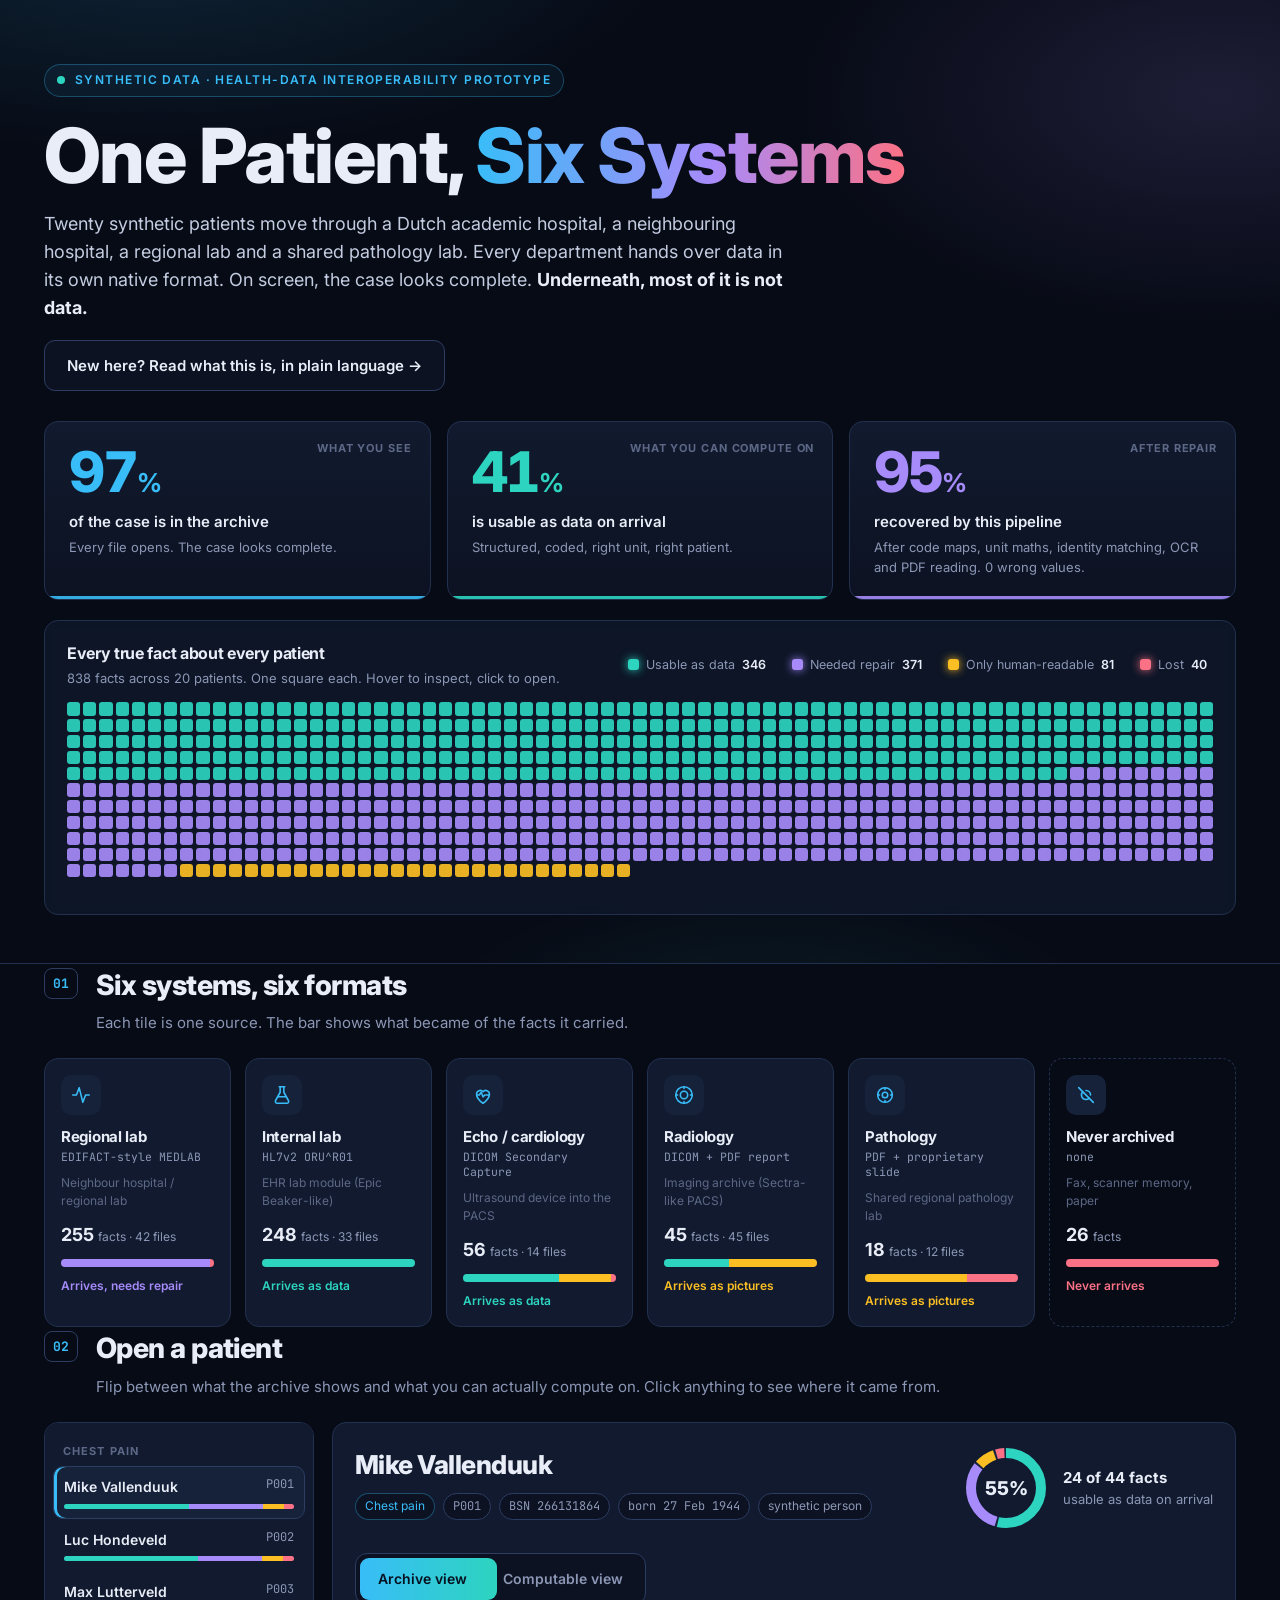
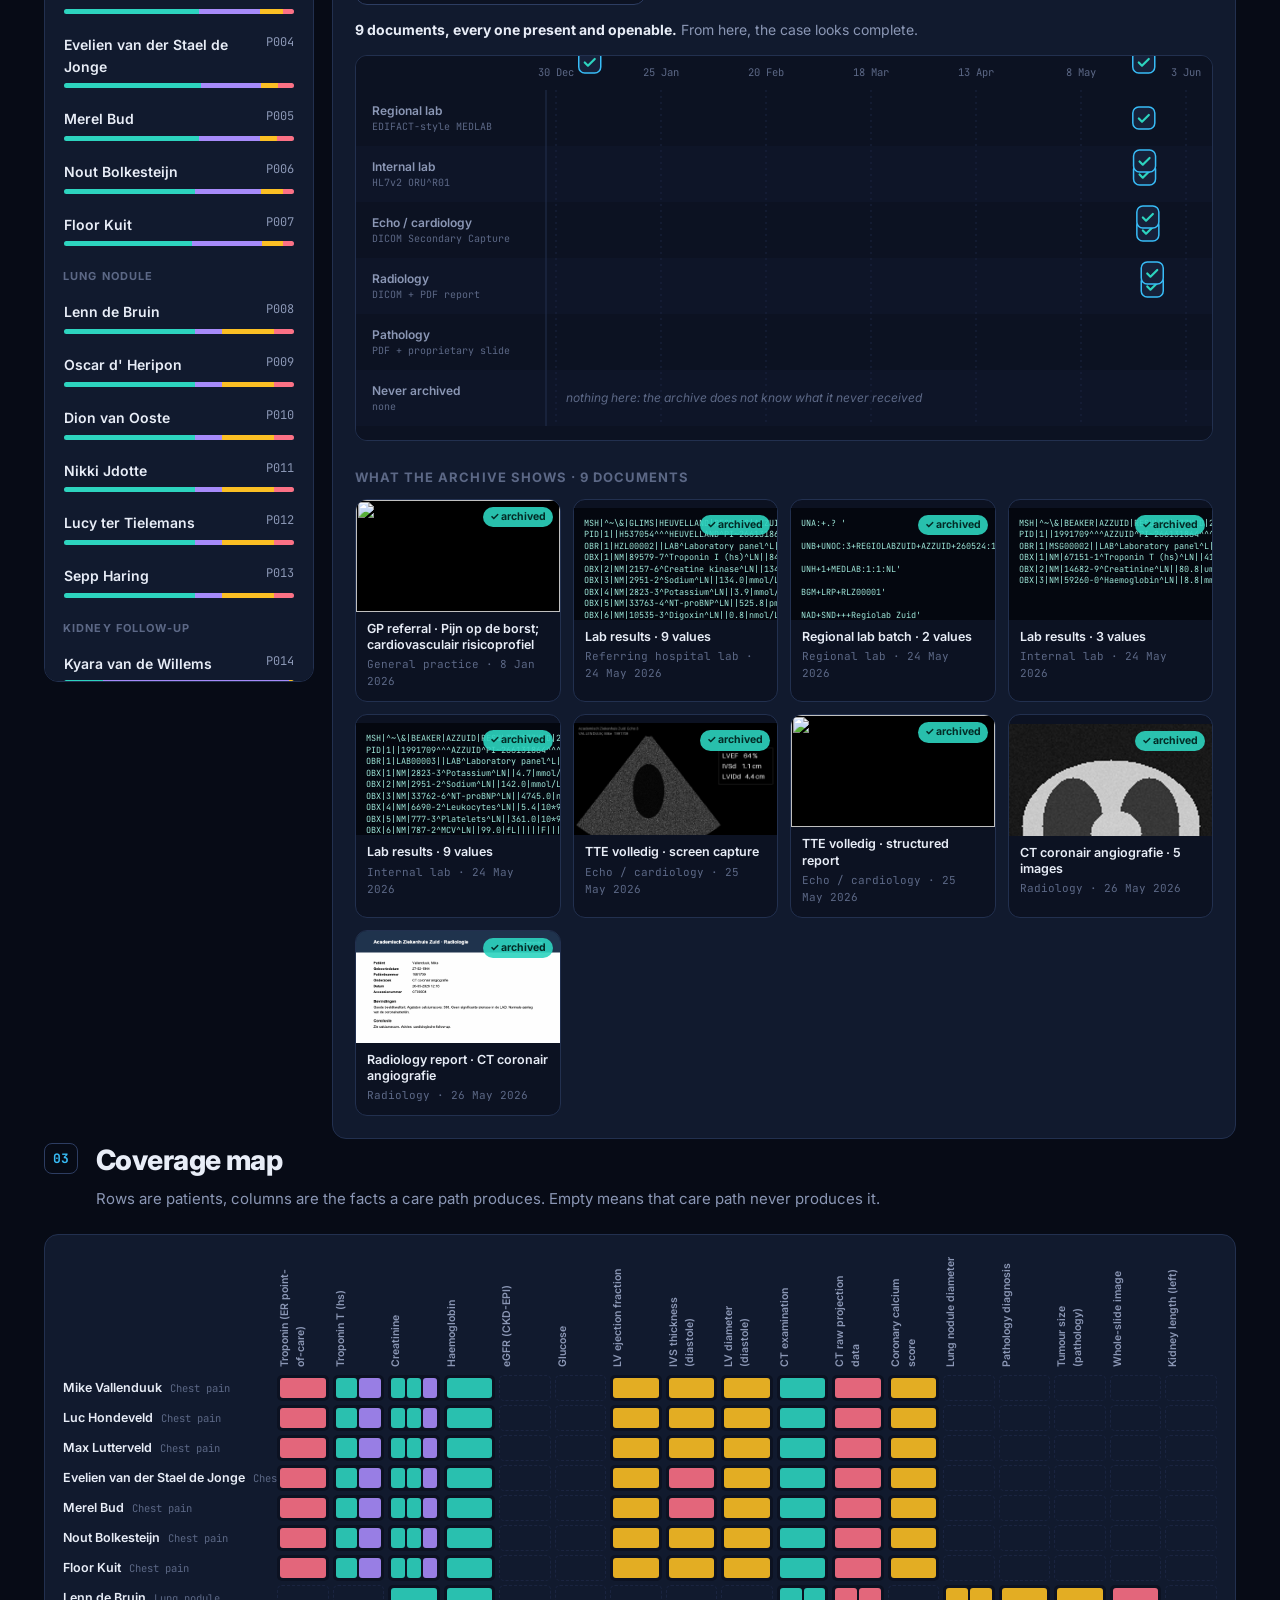
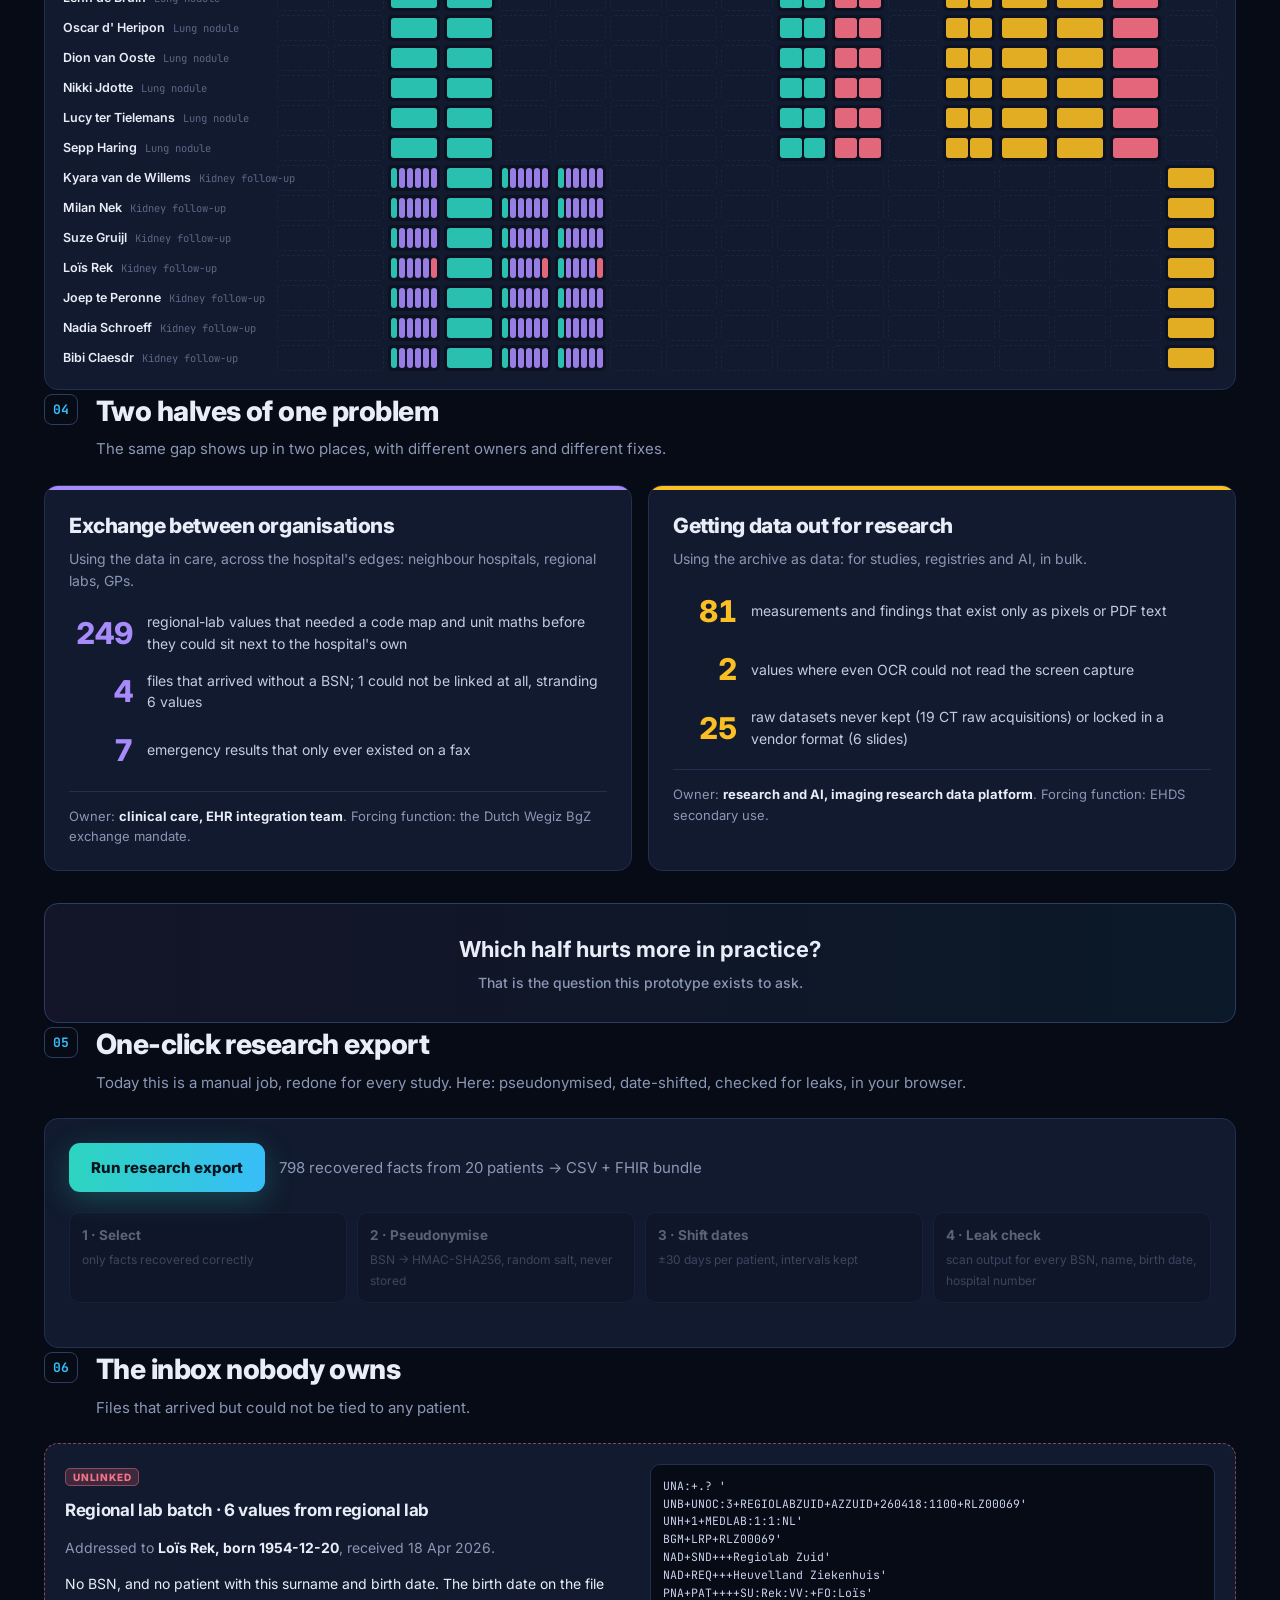
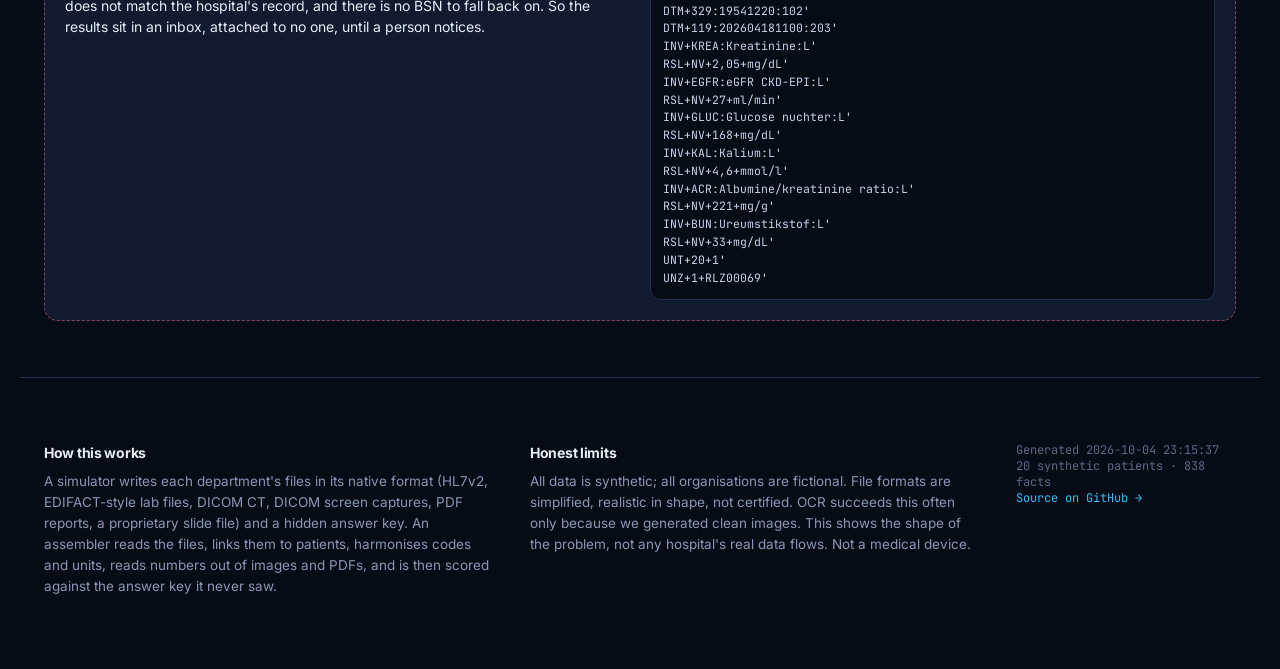
==== docs/index.html @ 22f23386 "catalogue: second batch (eGFR 2021 and D-dimer from Heuvelland, FBC and thyroid, liver panel and CEA" ====
<!doctype html>
<html lang="en">
<head>
<meta charset="utf-8">
<meta name="viewport" content="width=device-width, initial-scale=1">
<title>One Patient, Six Systems</title>
<meta name="description" content="Simulated hospital departments hand over data in their native formats. The archive shows 97% of the case; less than half of it is usable as data.">
<link rel="preconnect" href="https://fonts.googleapis.com">
<link rel="preconnect" href="https://fonts.gstatic.com" crossorigin>
<link href="https://fonts.googleapis.com/css2?family=Inter:wght@400;500;600;700;800&family=JetBrains+Mono:wght@400;600&display=swap" rel="stylesheet">
<link rel="stylesheet" href="style.css">
</head>
<body>

<header class="hero">
  <div class="wrap">
    <div class="eyebrow"><span class="pulse"></span>Synthetic data · health-data interoperability prototype</div>
    <h1>One Patient, <span class="grad">Six Systems</span></h1>
    <p class="lede">Twenty synthetic patients move through a Dutch academic hospital, a neighbouring hospital, a regional lab and a shared pathology lab. Every department hands over data in its own native format. On screen, the case looks complete. <strong>Underneath, most of it is not data.</strong></p>

    <p style="margin:-18px 0 30px"><a class="btn ghost" href="explained.html">New here? Read what this is, in plain language →</a></p>

    <div class="stats" id="stats"></div>

    <div class="waffle-card">
      <div class="waffle-head">
        <div>
          <h3>Every true fact about every patient</h3>
          <p class="muted" id="waffle-sub"></p>
        </div>
        <div class="legend" id="legend"></div>
      </div>
      <div class="waffle" id="waffle"></div>
    </div>
  </div>
</header>

<main>
  <section class="wrap" id="systems-section">
    <div class="section-head">
      <span class="num">01</span>
      <div>
        <h2>Six systems, six formats</h2>
        <p class="muted">Each tile is one source. The bar shows what became of the facts it carried.</p>
      </div>
    </div>
    <div class="systems" id="systems"></div>
  </section>

  <section class="wrap" id="explorer-section">
    <div class="section-head">
      <span class="num">02</span>
      <div>
        <h2>Open a patient</h2>
        <p class="muted">Flip between what the archive shows and what you can actually compute on. Click anything to see where it came from.</p>
      </div>
    </div>
    <div class="explorer">
      <aside class="plist" id="plist"></aside>
      <div class="pmain" id="pmain"></div>
    </div>
  </section>

  <section class="wrap" id="map-section">
    <div class="section-head">
      <span class="num">03</span>
      <div>
        <h2>Coverage map</h2>
        <p class="muted">Rows are patients, columns are the facts a care path produces. Empty means that care path never produces it.</p>
      </div>
    </div>
    <div class="heat-wrap"><div class="heat" id="heat"></div></div>
  </section>

  <section class="wrap" id="halves-section">
    <div class="section-head">
      <span class="num">04</span>
      <div>
        <h2>Two halves of one problem</h2>
        <p class="muted">The same gap shows up in two places, with different owners and different fixes.</p>
      </div>
    </div>
    <div class="halves" id="halves"></div>
  </section>

  <section class="wrap" id="export-section">
    <div class="section-head">
      <span class="num">05</span>
      <div>
        <h2>One-click research export</h2>
        <p class="muted">Today this is a manual job, redone for every study. Here: pseudonymised, date-shifted, checked for leaks, in your browser.</p>
      </div>
    </div>
    <div class="export" id="export"></div>
  </section>

  <section class="wrap" id="unlinked-section">
    <div class="section-head">
      <span class="num">06</span>
      <div>
        <h2>The inbox nobody owns</h2>
        <p class="muted">Files that arrived but could not be tied to any patient.</p>
      </div>
    </div>
    <div id="unlinked"></div>
  </section>
</main>

<footer class="wrap foot">
  <div>
    <h4>How this works</h4>
    <p>A simulator writes each department's files in its native format (HL7v2, EDIFACT-style lab files, DICOM CT, DICOM screen captures, PDF reports, a proprietary slide file) and a hidden answer key. An assembler reads the files, links them to patients, harmonises codes and units, reads numbers out of images and PDFs, and is then scored against the answer key it never saw.</p>
  </div>
  <div>
    <h4>Honest limits</h4>
    <p>All data is synthetic; all organisations are fictional. File formats are simplified, realistic in shape, not certified. OCR succeeds this often only because we generated clean images. This shows the shape of the problem, not any hospital's real data flows. Not a medical device.</p>
  </div>
  <div class="foot-meta" id="foot-meta"></div>
</footer>

<div class="scrim" id="scrim"></div>
<aside class="drawer" id="drawer" aria-hidden="true"></aside>
<div class="tip" id="tip"></div>

<script src="data/cases.js"></script>
<script src="app.js"></script>
</body>
</html>
---- docs/style.css ----
:root {
  --bg: #070b16;
  --bg2: #0c1222;
  --surface: #111a2e;
  --surface2: #16213a;
  --line: #22304f;
  --line2: #2d3d62;
  --text: #e8edf7;
  --muted: #8b97b5;
  --dim: #5c6886;
  --DATA: #2dd4bf;
  --CONFLICT: #a78bfa;
  --PICTURE: #fbbf24;
  --LOST: #fb7185;
  --accent: #38bdf8;
  --radius: 14px;
  --mono: "JetBrains Mono", ui-monospace, Menlo, monospace;
}
* { box-sizing: border-box; }
html { scroll-behavior: smooth; }
body {
  margin: 0; background: var(--bg); color: var(--text);
  font: 15px/1.55 Inter, system-ui, -apple-system, sans-serif;
  -webkit-font-smoothing: antialiased;
}
.wrap { max-width: 1240px; margin: 0 auto; padding: 0 24px; }
.muted { color: var(--muted); }
h1, h2, h3, h4 { margin: 0; letter-spacing: -0.02em; }
button { font: inherit; color: inherit; }
code, pre, .mono { font-family: var(--mono); }

/* ------------------------------------------------ hero */
.hero {
  position: relative; overflow: hidden; padding: 64px 0 48px;
  background:
    radial-gradient(900px 420px at 12% -10%, rgba(56, 189, 248, .16), transparent 60%),
    radial-gradient(700px 380px at 95% 10%, rgba(167, 139, 250, .14), transparent 60%),
    radial-gradient(600px 300px at 60% 110%, rgba(45, 212, 191, .10), transparent 60%);
  border-bottom: 1px solid var(--line);
}
.eyebrow {
  display: inline-flex; align-items: center; gap: 10px; font-size: 12px; font-weight: 600;
  letter-spacing: .12em; text-transform: uppercase; color: var(--accent);
  padding: 6px 12px; border: 1px solid rgba(56, 189, 248, .3); border-radius: 99px; background: rgba(56, 189, 248, .06);
}
.pulse { width: 8px; height: 8px; border-radius: 50%; background: var(--DATA); box-shadow: 0 0 0 0 rgba(45, 212, 191, .7); animation: pulse 2s infinite; }
@keyframes pulse { 70% { box-shadow: 0 0 0 10px rgba(45, 212, 191, 0); } 100% { box-shadow: 0 0 0 0 rgba(45, 212, 191, 0); } }
h1 { font-size: clamp(40px, 6.4vw, 76px); line-height: 1.02; font-weight: 800; margin: 20px 0 16px; }
.grad { background: linear-gradient(90deg, var(--accent), var(--CONFLICT) 55%, var(--LOST)); -webkit-background-clip: text; background-clip: text; color: transparent; }
.lede { max-width: 760px; font-size: 18px; color: #c3cce0; margin: 0 0 36px; }
.lede strong { color: var(--text); }

.stats { display: grid; grid-template-columns: repeat(3, 1fr); gap: 16px; margin-bottom: 20px; }
.stat {
  background: linear-gradient(180deg, var(--surface), var(--bg2)); border: 1px solid var(--line);
  border-radius: var(--radius); padding: 22px 24px; position: relative; overflow: hidden;
}
.stat::after { content: ""; position: absolute; inset: auto 0 0 0; height: 3px; background: var(--c, var(--accent)); opacity: .9; }
.stat .big { font-size: 56px; font-weight: 800; line-height: 1; letter-spacing: -0.04em; color: var(--c, var(--text)); font-variant-numeric: tabular-nums; }
.stat .big small { font-size: 26px; font-weight: 700; }
.stat .cap { font-size: 15px; font-weight: 600; margin-top: 10px; }
.stat .sub { font-size: 13px; color: var(--muted); margin-top: 4px; }
.stat .vs { position: absolute; top: 18px; right: 18px; font-size: 11px; font-weight: 700; letter-spacing: .08em; text-transform: uppercase; color: var(--dim); }

.waffle-card { background: rgba(17, 26, 46, .7); border: 1px solid var(--line); border-radius: var(--radius); padding: 20px 22px; backdrop-filter: blur(6px); }
.waffle-head { display: flex; justify-content: space-between; gap: 16px; flex-wrap: wrap; margin-bottom: 14px; }
.waffle-head h3 { font-size: 16px; }
.waffle-head p { margin: 2px 0 0; font-size: 13px; }
.legend { display: flex; gap: 14px; flex-wrap: wrap; align-items: center; }
.lg { display: inline-flex; align-items: center; gap: 7px; font-size: 12.5px; color: var(--muted); }
.lg b { color: var(--text); font-weight: 600; }
.sw { width: 11px; height: 11px; border-radius: 3px; background: var(--c); box-shadow: 0 0 10px var(--c); }
.waffle { display: grid; grid-template-columns: repeat(auto-fill, minmax(13px, 1fr)); gap: 3px; }
.cell {
  aspect-ratio: 1; border-radius: 3px; background: var(--c); cursor: pointer;
  opacity: 0; transform: scale(.3); transition: opacity .4s, transform .4s, box-shadow .15s;
}
.cell.in { opacity: .92; transform: scale(1); }
.cell:hover { opacity: 1; box-shadow: 0 0 0 2px var(--bg), 0 0 0 3px var(--c), 0 0 14px var(--c); transform: scale(1.25); z-index: 2; }
.cell.dim { opacity: .12 !important; }

/* ------------------------------------------------ sections */
main section { padding: 64px 24px 8px; }
.section-head { display: flex; gap: 18px; align-items: flex-start; margin-bottom: 24px; }
.section-head .num { font: 700 13px var(--mono); color: var(--accent); border: 1px solid var(--line2); border-radius: 8px; padding: 6px 8px; margin-top: 4px; }
.section-head h2 { font-size: 28px; font-weight: 800; }
.section-head p { margin: 4px 0 0; }

/* systems */
.systems { display: grid; grid-template-columns: repeat(6, 1fr); gap: 14px; }
.sys {
  background: var(--surface); border: 1px solid var(--line); border-radius: var(--radius); padding: 16px;
  display: flex; flex-direction: column; gap: 10px; transition: transform .2s, border-color .2s; cursor: default;
}
.sys:hover { transform: translateY(-3px); border-color: var(--line2); }
.sys.offline { border-style: dashed; background: transparent; }
.sys .ico { width: 40px; height: 40px; border-radius: 10px; display: grid; place-items: center; background: var(--surface2); color: var(--accent); }
.sys .ico svg { width: 22px; height: 22px; }
.sys h4 { font-size: 15px; }
.sys .fmt { font: 11.5px var(--mono); color: var(--muted); }
.sys .who { font-size: 12px; color: var(--dim); min-height: 34px; }
.sys .count { font-size: 12px; color: var(--muted); }
.sys .count b { color: var(--text); font-size: 18px; margin-right: 4px; }
.bar { display: flex; height: 8px; border-radius: 99px; overflow: hidden; background: var(--line); }
.bar span { background: var(--c); height: 100%; transition: width .8s cubic-bezier(.2, .8, .2, 1); }
.sys .verdict { font-size: 12px; font-weight: 600; color: var(--c); }

/* explorer */
.explorer { display: grid; grid-template-columns: 270px 1fr; gap: 18px; align-items: start; }
.plist { background: var(--surface); border: 1px solid var(--line); border-radius: var(--radius); padding: 8px; max-height: 860px; overflow: auto; position: sticky; top: 16px; }
.pgroup { font-size: 11px; font-weight: 700; letter-spacing: .1em; text-transform: uppercase; color: var(--dim); padding: 12px 10px 6px; }
.pitem { width: 100%; text-align: left; background: none; border: 1px solid transparent; border-radius: 10px; padding: 9px 10px; cursor: pointer; display: grid; gap: 6px; }
.pitem:hover { background: var(--surface2); }
.pitem.on { background: var(--surface2); border-color: var(--line2); box-shadow: inset 3px 0 0 var(--accent); }
.pitem .nm { font-size: 14px; font-weight: 600; display: flex; justify-content: space-between; gap: 8px; }
.pitem .nm span { font: 12px var(--mono); color: var(--muted); font-weight: 400; }
.pitem .bar { height: 5px; }

.pmain { background: var(--surface); border: 1px solid var(--line); border-radius: var(--radius); padding: 22px; min-width: 0; }
.phead { display: flex; justify-content: space-between; gap: 20px; flex-wrap: wrap; align-items: flex-start; }
.phead h3 { font-size: 26px; font-weight: 800; }
.chips { display: flex; gap: 8px; flex-wrap: wrap; margin-top: 8px; }
.chip { font-size: 12px; padding: 3px 9px; border-radius: 99px; border: 1px solid var(--line2); color: var(--muted); background: var(--bg2); }
.chip.mono { font-family: var(--mono); }
.chip.path { color: var(--accent); border-color: rgba(56, 189, 248, .35); }
.ring-box { display: flex; align-items: center; gap: 14px; }
.ring-box .lbl { font-size: 13px; color: var(--muted); max-width: 150px; }
.ring-box .lbl b { display: block; color: var(--text); font-size: 15px; }

.toggle { display: inline-flex; background: var(--bg2); border: 1px solid var(--line2); border-radius: 12px; padding: 4px; margin: 22px 0 6px; position: relative; }
.toggle button { position: relative; z-index: 1; background: none; border: 0; padding: 10px 18px; font-weight: 600; font-size: 14px; cursor: pointer; color: var(--muted); border-radius: 9px; transition: color .25s; display: inline-flex; align-items: center; gap: 8px; }
.toggle button.on { color: #06101f; }
.toggle .knob { position: absolute; top: 4px; bottom: 4px; left: 4px; border-radius: 9px; background: linear-gradient(90deg, var(--accent), var(--DATA)); transition: all .35s cubic-bezier(.2, .8, .2, 1); }
.toggle.comp .knob { background: linear-gradient(90deg, var(--CONFLICT), var(--LOST)); }
.view-note { font-size: 14px; color: var(--muted); margin: 8px 0 14px; min-height: 22px; }
.view-note b { color: var(--text); }

.timeline { width: 100%; overflow-x: auto; background: var(--bg2); border: 1px solid var(--line); border-radius: 12px; }
.timeline svg { display: block; }
.lane-label { font-size: 12px; fill: var(--muted); font-weight: 600; }
.lane-sub { font-size: 10px; fill: var(--dim); font-family: var(--mono); }
.axis-tick { font-size: 10.5px; fill: var(--dim); font-family: var(--mono); }
.layer { transition: opacity .45s ease; }
.layer.off { opacity: 0; pointer-events: none; }
.mk { cursor: pointer; transition: transform .15s; transform-box: fill-box; transform-origin: center; }
.mk:hover { transform: scale(1.35); }

.panel-title { font-size: 13px; font-weight: 700; letter-spacing: .08em; text-transform: uppercase; color: var(--dim); margin: 26px 0 12px; }
.docs { display: grid; grid-template-columns: repeat(auto-fill, minmax(170px, 1fr)); gap: 12px; }
.doc { background: var(--bg2); border: 1px solid var(--line); border-radius: 12px; overflow: hidden; cursor: pointer; transition: transform .2s, border-color .2s; text-align: left; padding: 0; }
.doc:hover { transform: translateY(-3px); border-color: var(--line2); }
.doc .thumb { height: 112px; background: #000; display: grid; place-items: center; overflow: hidden; position: relative; }
.doc .thumb img { width: 100%; height: 100%; object-fit: cover; }
.doc .thumb.pdf img { object-fit: cover; object-position: top; background: #fff; }
.doc .thumb pre { margin: 0; padding: 10px; font-size: 8.5px; line-height: 1.35; color: #9fe8da; white-space: pre; width: 100%; height: 100%; background: #04070f; overflow: hidden; }
.doc .thumb .wsi { font: 600 11px var(--mono); color: var(--dim); text-align: center; }
.doc .meta { padding: 9px 11px 11px; }
.doc .t { font-size: 12.5px; font-weight: 600; line-height: 1.3; }
.doc .d { font-size: 11px; color: var(--dim); font-family: var(--mono); margin-top: 3px; }
.ok { position: absolute; top: 7px; right: 7px; font-size: 10.5px; font-weight: 700; padding: 2px 7px; border-radius: 99px; background: rgba(45, 212, 191, .9); color: #032b26; }

.facts { display: grid; grid-template-columns: repeat(auto-fill, minmax(230px, 1fr)); gap: 10px; }
.fact { background: var(--bg2); border: 1px solid var(--line); border-left: 3px solid var(--c); border-radius: 10px; padding: 11px 13px; cursor: pointer; text-align: left; transition: background .15s, transform .15s; }
.fact:hover { background: var(--surface2); transform: translateY(-2px); }
.fact .top { display: flex; justify-content: space-between; gap: 8px; align-items: center; }
.fact .lab { font-size: 13px; font-weight: 600; }
.fact .val { font-size: 20px; font-weight: 800; margin: 6px 0 2px; font-variant-numeric: tabular-nums; }
.fact .val small { font-size: 12px; color: var(--muted); font-weight: 500; margin-left: 3px; }
.fact .val.none { color: var(--dim); }
.fact .why { font-size: 11.5px; color: var(--muted); line-height: 1.4; }
.st { font-size: 10px; font-weight: 800; letter-spacing: .08em; padding: 2px 7px; border-radius: 5px; background: color-mix(in srgb, var(--c) 18%, transparent); color: var(--c); border: 1px solid color-mix(in srgb, var(--c) 45%, transparent); white-space: nowrap; }

/* heatmap */
.heat-wrap { overflow-x: auto; background: var(--surface); border: 1px solid var(--line); border-radius: var(--radius); padding: 18px; }
.heat { display: grid; gap: 4px; min-width: 900px; }
.heat .hc { font-size: 10.5px; color: var(--muted); writing-mode: vertical-rl; transform: rotate(180deg); text-align: left; padding: 4px 0; height: 118px; font-weight: 600; }
.heat .hr { font-size: 12.5px; font-weight: 600; white-space: nowrap; padding-right: 10px; display: flex; align-items: center; gap: 8px; cursor: pointer; }
.heat .hr:hover { color: var(--accent); }
.heat .hr i { font-style: normal; font: 10.5px var(--mono); color: var(--dim); }
.hx { height: 26px; border-radius: 5px; background: var(--bg2); display: flex; gap: 2px; padding: 3px; cursor: pointer; }
.hx.empty { background: transparent; border: 1px dashed #1a2440; cursor: default; }
.hx span { flex: 1; border-radius: 3px; background: var(--c); opacity: .9; }
.hx:not(.empty):hover { outline: 2px solid var(--accent); }

/* halves */
.halves { display: grid; grid-template-columns: 1fr 1fr; gap: 16px; }
.half { background: var(--surface); border: 1px solid var(--line); border-radius: var(--radius); padding: 24px; position: relative; overflow: hidden; }
.half::before { content: ""; position: absolute; inset: 0 0 auto 0; height: 4px; background: var(--c); }
.half h3 { font-size: 21px; font-weight: 800; }
.half .q { color: var(--muted); margin: 6px 0 18px; font-size: 14px; }
.half .rows { display: grid; gap: 12px; }
.half .row { display: grid; grid-template-columns: 64px 1fr; gap: 14px; align-items: center; }
.half .row b { font-size: 30px; font-weight: 800; color: var(--c); text-align: right; font-variant-numeric: tabular-nums; }
.half .row span { font-size: 14px; color: #c3cce0; }
.half .owner { margin-top: 18px; padding-top: 14px; border-top: 1px solid var(--line); font-size: 13px; color: var(--muted); }
.half .owner b { color: var(--text); }
.ask { margin-top: 16px; text-align: center; font-size: 22px; font-weight: 700; padding: 28px; border-radius: var(--radius); border: 1px solid var(--line2); background: linear-gradient(90deg, rgba(167, 139, 250, .08), rgba(56, 189, 248, .08)); }
.ask span { color: var(--muted); display: block; font-size: 14px; font-weight: 500; margin-top: 6px; }

/* export */
.export { background: var(--surface); border: 1px solid var(--line); border-radius: var(--radius); padding: 24px; }
.xrow { display: flex; gap: 14px; align-items: center; flex-wrap: wrap; }
.btn { text-decoration: none; display: inline-block; background: linear-gradient(90deg, var(--DATA), var(--accent)); color: #03141d; border: 0; font-weight: 800; padding: 13px 22px; border-radius: 11px; cursor: pointer; font-size: 15px; box-shadow: 0 8px 30px rgba(45, 212, 191, .25); transition: transform .15s, box-shadow .15s; }
.btn:hover { transform: translateY(-2px); box-shadow: 0 12px 36px rgba(45, 212, 191, .35); }
.btn.ghost { background: var(--bg2); color: var(--text); border: 1px solid var(--line2); box-shadow: none; font-weight: 600; }
.pipeline { display: grid; grid-template-columns: repeat(4, 1fr); gap: 10px; margin: 20px 0; }
.pstep { background: var(--bg2); border: 1px solid var(--line); border-radius: 10px; padding: 12px; font-size: 13px; opacity: .35; transition: opacity .35s, border-color .35s; }
.pstep.done { opacity: 1; border-color: rgba(45, 212, 191, .5); }
.pstep b { display: block; font-size: 13.5px; margin-bottom: 3px; }
.pstep span { color: var(--muted); font-size: 12px; }
.xtable { width: 100%; border-collapse: collapse; font-size: 12.5px; margin-top: 8px; }
.xtable th { text-align: left; font-size: 10.5px; letter-spacing: .08em; text-transform: uppercase; color: var(--dim); border-bottom: 1px solid var(--line2); padding: 7px 8px; }
.xtable td { border-bottom: 1px solid var(--line); padding: 7px 8px; font-family: var(--mono); font-size: 12px; }
.leak { display: inline-flex; gap: 8px; align-items: center; font-weight: 700; color: var(--DATA); font-size: 14px; }

/* unlinked */
.unl { background: var(--surface); border: 1px dashed rgba(251, 113, 133, .5); border-radius: var(--radius); padding: 20px; display: grid; grid-template-columns: 1fr 1fr; gap: 20px; }
.unl h4 { font-size: 17px; }
.unl pre { margin: 0; background: var(--bg); border: 1px solid var(--line); border-radius: 10px; padding: 12px; font-size: 11.5px; color: #c8d3ea; overflow: auto; }

/* drawer */
.scrim { position: fixed; inset: 0; background: rgba(3, 6, 14, .6); backdrop-filter: blur(3px); opacity: 0; pointer-events: none; transition: opacity .3s; z-index: 40; }
.scrim.on { opacity: 1; pointer-events: auto; }
.drawer { position: fixed; top: 0; right: 0; bottom: 0; width: min(560px, 100vw); background: var(--bg2); border-left: 1px solid var(--line2); z-index: 50; transform: translateX(100%); transition: transform .35s cubic-bezier(.2, .8, .2, 1); overflow-y: auto; padding: 26px; }
.drawer.on { transform: none; box-shadow: -30px 0 80px rgba(0, 0, 0, .5); }
.drawer .x { position: absolute; top: 18px; right: 18px; background: var(--surface); border: 1px solid var(--line2); border-radius: 9px; width: 34px; height: 34px; cursor: pointer; font-size: 18px; }
.drawer h3 { font-size: 22px; font-weight: 800; margin: 10px 40px 4px 0; }
.drawer .sub { color: var(--muted); font-size: 13px; }
.cmp { display: grid; grid-template-columns: 1fr auto 1fr; gap: 10px; align-items: center; margin: 20px 0; }
.cmp > div { background: var(--surface); border: 1px solid var(--line); border-radius: 12px; padding: 14px; }
.cmp .k { font-size: 11px; letter-spacing: .08em; text-transform: uppercase; color: var(--dim); font-weight: 700; }
.cmp .v { font-size: 24px; font-weight: 800; margin-top: 4px; word-break: break-word; }
.cmp .v small { font-size: 13px; color: var(--muted); font-weight: 500; }
.cmp .arrow { color: var(--dim); font-size: 20px; }
.reason { background: color-mix(in srgb, var(--c) 10%, transparent); border: 1px solid color-mix(in srgb, var(--c) 40%, transparent); border-radius: 12px; padding: 12px 14px; font-size: 14px; }
.steps { list-style: none; padding: 0; margin: 18px 0; display: grid; gap: 0; }
.steps li { position: relative; padding: 0 0 14px 28px; font-size: 13.5px; }
.steps li::before { content: ""; position: absolute; left: 6px; top: 6px; width: 9px; height: 9px; border-radius: 50%; background: var(--c); box-shadow: 0 0 10px var(--c); }
.steps li::after { content: ""; position: absolute; left: 10px; top: 18px; bottom: 0; width: 1px; background: var(--line2); }
.steps li:last-child::after { display: none; }
.media { position: relative; border-radius: 12px; overflow: hidden; border: 1px solid var(--line2); background: #000; margin: 10px 0 16px; }
.media img { display: block; width: 100%; }
.media.pdf { background: #fff; }
.media .box { position: absolute; border: 2px solid var(--c); border-radius: 4px; box-shadow: 0 0 0 9999px rgba(0, 0, 0, .45), 0 0 18px var(--c); animation: boxin .6s ease; }
@keyframes boxin { from { transform: scale(1.4); opacity: 0; } }
.drawer pre.raw { background: #04070f; border: 1px solid var(--line); border-radius: 10px; padding: 12px; font-size: 11.5px; color: #c8d3ea; overflow: auto; white-space: pre; }
.drawer .file { font: 12px var(--mono); color: var(--dim); margin-top: 8px; word-break: break-all; }
.drawer .dt { font-size: 12px; font-weight: 700; letter-spacing: .08em; text-transform: uppercase; color: var(--dim); margin: 20px 0 8px; }

.tip { position: fixed; pointer-events: none; z-index: 60; background: #0a1020; border: 1px solid var(--line2); border-radius: 9px; padding: 8px 11px; font-size: 12.5px; box-shadow: 0 10px 30px rgba(0, 0, 0, .5); opacity: 0; transition: opacity .12s; max-width: 280px; }
.tip.on { opacity: 1; }
.tip b { display: block; }

.foot { display: grid; grid-template-columns: 1fr 1fr 220px; gap: 32px; padding: 64px 24px 72px; margin-top: 56px; border-top: 1px solid var(--line); color: var(--muted); font-size: 13.5px; }
.foot h4 { color: var(--text); font-size: 14px; margin-bottom: 8px; }
.foot p { margin: 0; }
.foot-meta { font: 12px var(--mono); color: var(--dim); }
.foot-meta a { color: var(--accent); text-decoration: none; }

@media (max-width: 1100px) {
  .systems { grid-template-columns: repeat(3, 1fr); }
}
@media (max-width: 860px) {
  .stats, .halves, .unl, .foot { grid-template-columns: 1fr; }
  .explorer { grid-template-columns: 1fr; }
  .plist { position: static; max-height: 260px; }
  .systems { grid-template-columns: repeat(2, 1fr); }
  .pipeline { grid-template-columns: 1fr 1fr; }
}
@media (max-width: 520px) {
  .wrap { padding: 0 16px; }
  main section { padding: 48px 16px 8px; }
  .stat .big { font-size: 44px; }
}
#export-out { overflow-x: auto; }
.unl pre { max-width: 100%; }
.unl > * { min-width: 0; }
code, pre, .mono { font-variant-ligatures: none; }
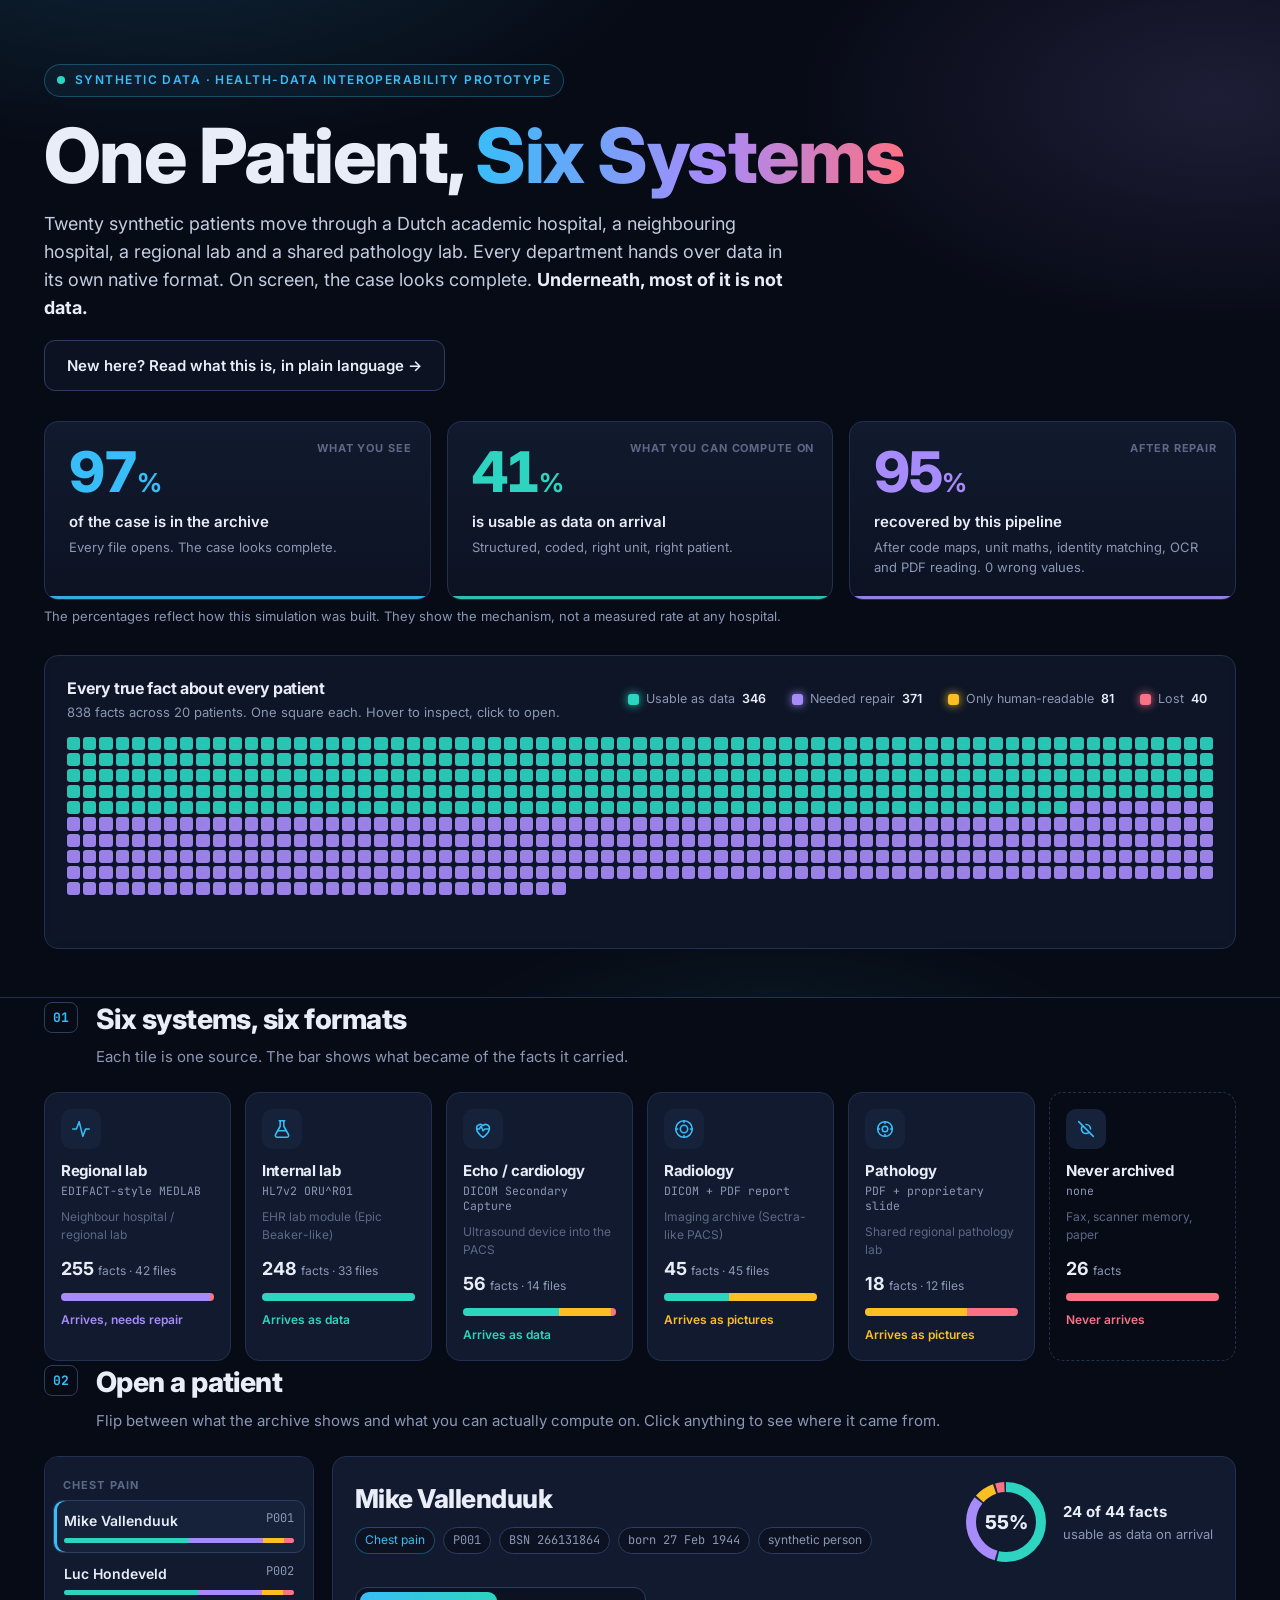
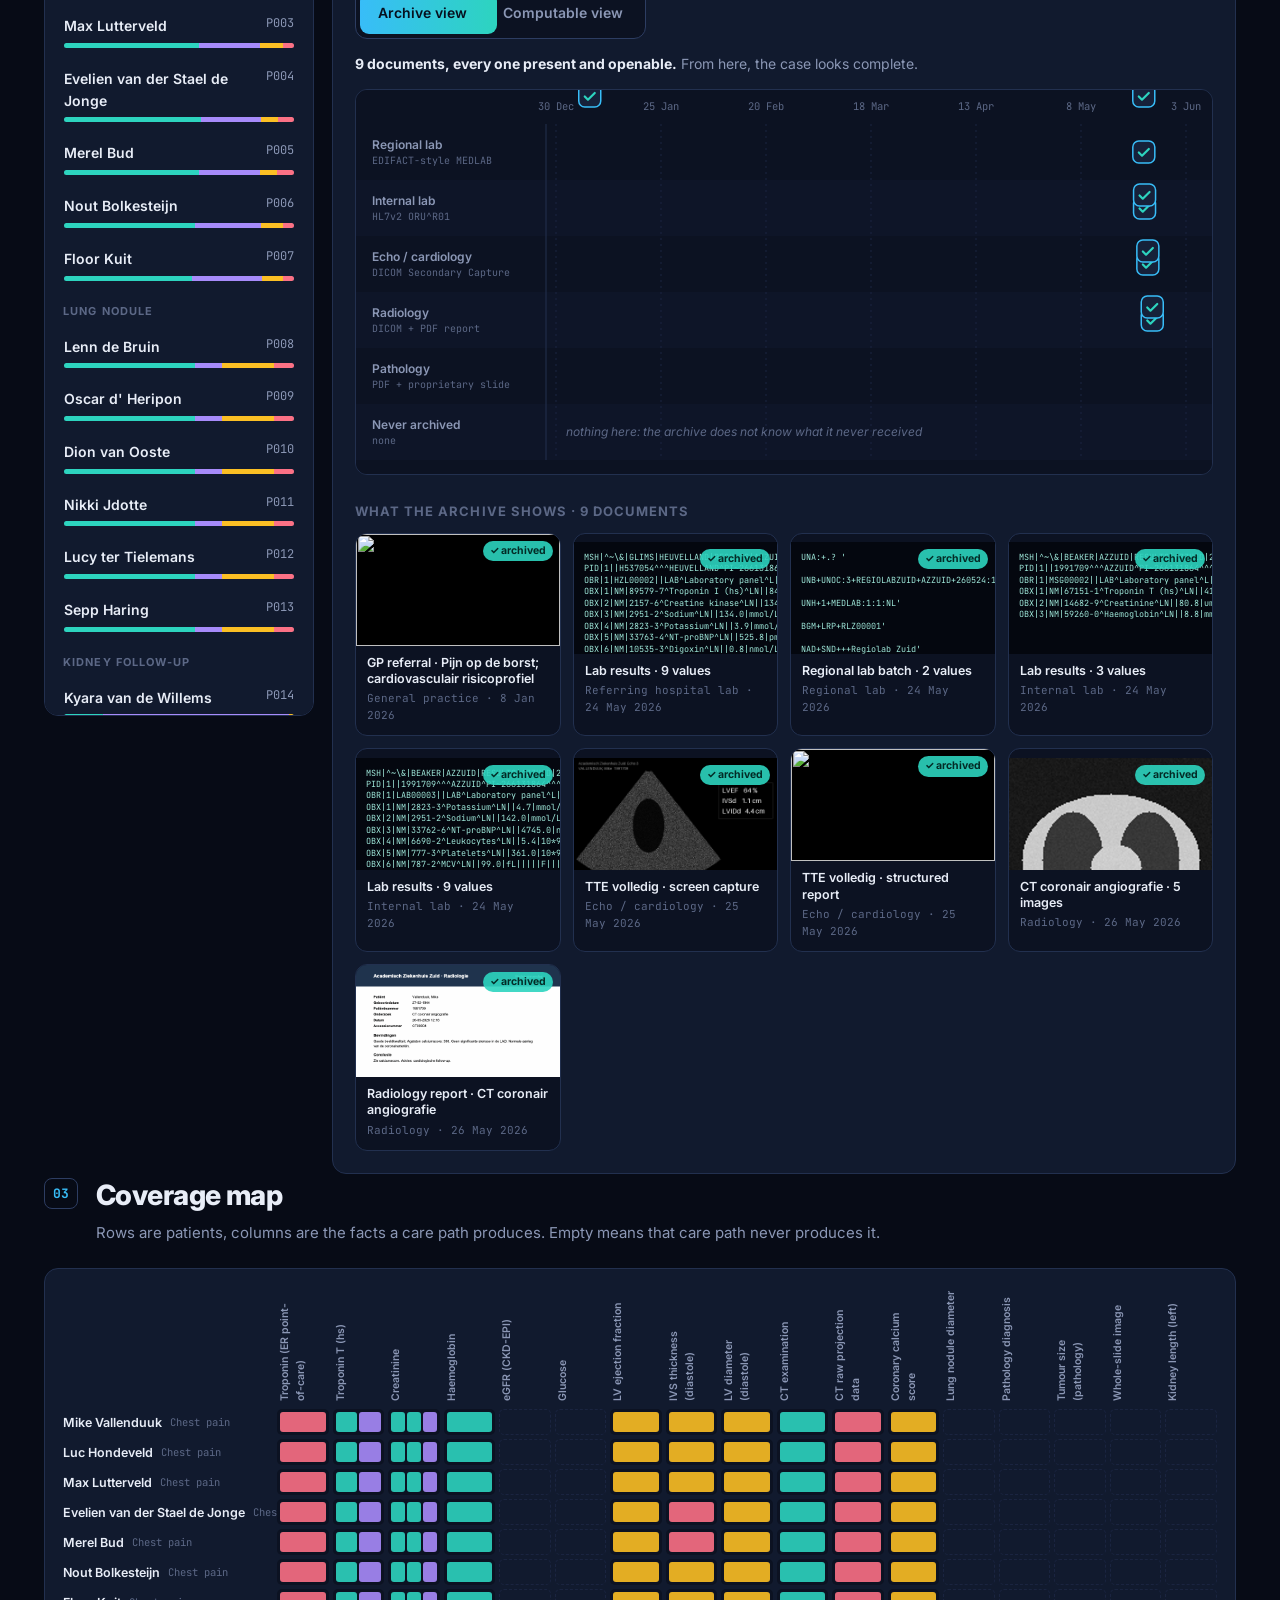
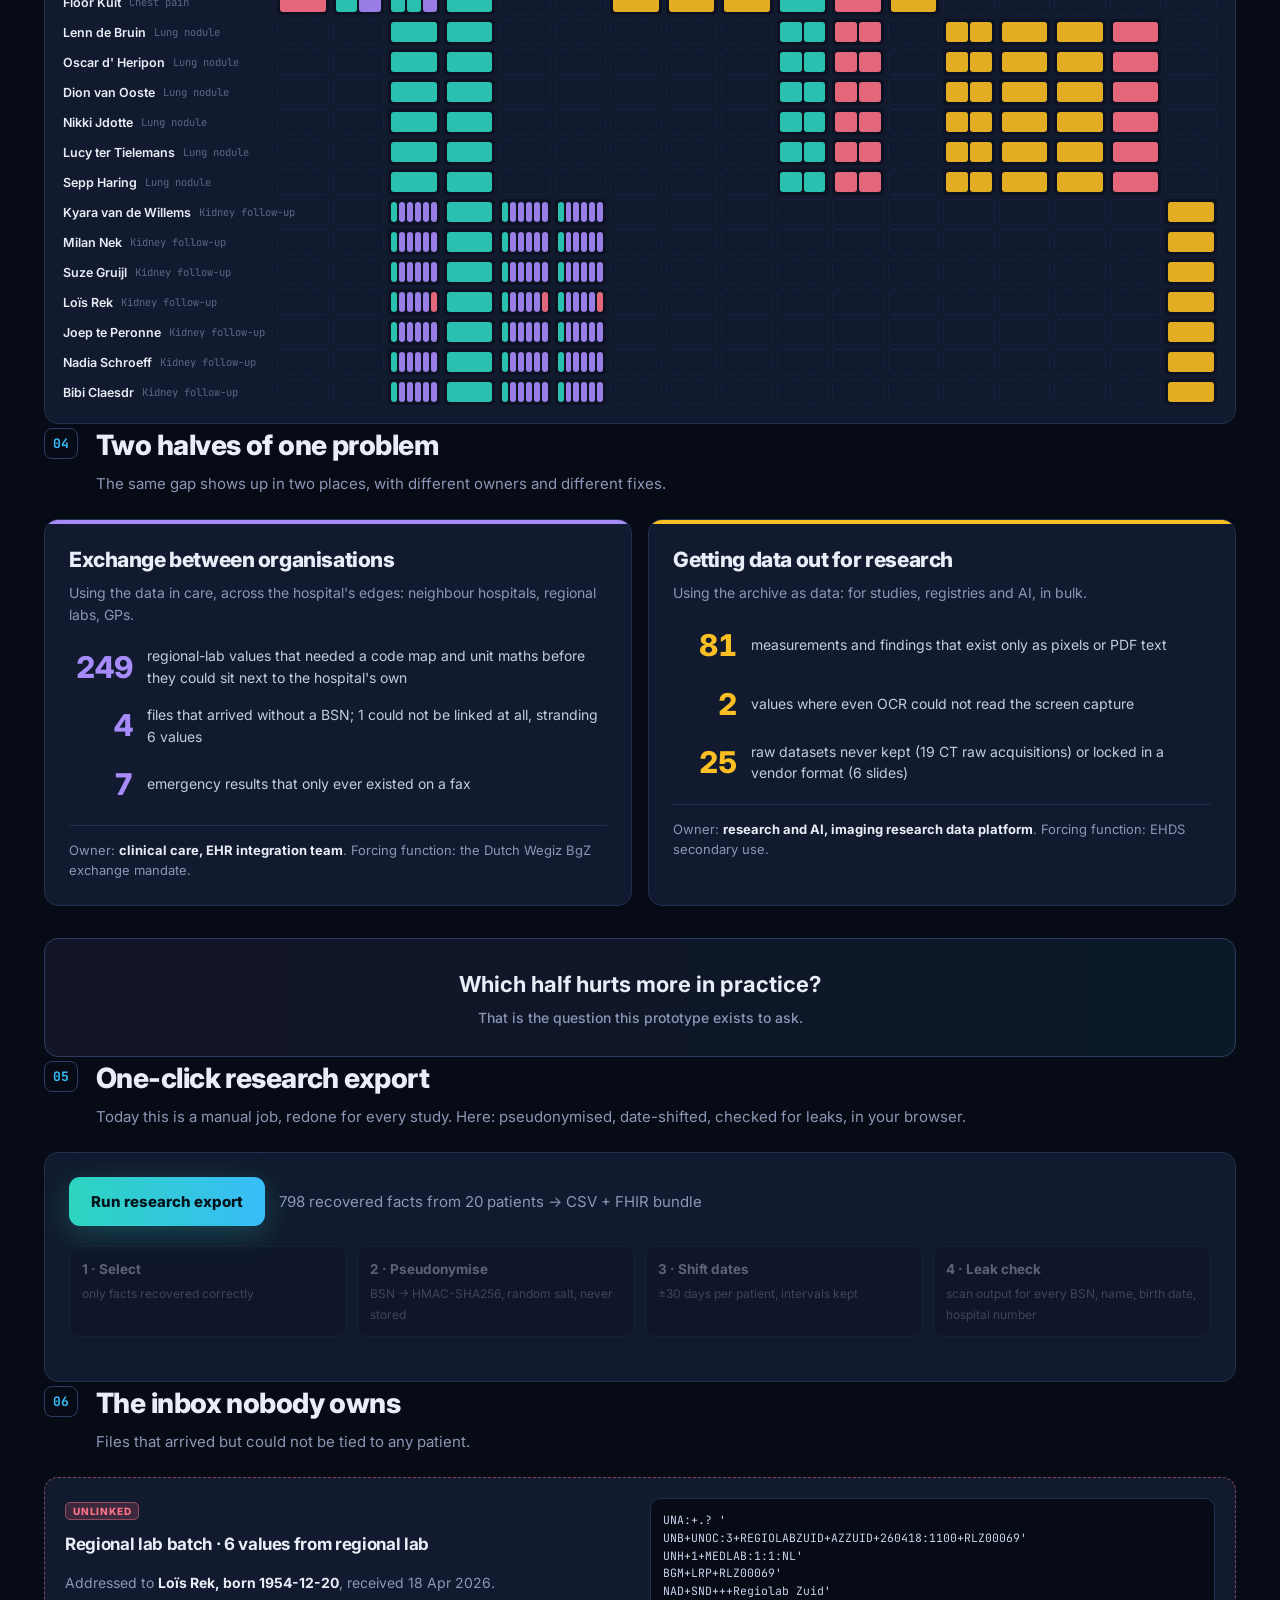
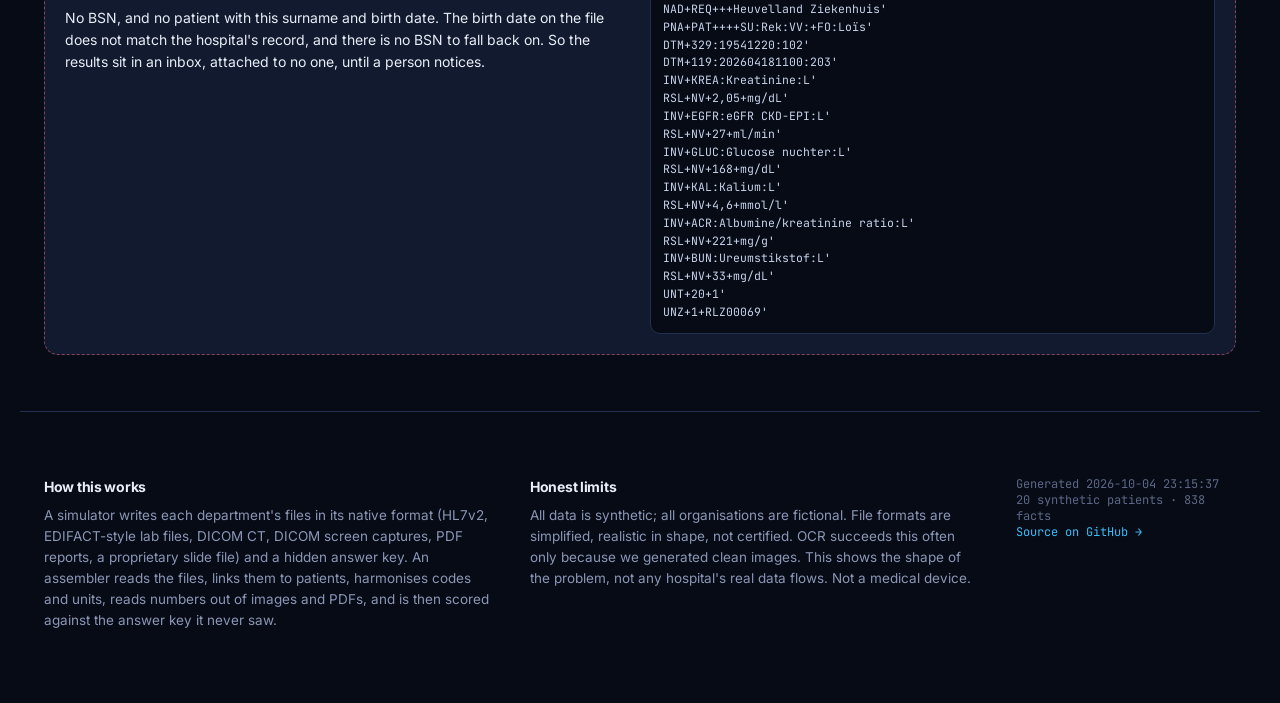
==== commit cbb4a6c0: "Add disclaimer: percentages show the mechanism, not a measured hospital rate" ====
--- a/docs/index.html
+++ b/docs/index.html
@@ -4,7 +4,7 @@
 <meta charset="utf-8">
 <meta name="viewport" content="width=device-width, initial-scale=1">
 <title>One Patient, Six Systems</title>
-<meta name="description" content="Simulated hospital departments hand over data in their native formats. The archive shows 97% of the case; less than half of it is usable as data.">
+<meta name="description" content="Simulated hospital departments hand over data in their native formats. The archive shows 91% of the case; only a quarter of it is usable as data.">
 <link rel="preconnect" href="https://fonts.googleapis.com">
 <link rel="preconnect" href="https://fonts.gstatic.com" crossorigin>
 <link href="https://fonts.googleapis.com/css2?family=Inter:wght@400;500;600;700;800&family=JetBrains+Mono:wght@400;600&display=swap" rel="stylesheet">
@@ -21,6 +21,7 @@
     <p style="margin:-18px 0 30px"><a class="btn ghost" href="explained.html">New here? Read what this is, in plain language →</a></p>
 
     <div class="stats" id="stats"></div>
+    <p class="muted" style="margin:-14px 0 28px;font-size:13px">The percentages reflect how this simulation was built. They show the mechanism, not a measured rate at any hospital.</p>
 
     <div class="waffle-card">
       <div class="waffle-head">
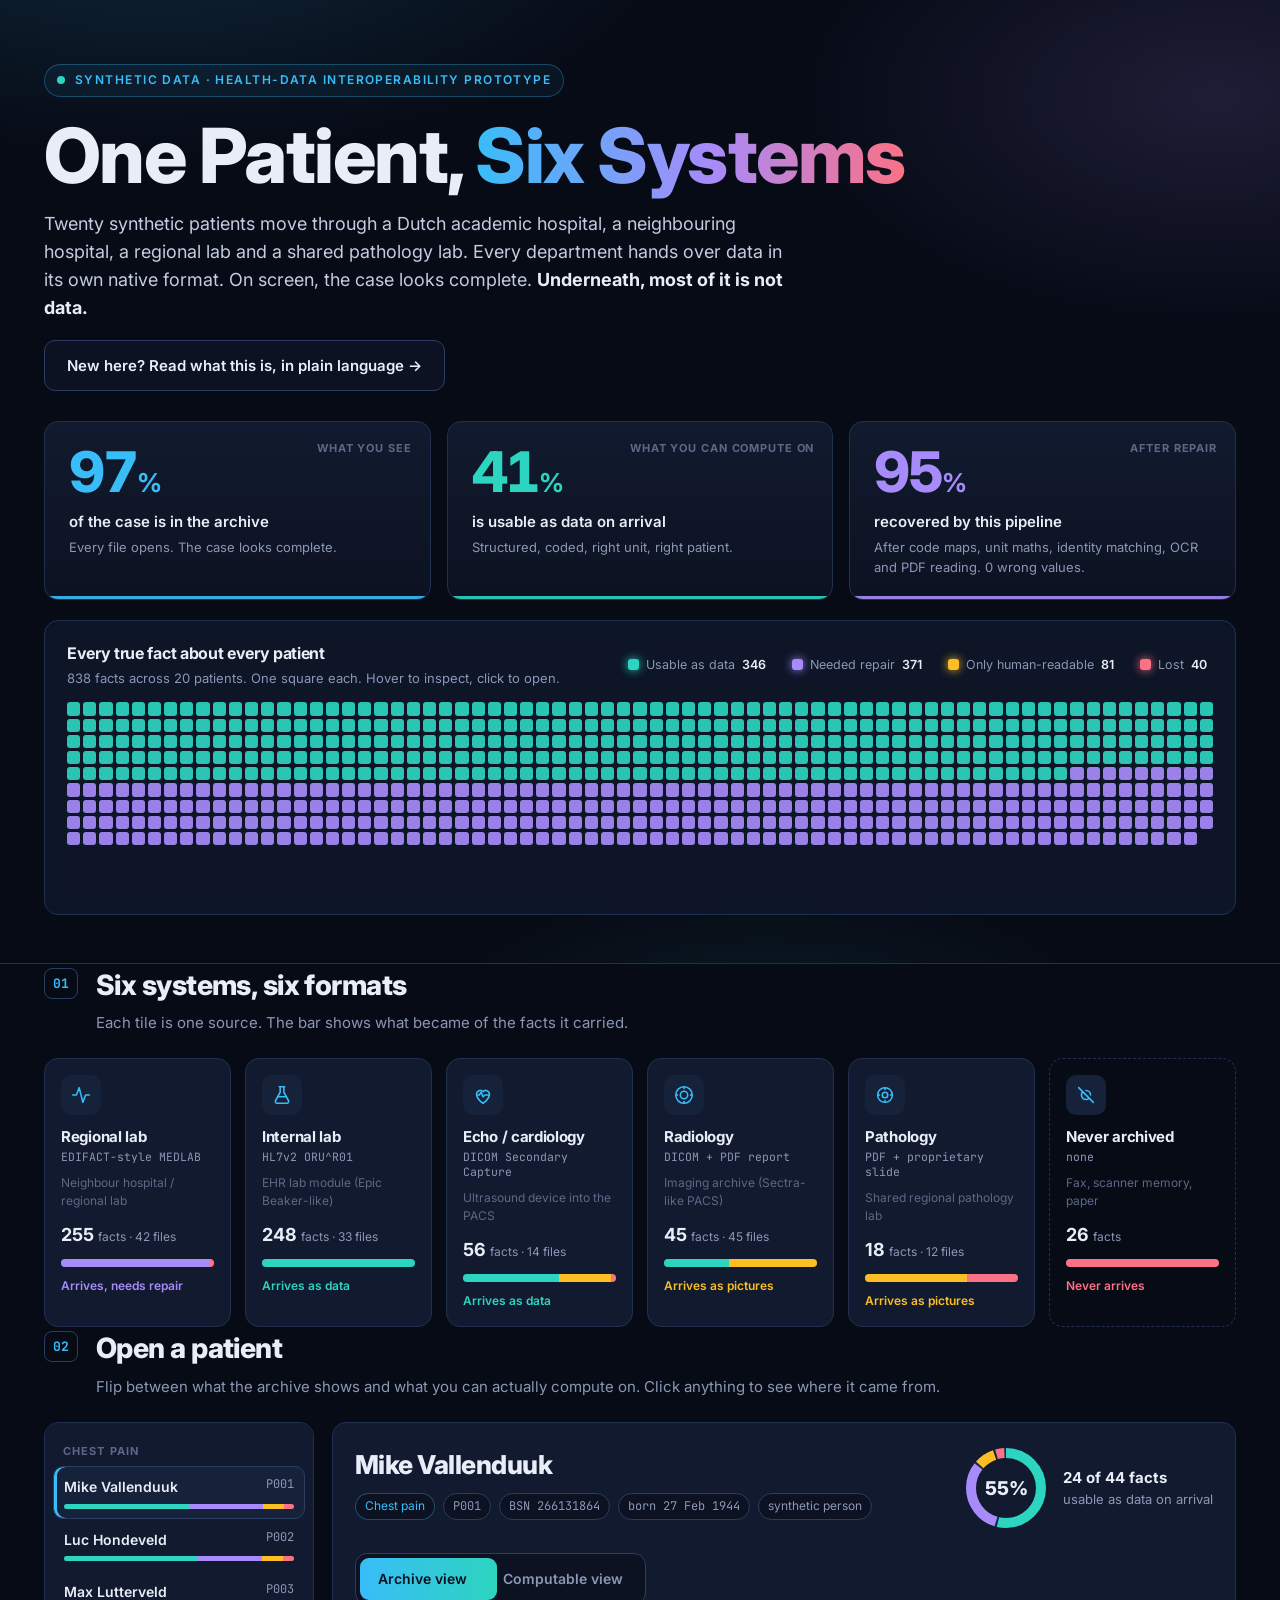
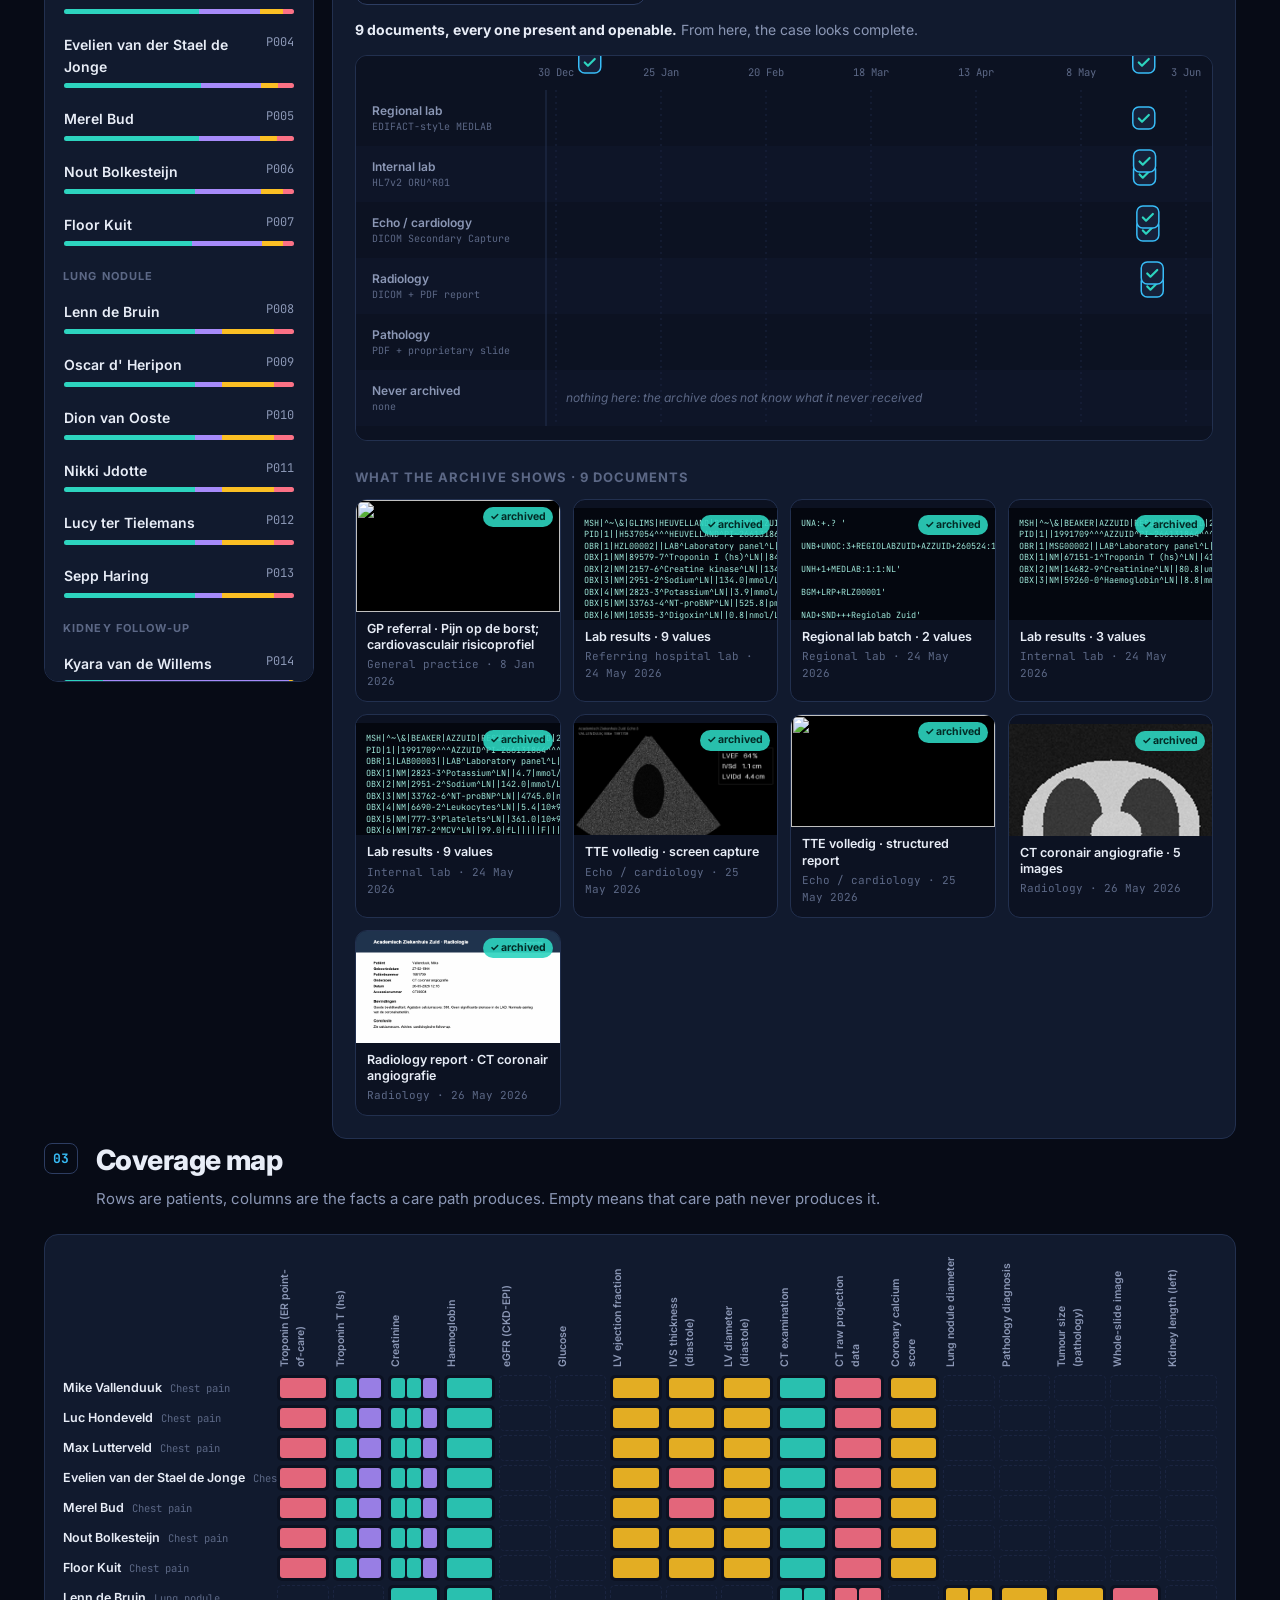
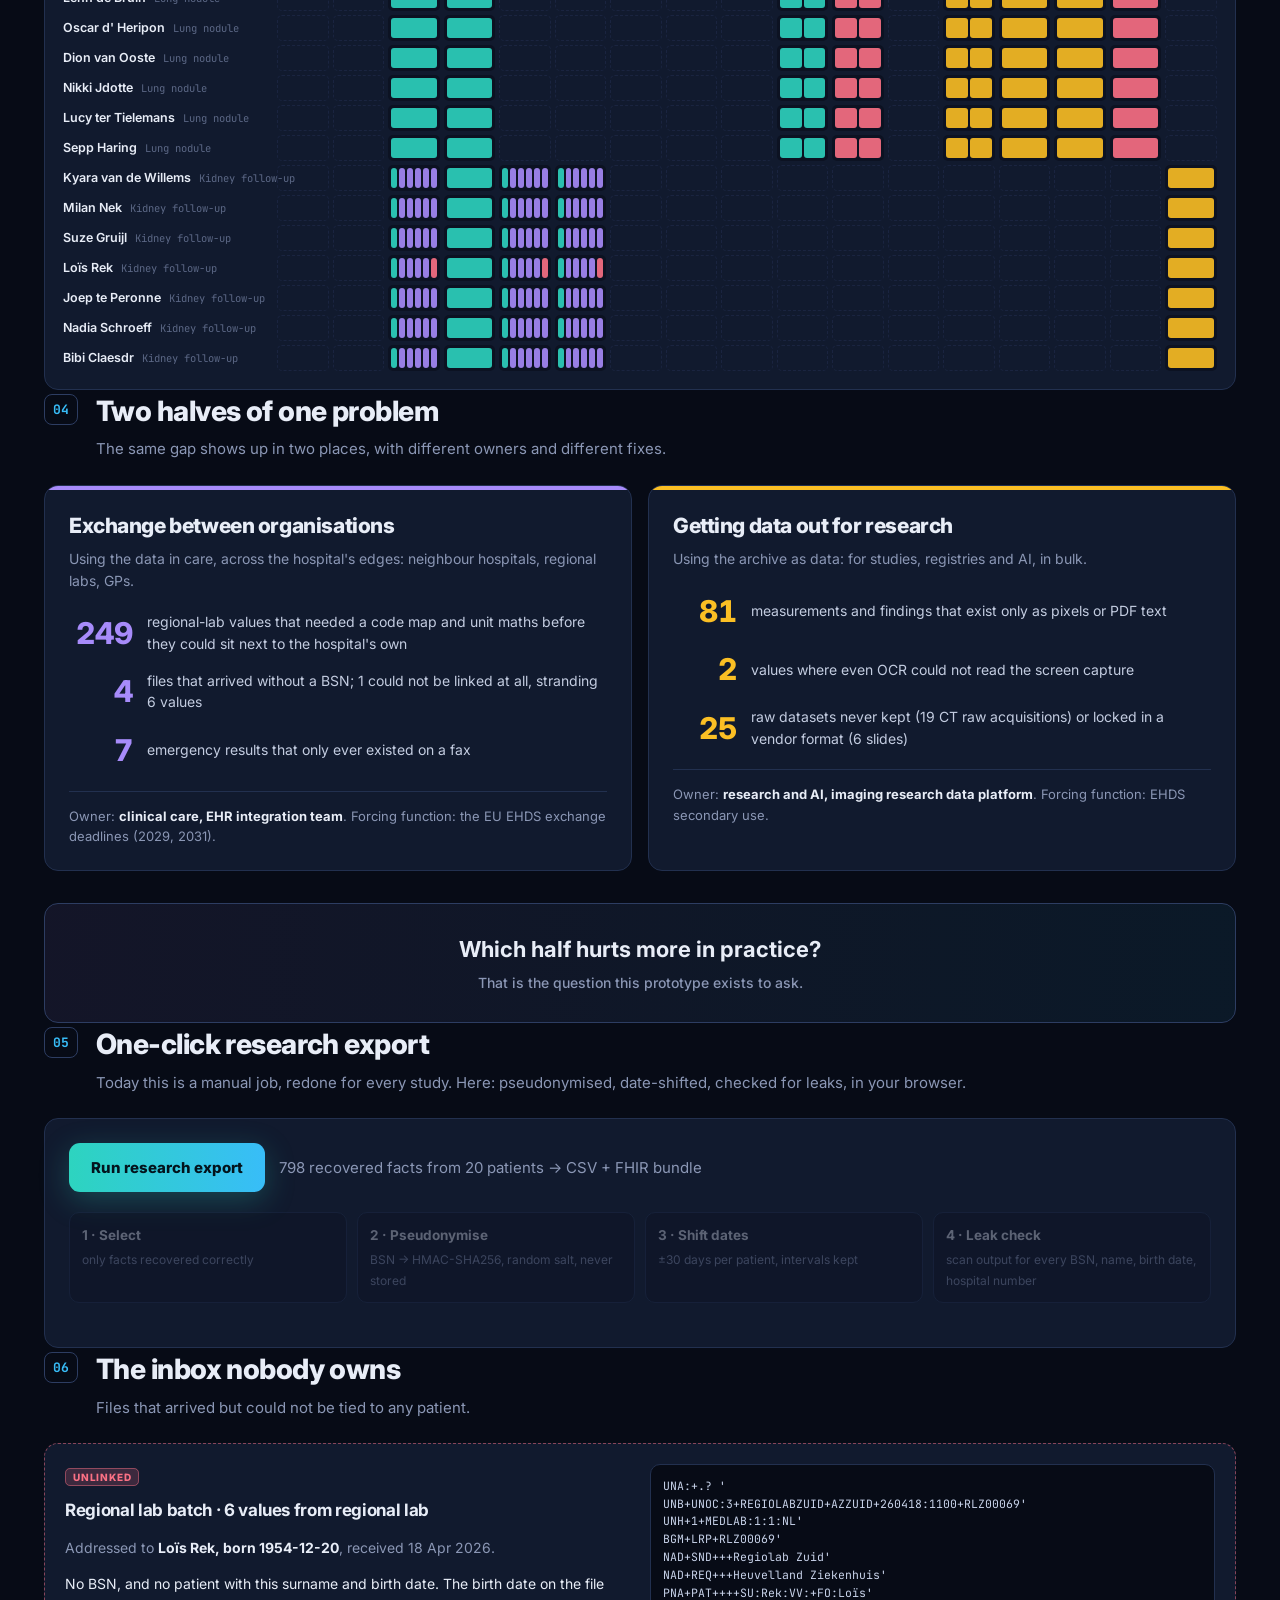
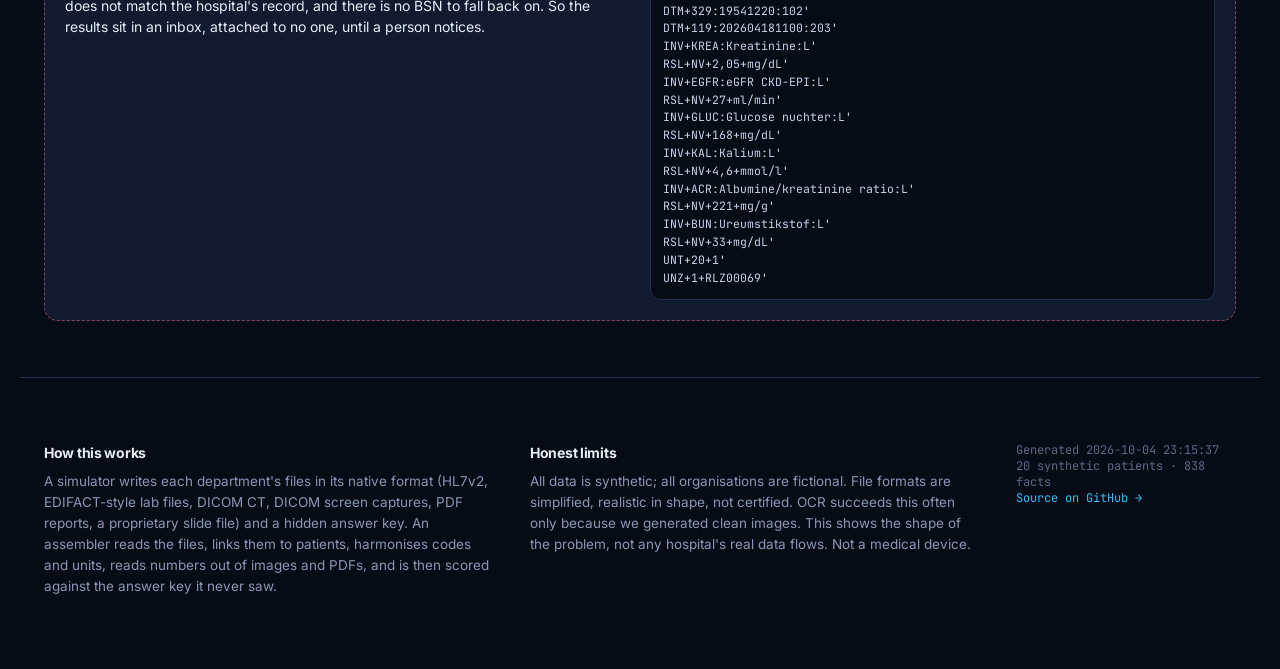
==== commit 2cee6578: "Merge handover-catalogue: ~45 more tests (labs, echo SR, lung function) through the pipeline" ====
--- a/docs/index.html
+++ b/docs/index.html
@@ -4,7 +4,7 @@
 <meta charset="utf-8">
 <meta name="viewport" content="width=device-width, initial-scale=1">
 <title>One Patient, Six Systems</title>
-<meta name="description" content="Simulated hospital departments hand over data in their native formats. The archive shows 91% of the case; only a quarter of it is usable as data.">
+<meta name="description" content="Simulated hospital departments hand over data in their native formats. The archive shows 97% of the case; less than half of it is usable as data.">
 <link rel="preconnect" href="https://fonts.googleapis.com">
 <link rel="preconnect" href="https://fonts.gstatic.com" crossorigin>
 <link href="https://fonts.googleapis.com/css2?family=Inter:wght@400;500;600;700;800&family=JetBrains+Mono:wght@400;600&display=swap" rel="stylesheet">
@@ -21,7 +21,6 @@
     <p style="margin:-18px 0 30px"><a class="btn ghost" href="explained.html">New here? Read what this is, in plain language →</a></p>
 
     <div class="stats" id="stats"></div>
-    <p class="muted" style="margin:-14px 0 28px;font-size:13px">The percentages reflect how this simulation was built. They show the mechanism, not a measured rate at any hospital.</p>
 
     <div class="waffle-card">
       <div class="waffle-head">
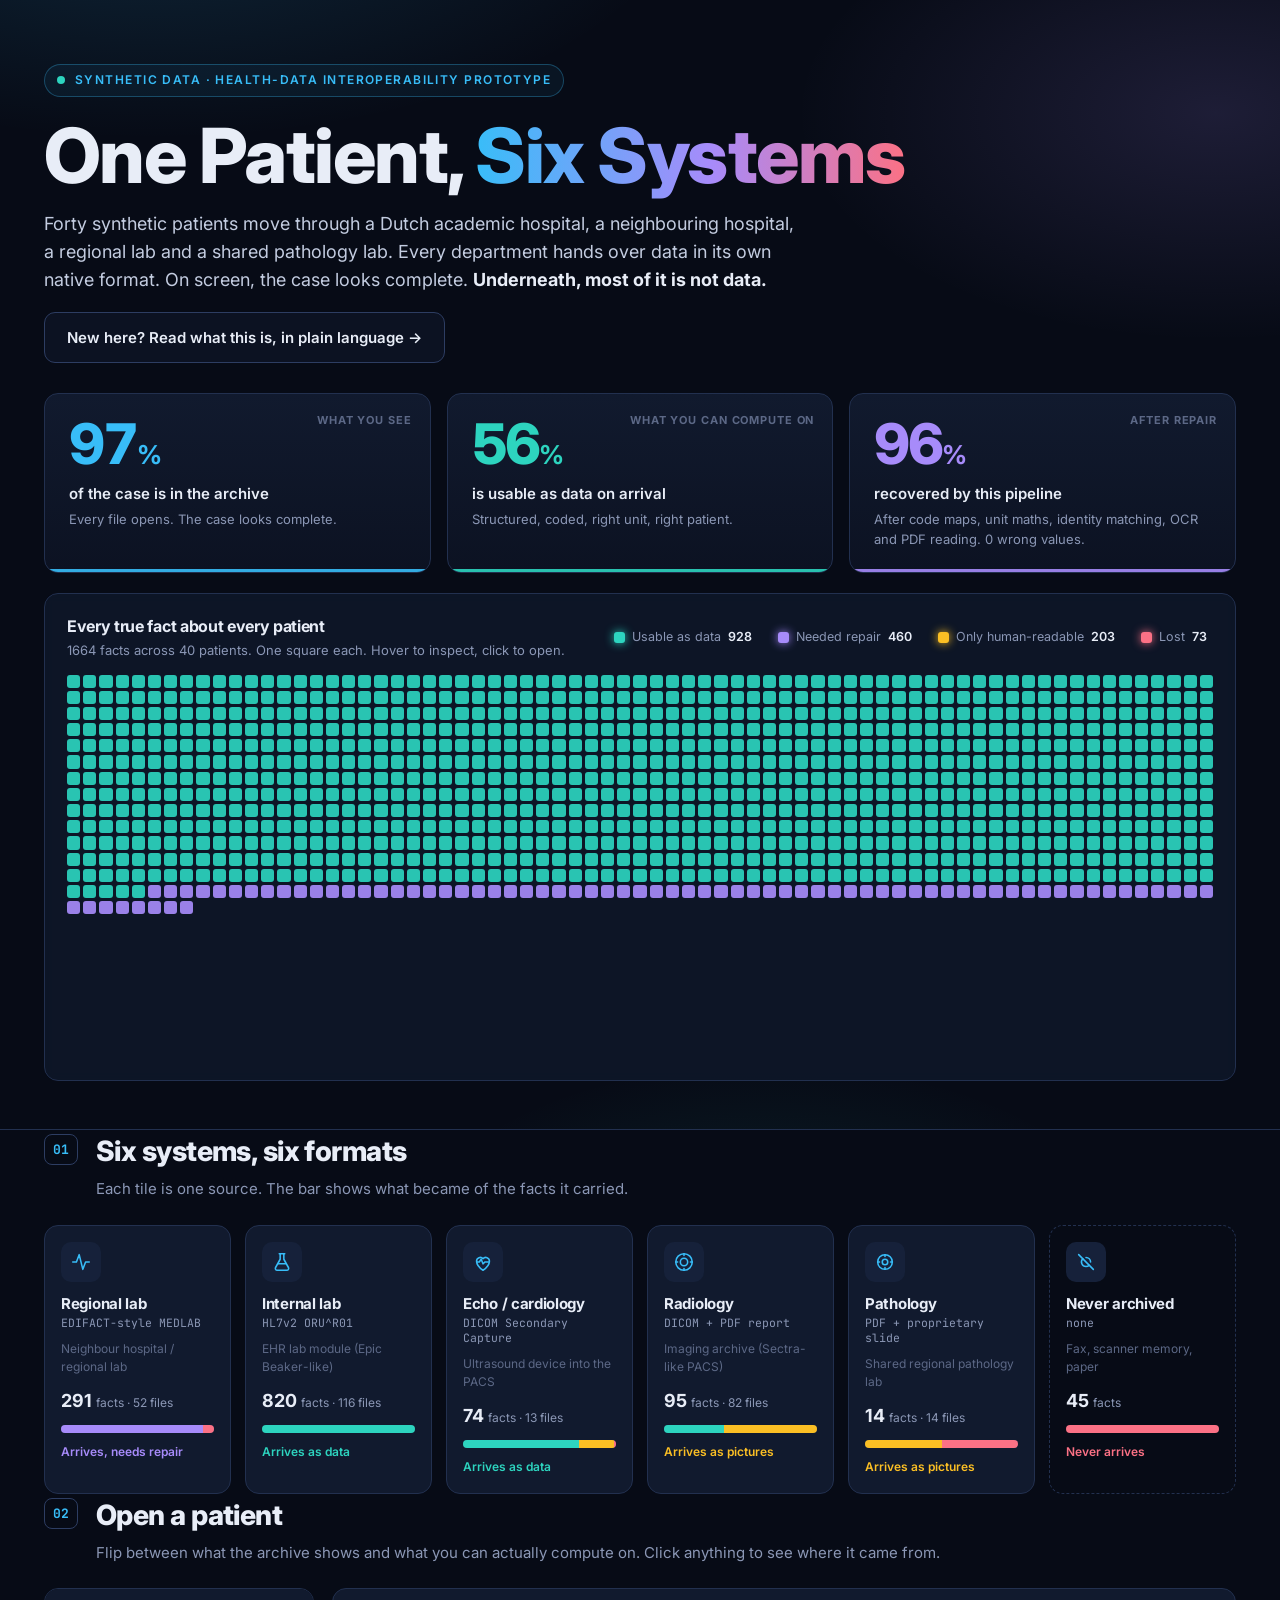
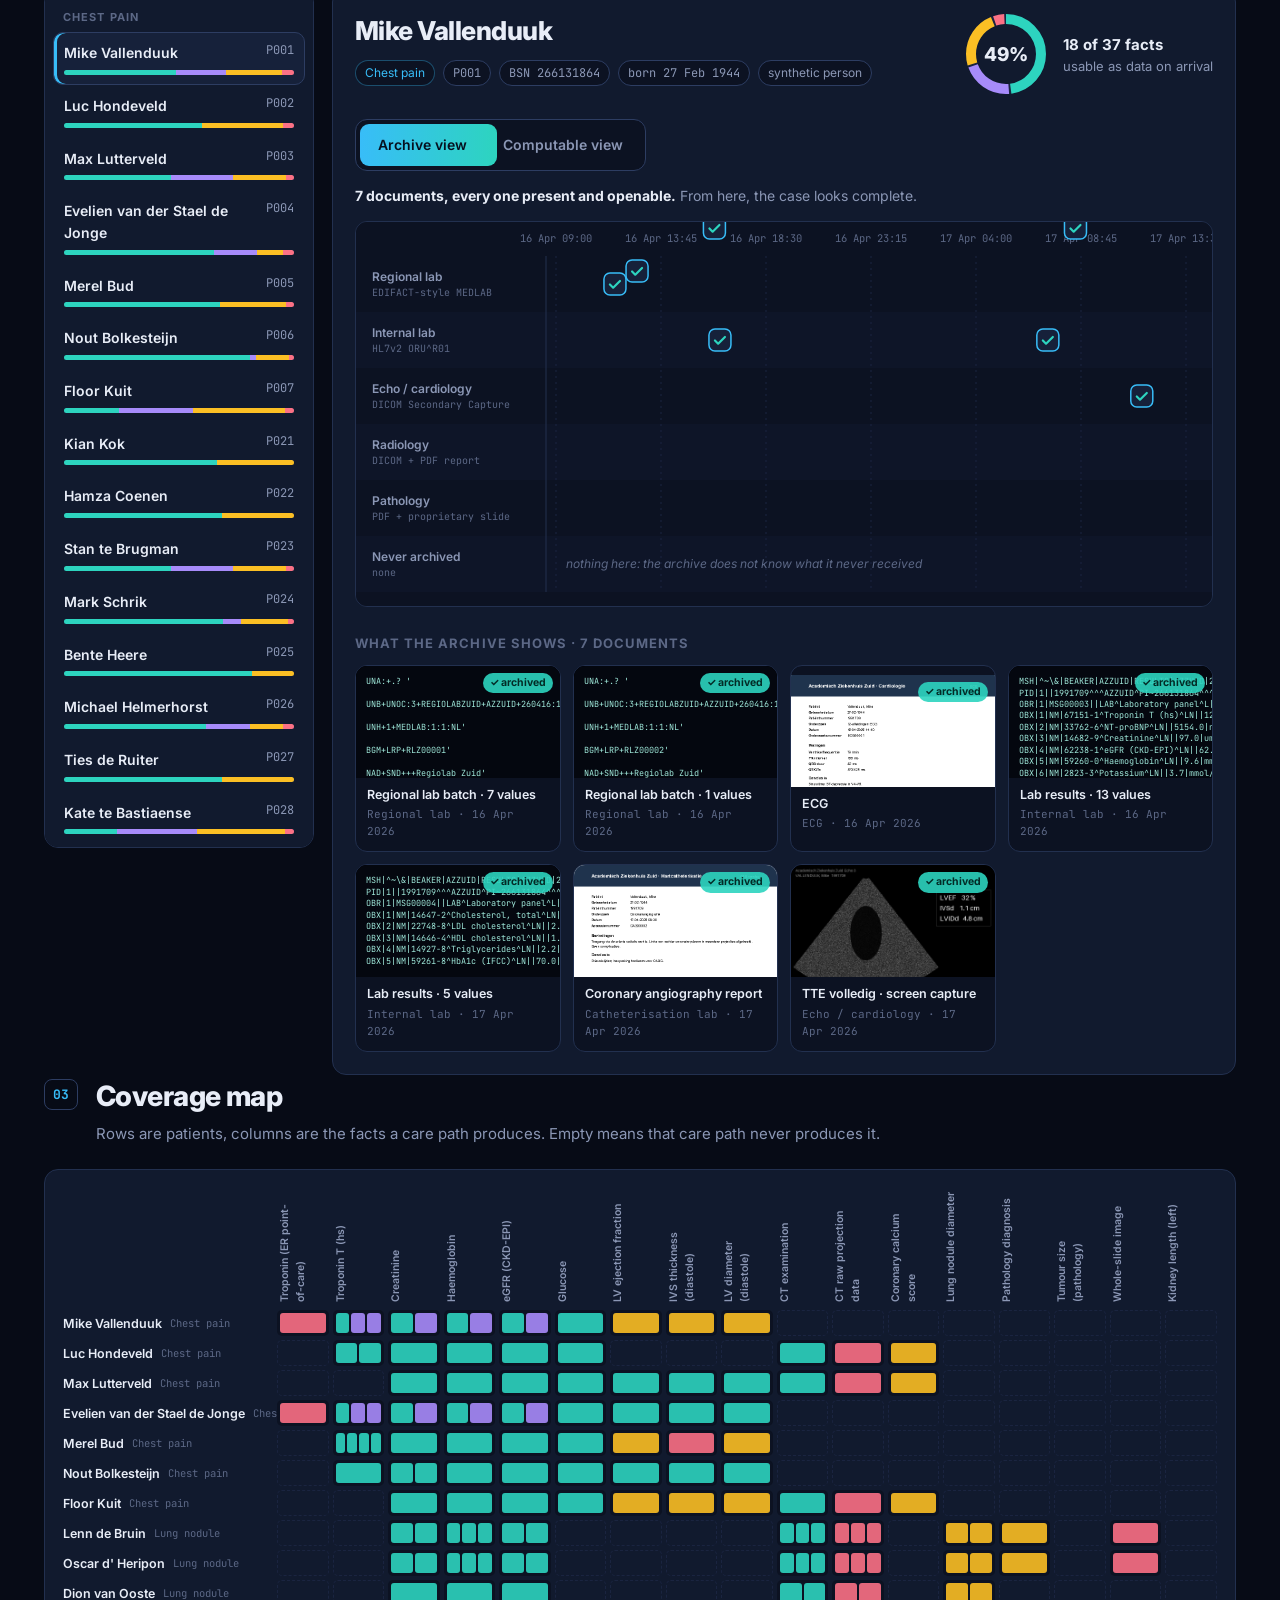
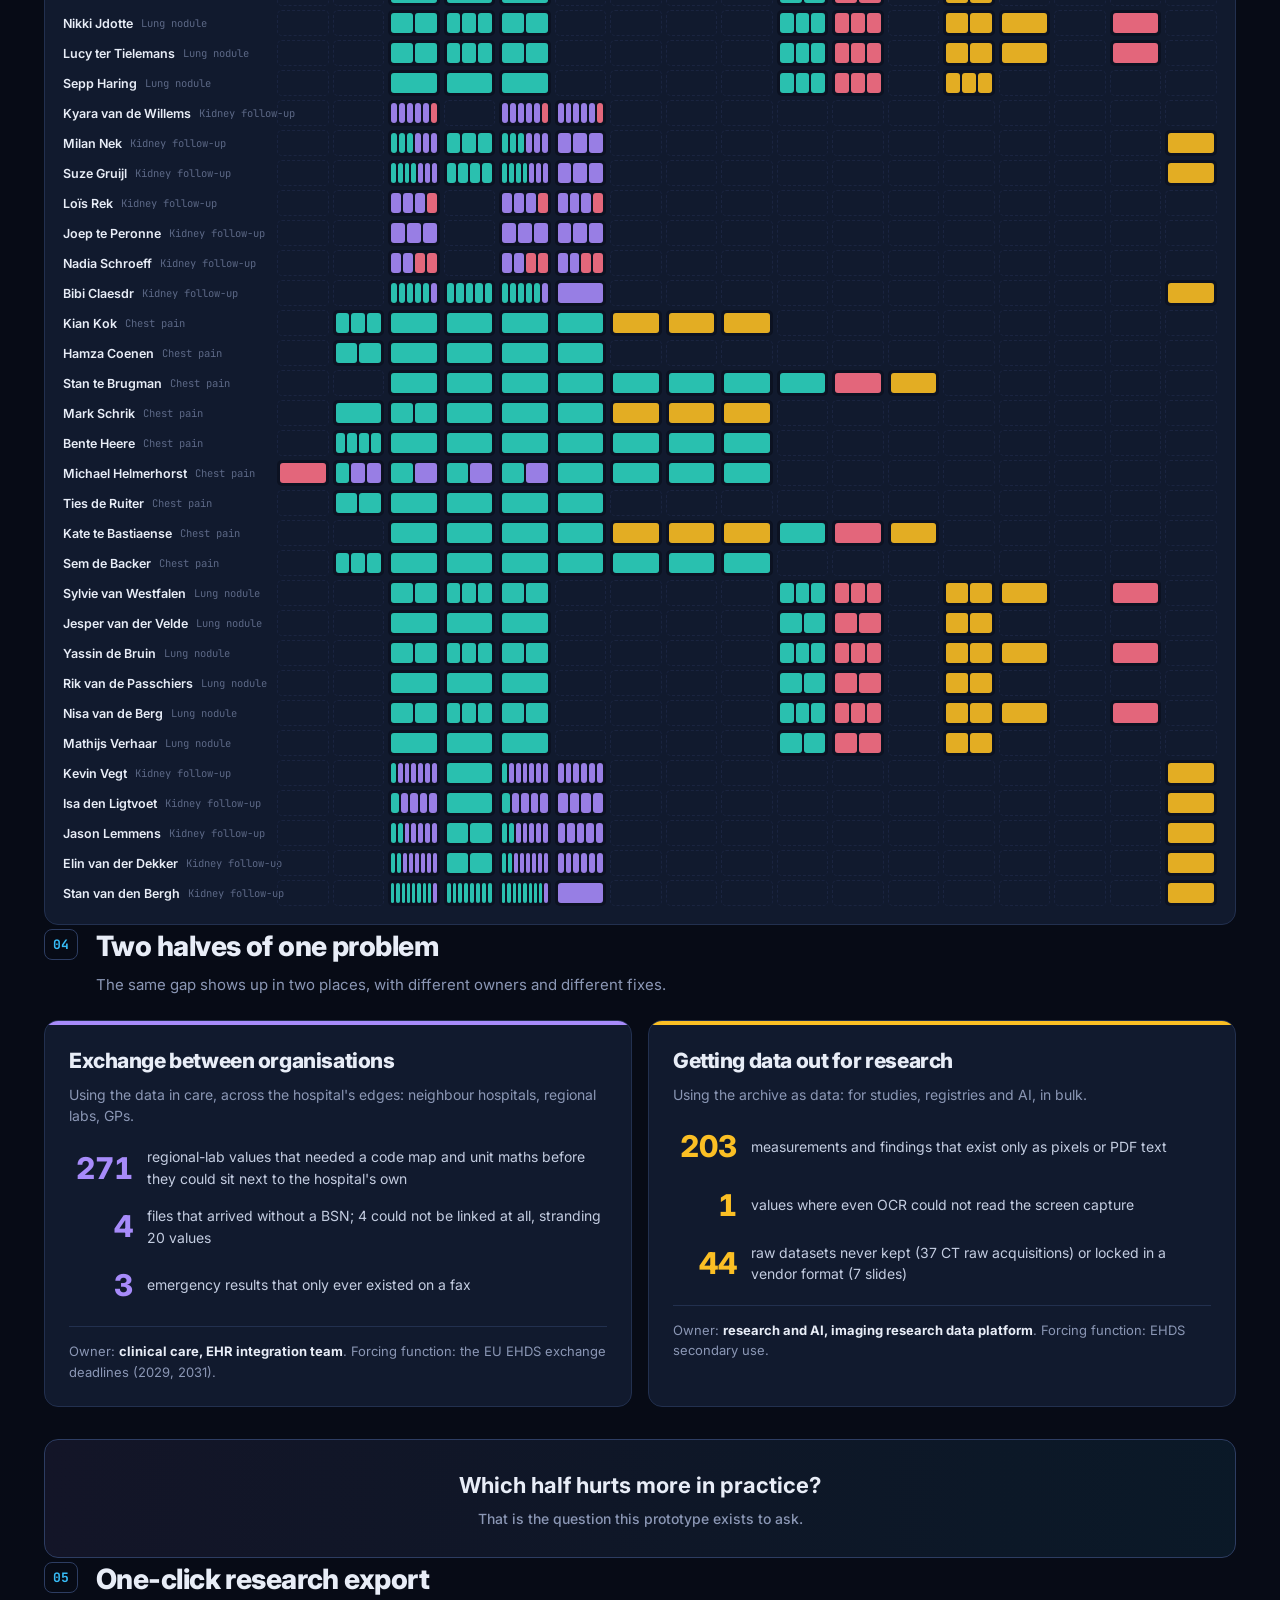
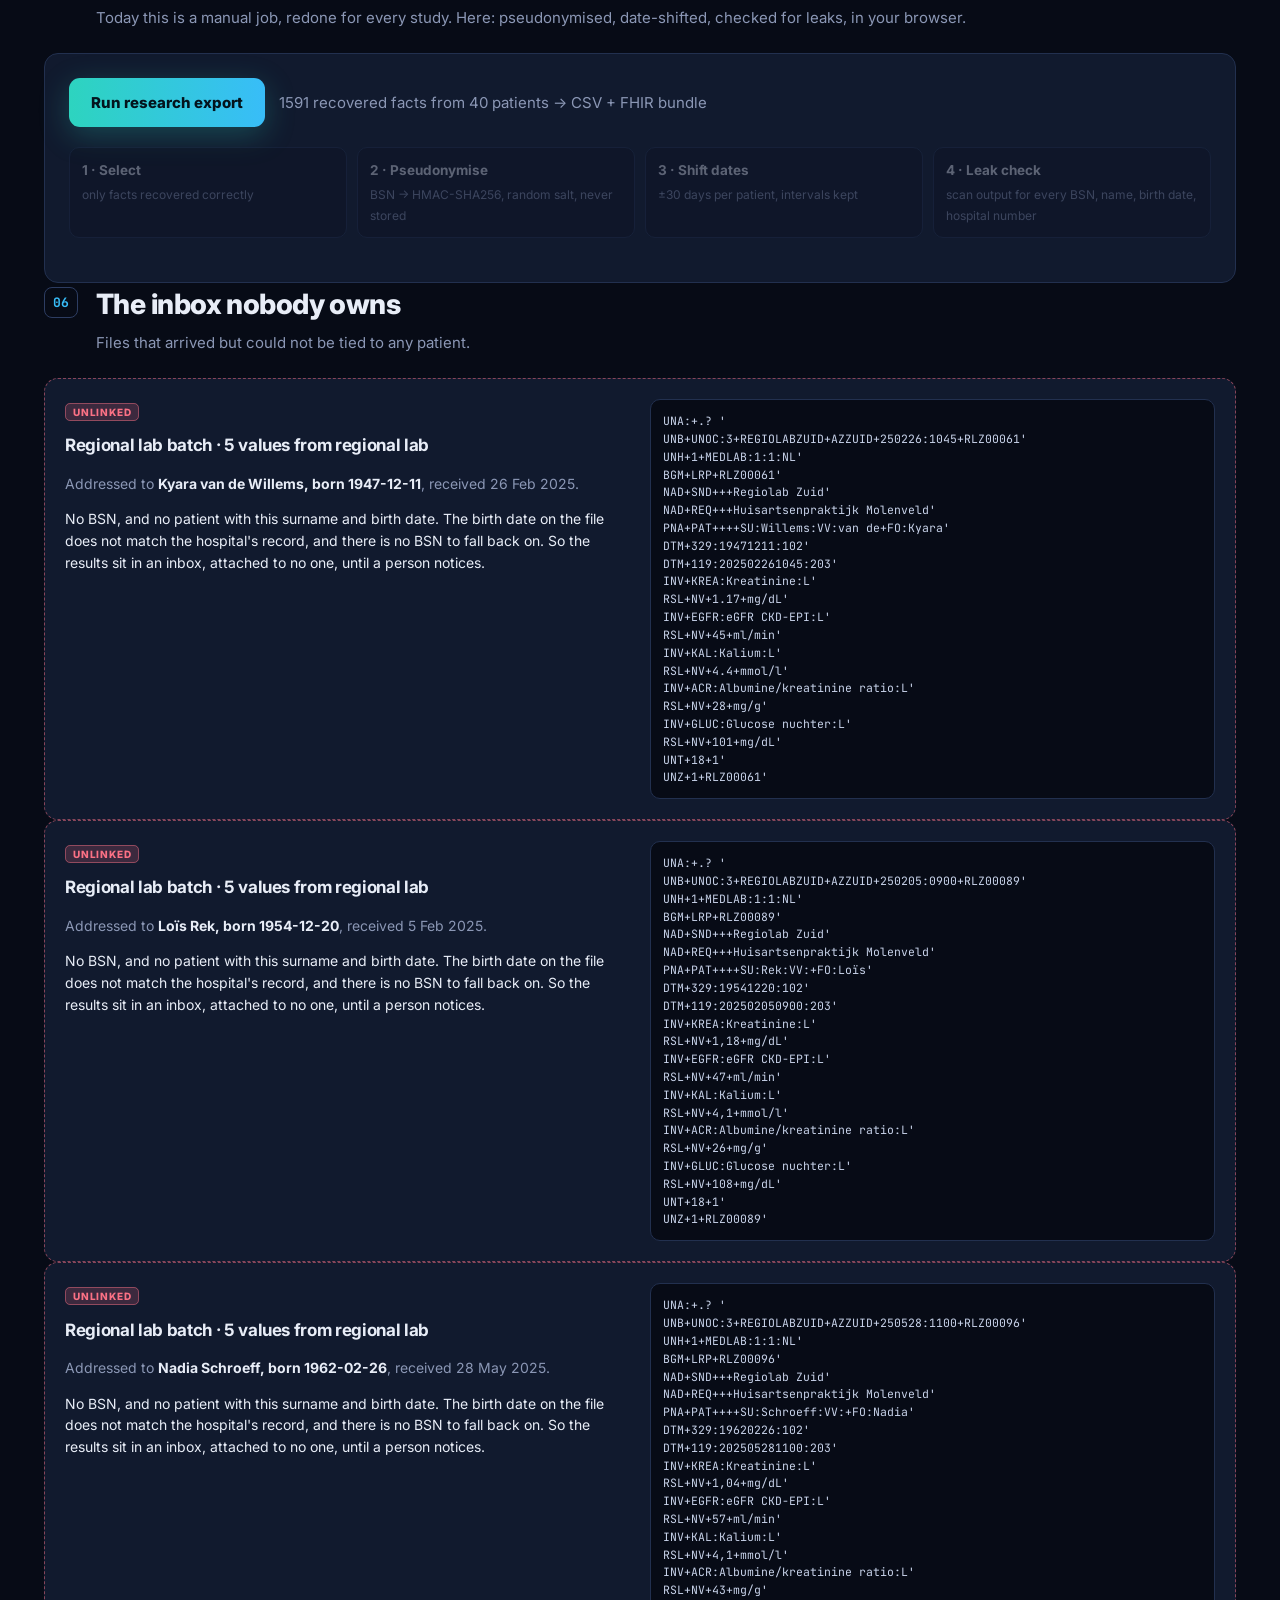
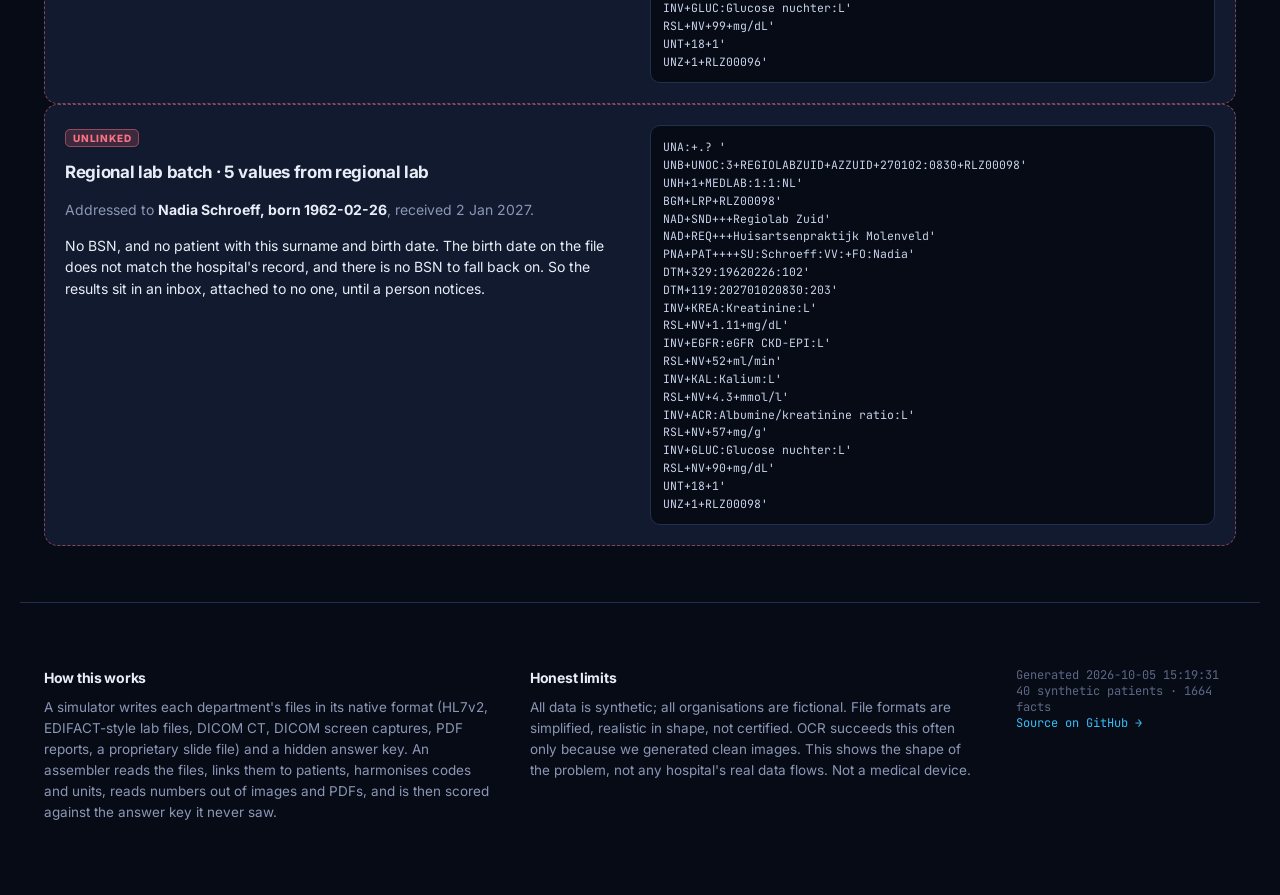
==== commit eb2c11a9: "catalogue: second clinical review round applied Cardiology: CCTA CAD-RADS 4A leads to angiography (n" ====
--- a/docs/index.html
+++ b/docs/index.html
@@ -4,7 +4,7 @@
 <meta charset="utf-8">
 <meta name="viewport" content="width=device-width, initial-scale=1">
 <title>One Patient, Six Systems</title>
-<meta name="description" content="Simulated hospital departments hand over data in their native formats. The archive shows 97% of the case; less than half of it is usable as data.">
+<meta name="description" content="Simulated hospital departments hand over data in their native formats. The archive shows 97% of the case; only about half of it is usable as data.">
 <link rel="preconnect" href="https://fonts.googleapis.com">
 <link rel="preconnect" href="https://fonts.gstatic.com" crossorigin>
 <link href="https://fonts.googleapis.com/css2?family=Inter:wght@400;500;600;700;800&family=JetBrains+Mono:wght@400;600&display=swap" rel="stylesheet">
@@ -16,7 +16,7 @@
   <div class="wrap">
     <div class="eyebrow"><span class="pulse"></span>Synthetic data · health-data interoperability prototype</div>
     <h1>One Patient, <span class="grad">Six Systems</span></h1>
-    <p class="lede">Twenty synthetic patients move through a Dutch academic hospital, a neighbouring hospital, a regional lab and a shared pathology lab. Every department hands over data in its own native format. On screen, the case looks complete. <strong>Underneath, most of it is not data.</strong></p>
+    <p class="lede">Forty synthetic patients move through a Dutch academic hospital, a neighbouring hospital, a regional lab and a shared pathology lab. Every department hands over data in its own native format. On screen, the case looks complete. <strong>Underneath, most of it is not data.</strong></p>
 
     <p style="margin:-18px 0 30px"><a class="btn ghost" href="explained.html">New here? Read what this is, in plain language →</a></p>
 
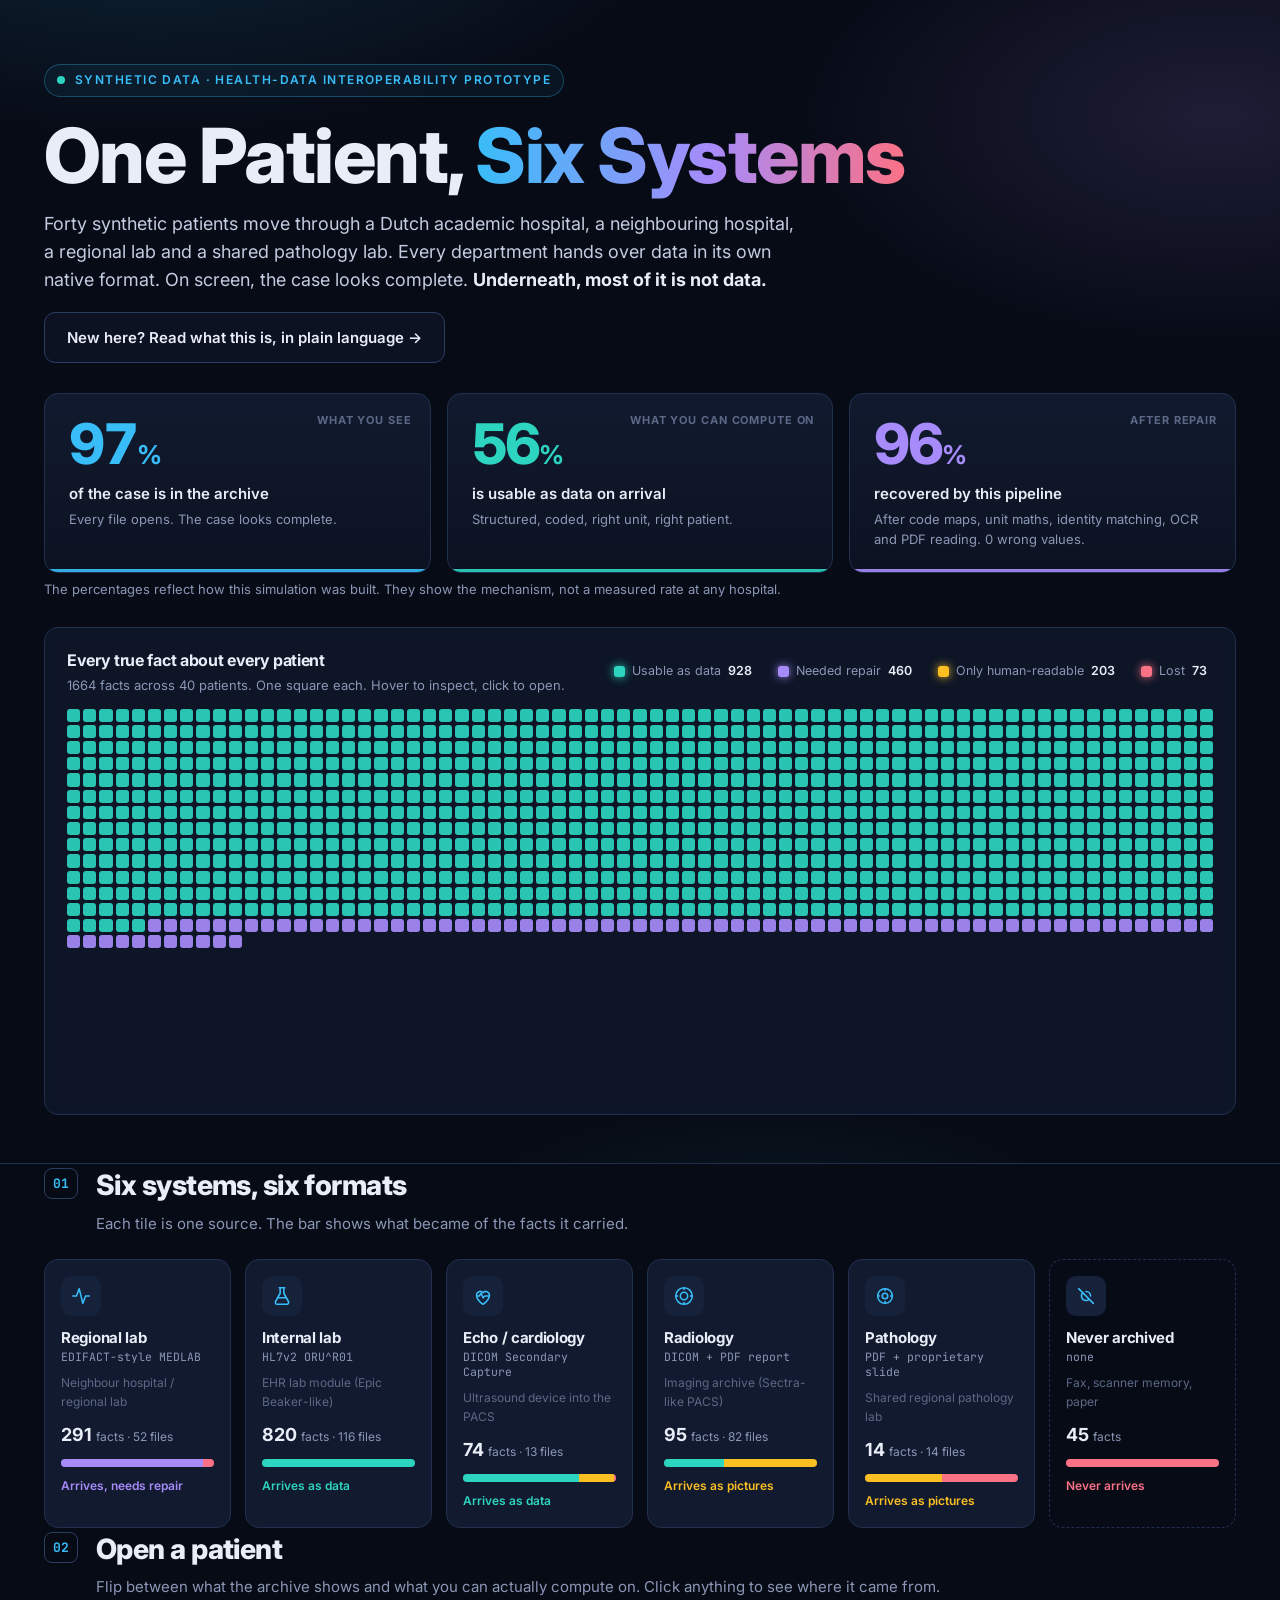
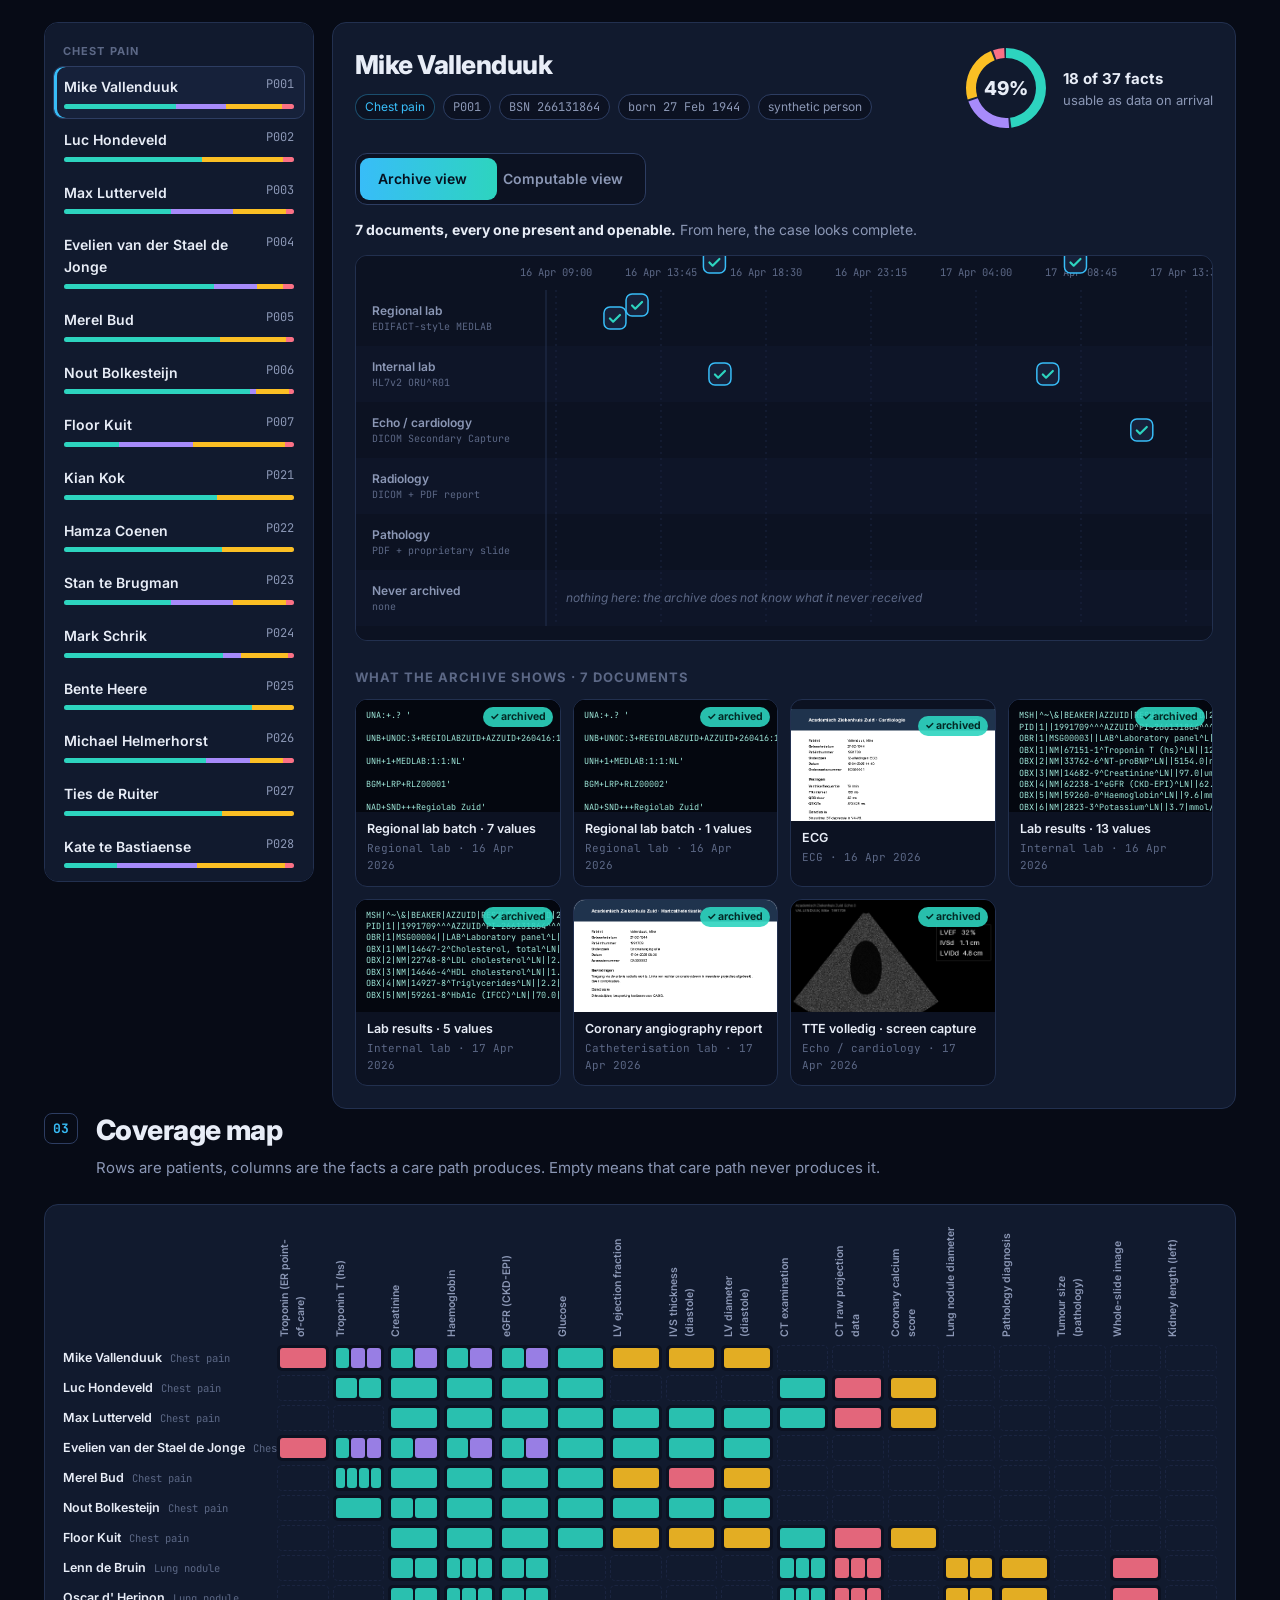
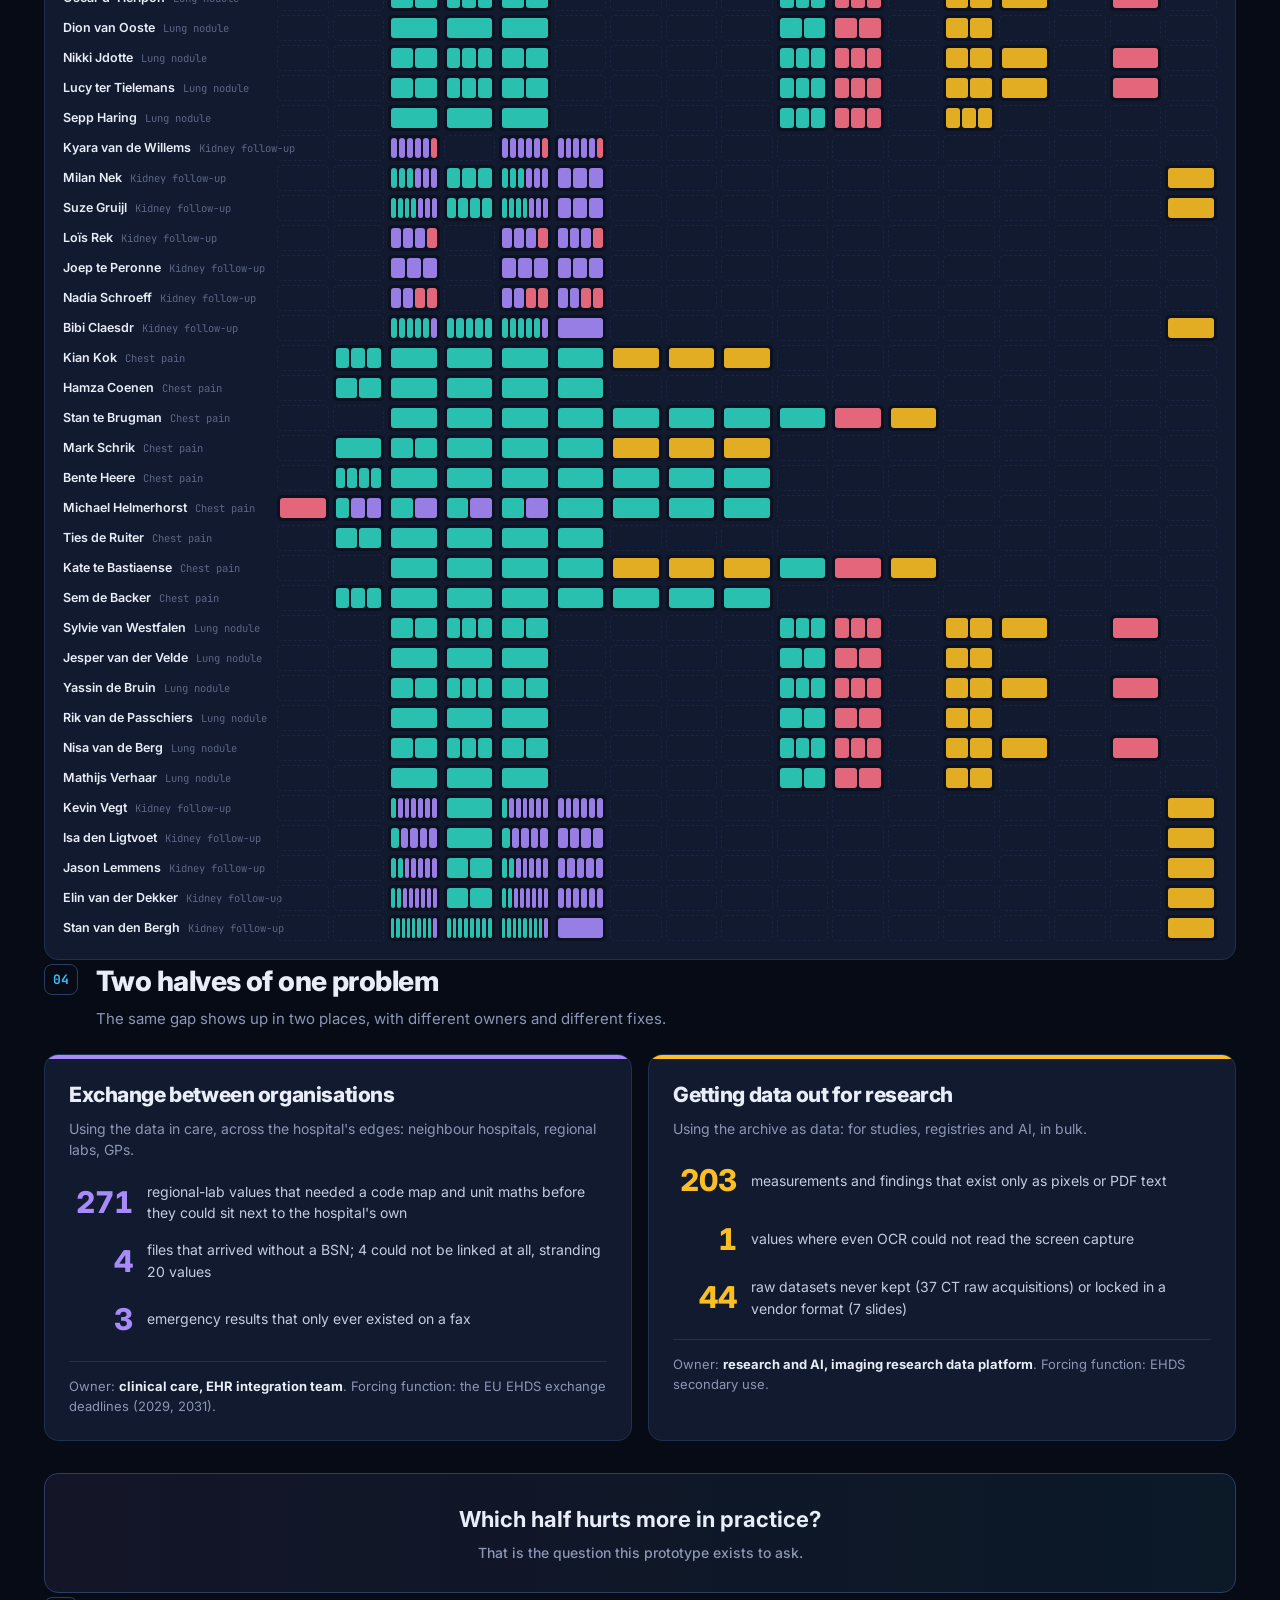
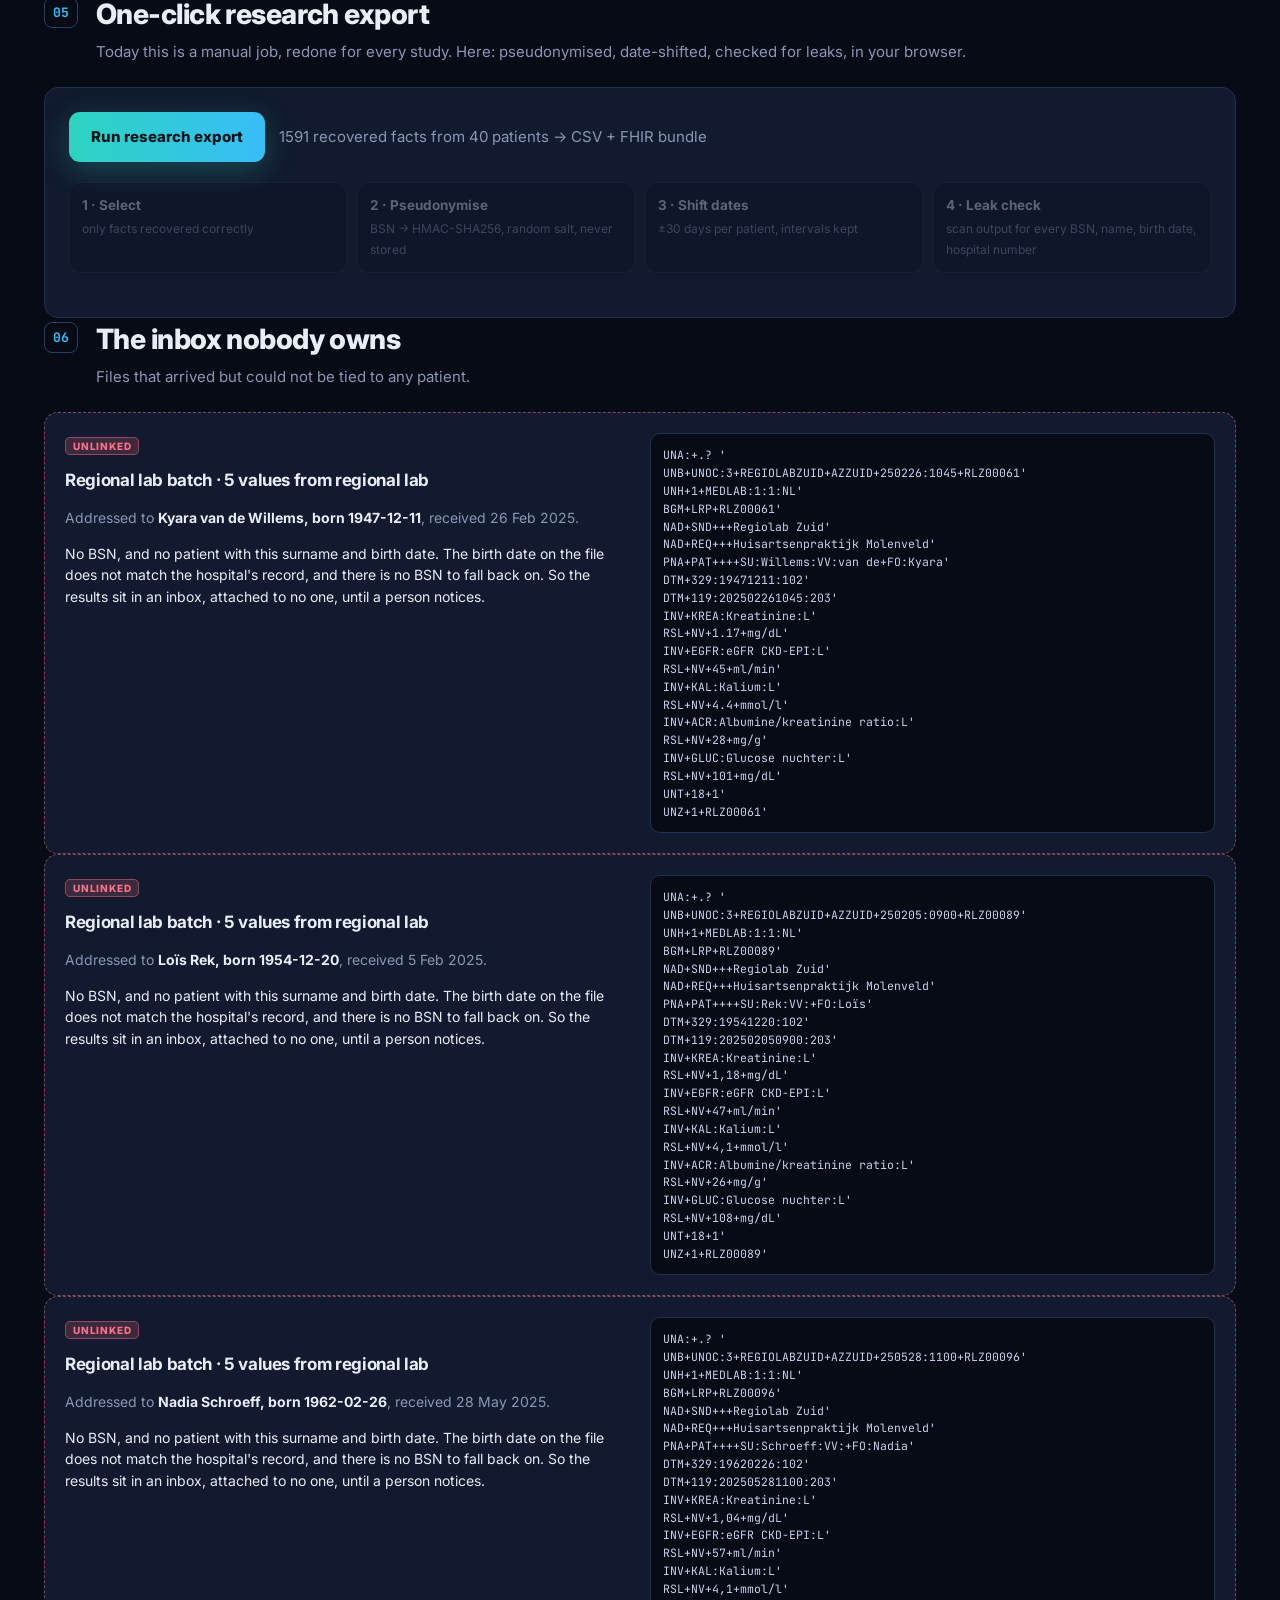
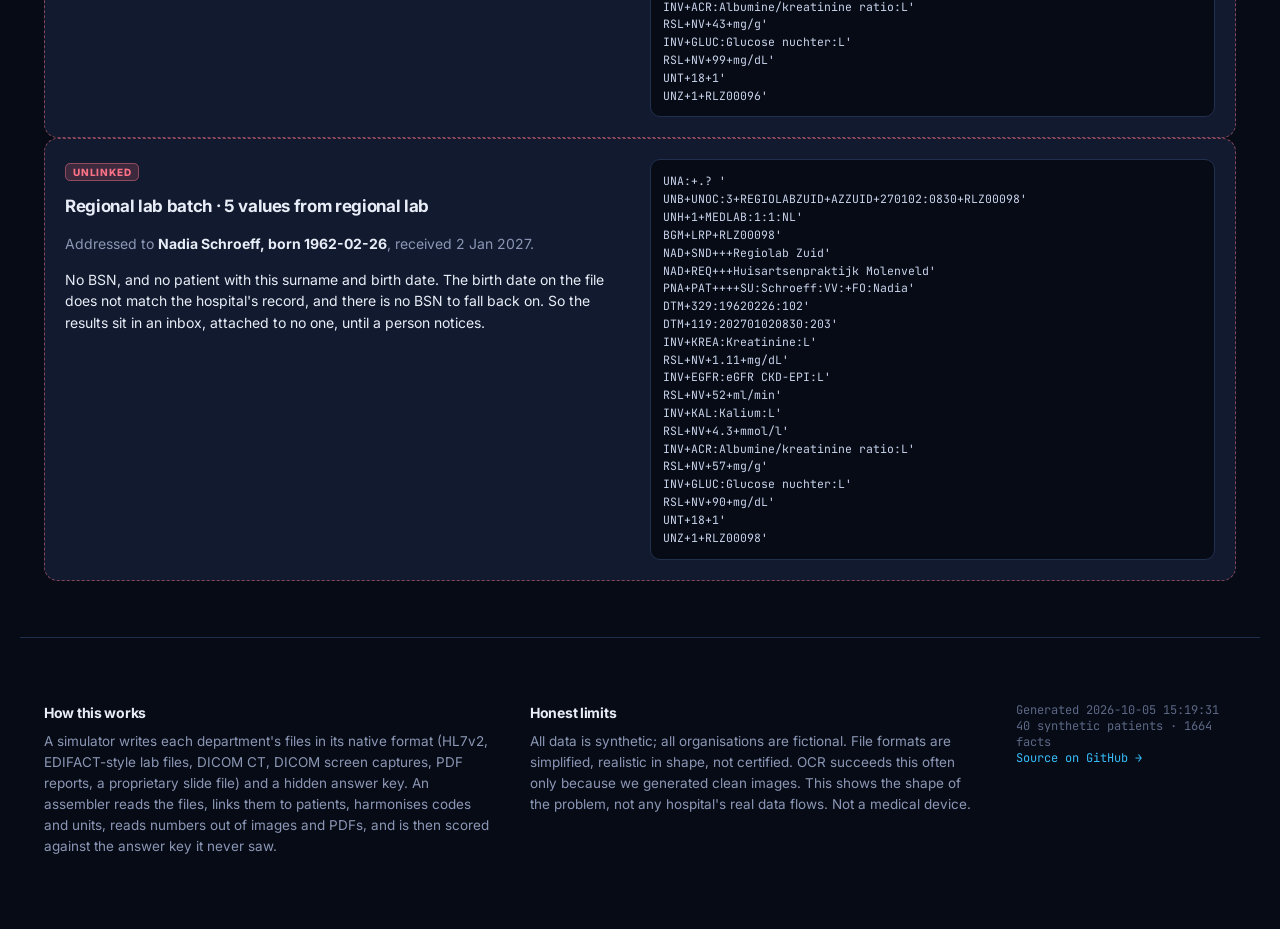
==== commit 14d2db71: "Merge IrdiZ/six-systems main (HANDOVER.md, disclaimer, Wegiz note) into handover-ui" ====
--- a/docs/index.html
+++ b/docs/index.html
@@ -21,6 +21,7 @@
     <p style="margin:-18px 0 30px"><a class="btn ghost" href="explained.html">New here? Read what this is, in plain language →</a></p>
 
     <div class="stats" id="stats"></div>
+    <p class="muted" style="margin:-14px 0 28px;font-size:13px">The percentages reflect how this simulation was built. They show the mechanism, not a measured rate at any hospital.</p>
 
     <div class="waffle-card">
       <div class="waffle-head">
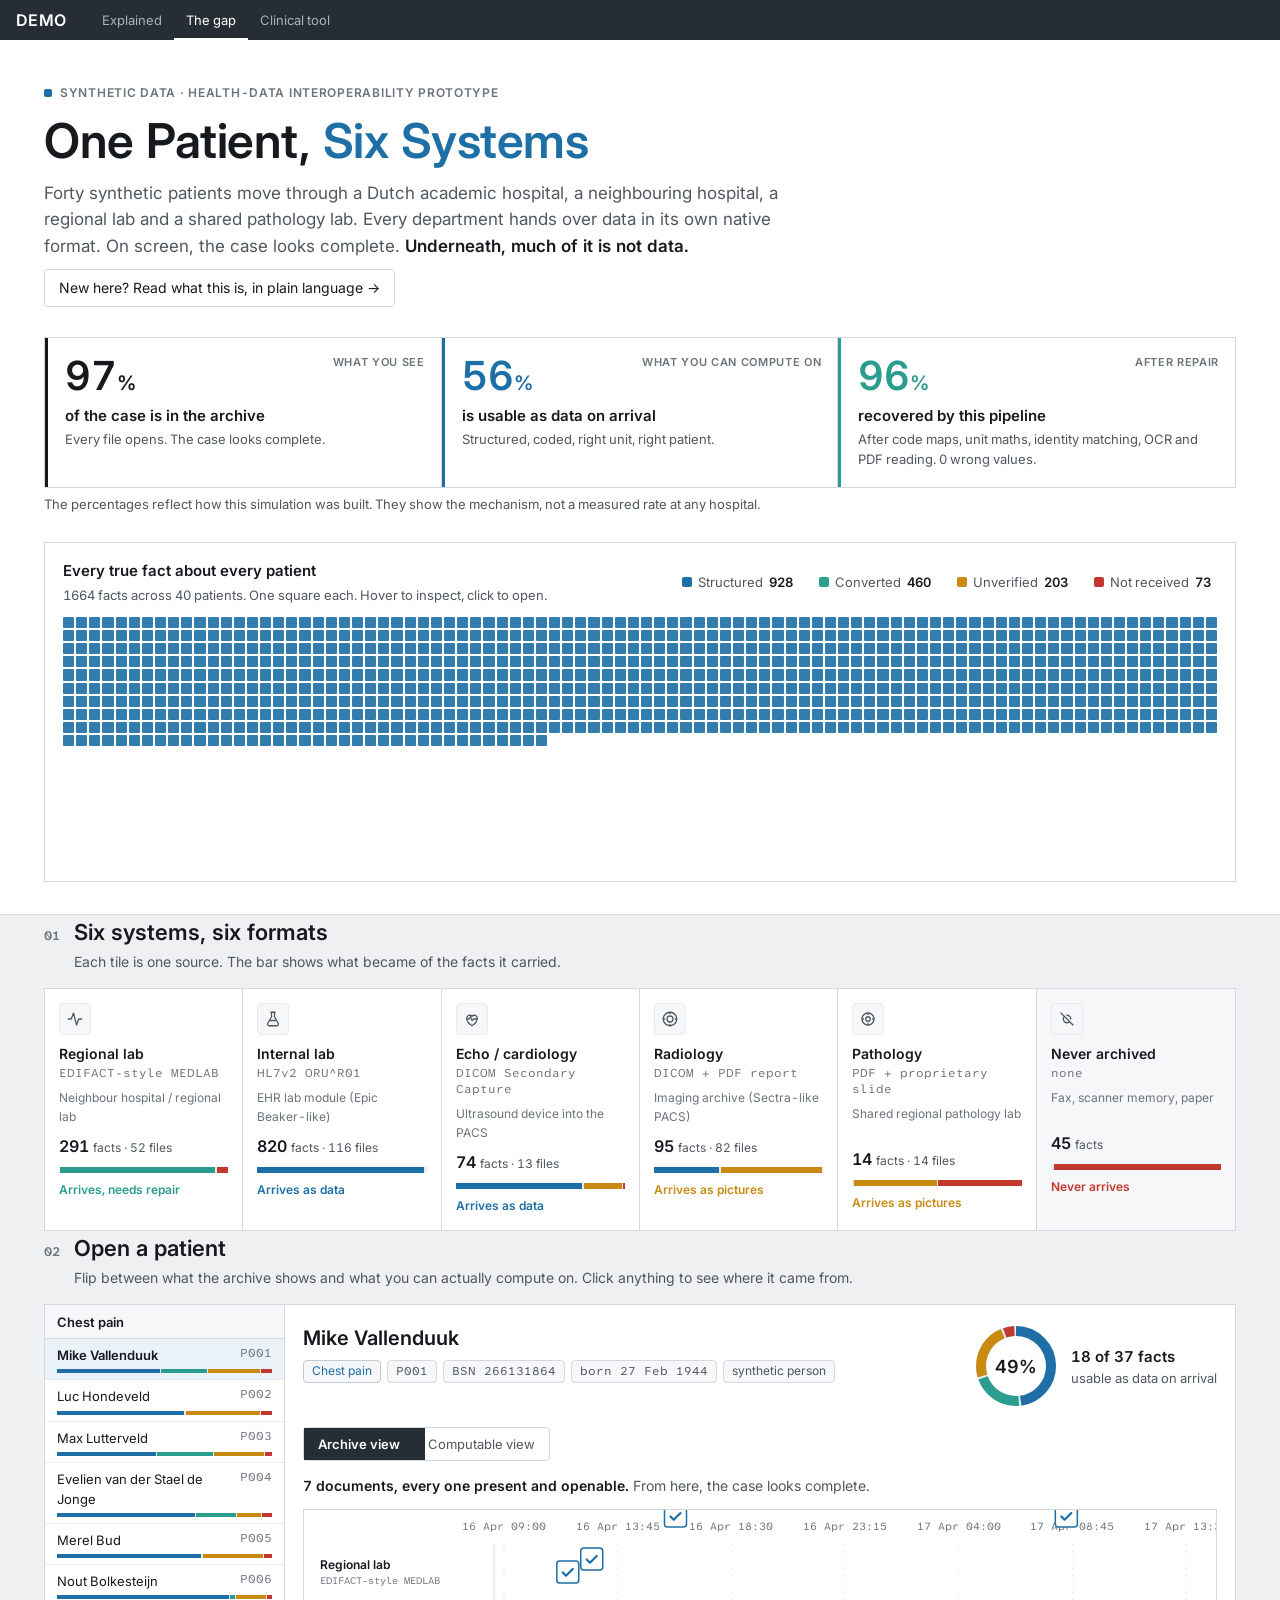
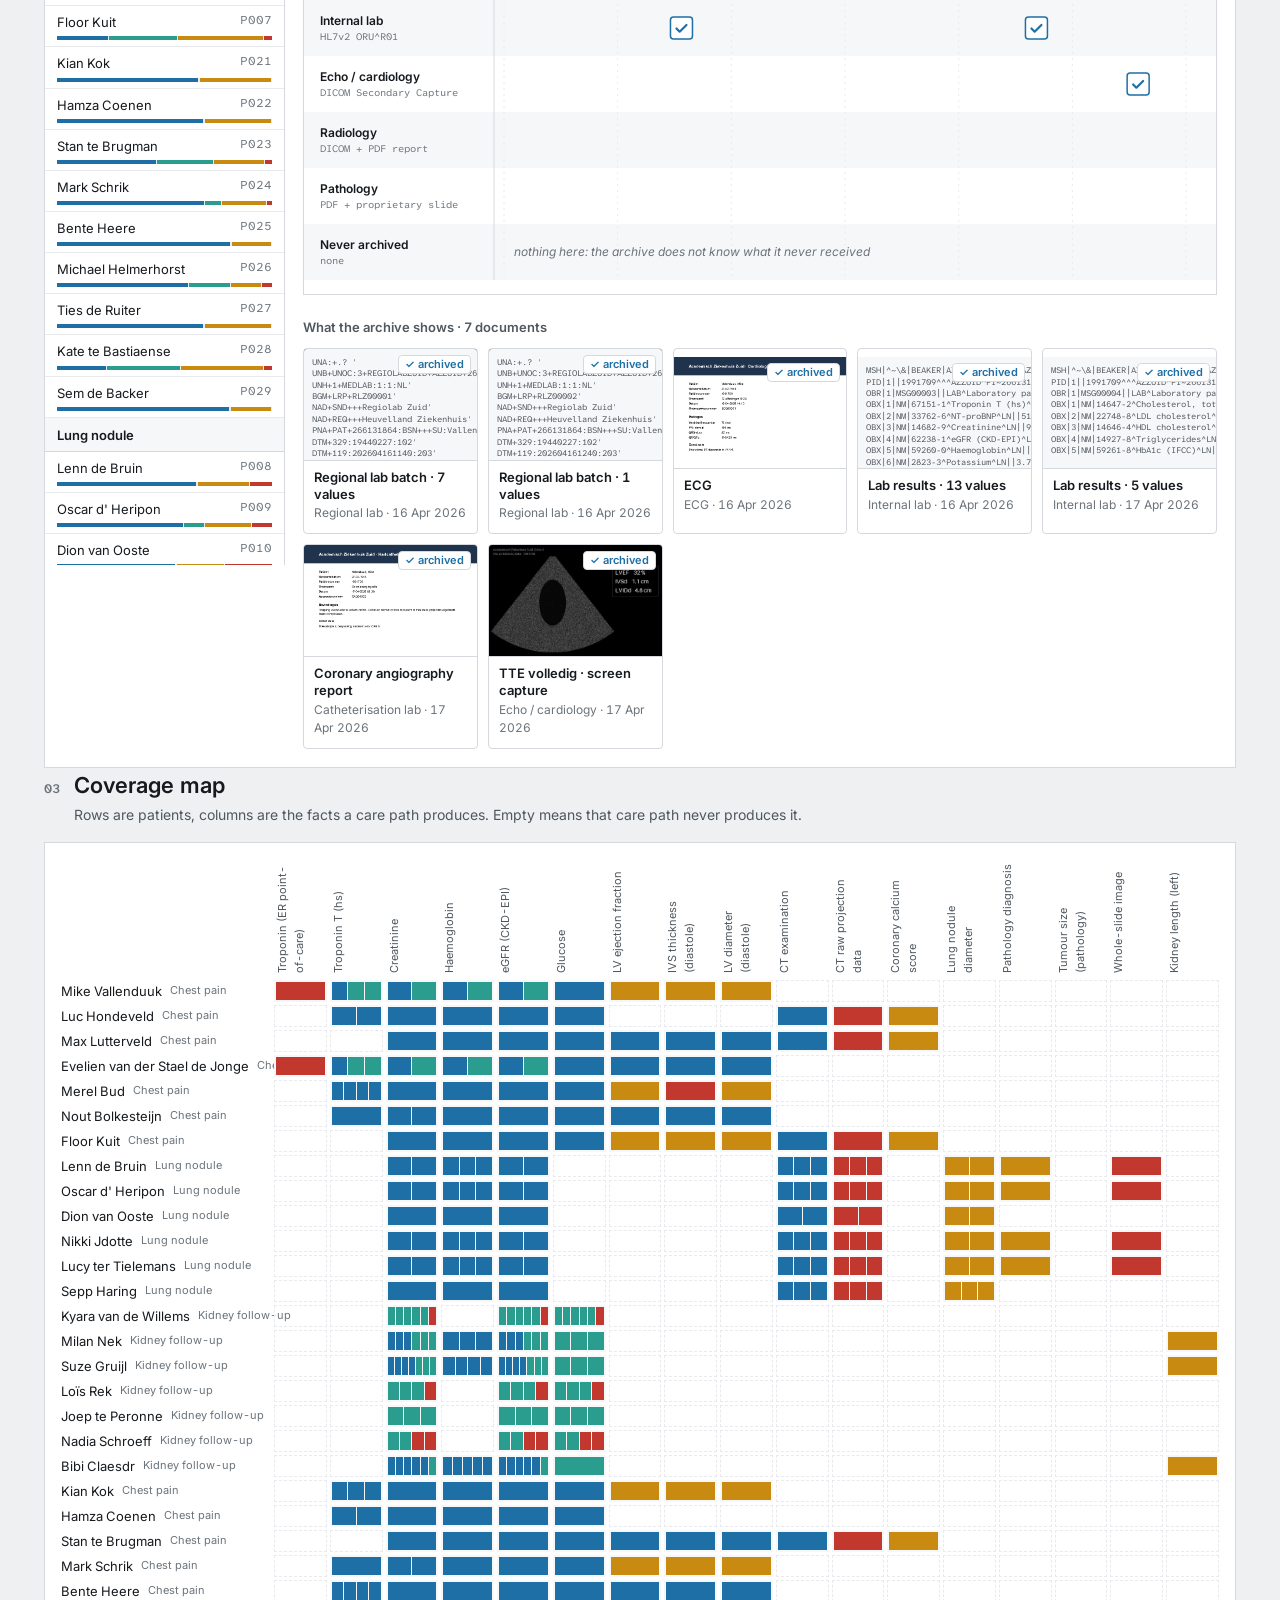
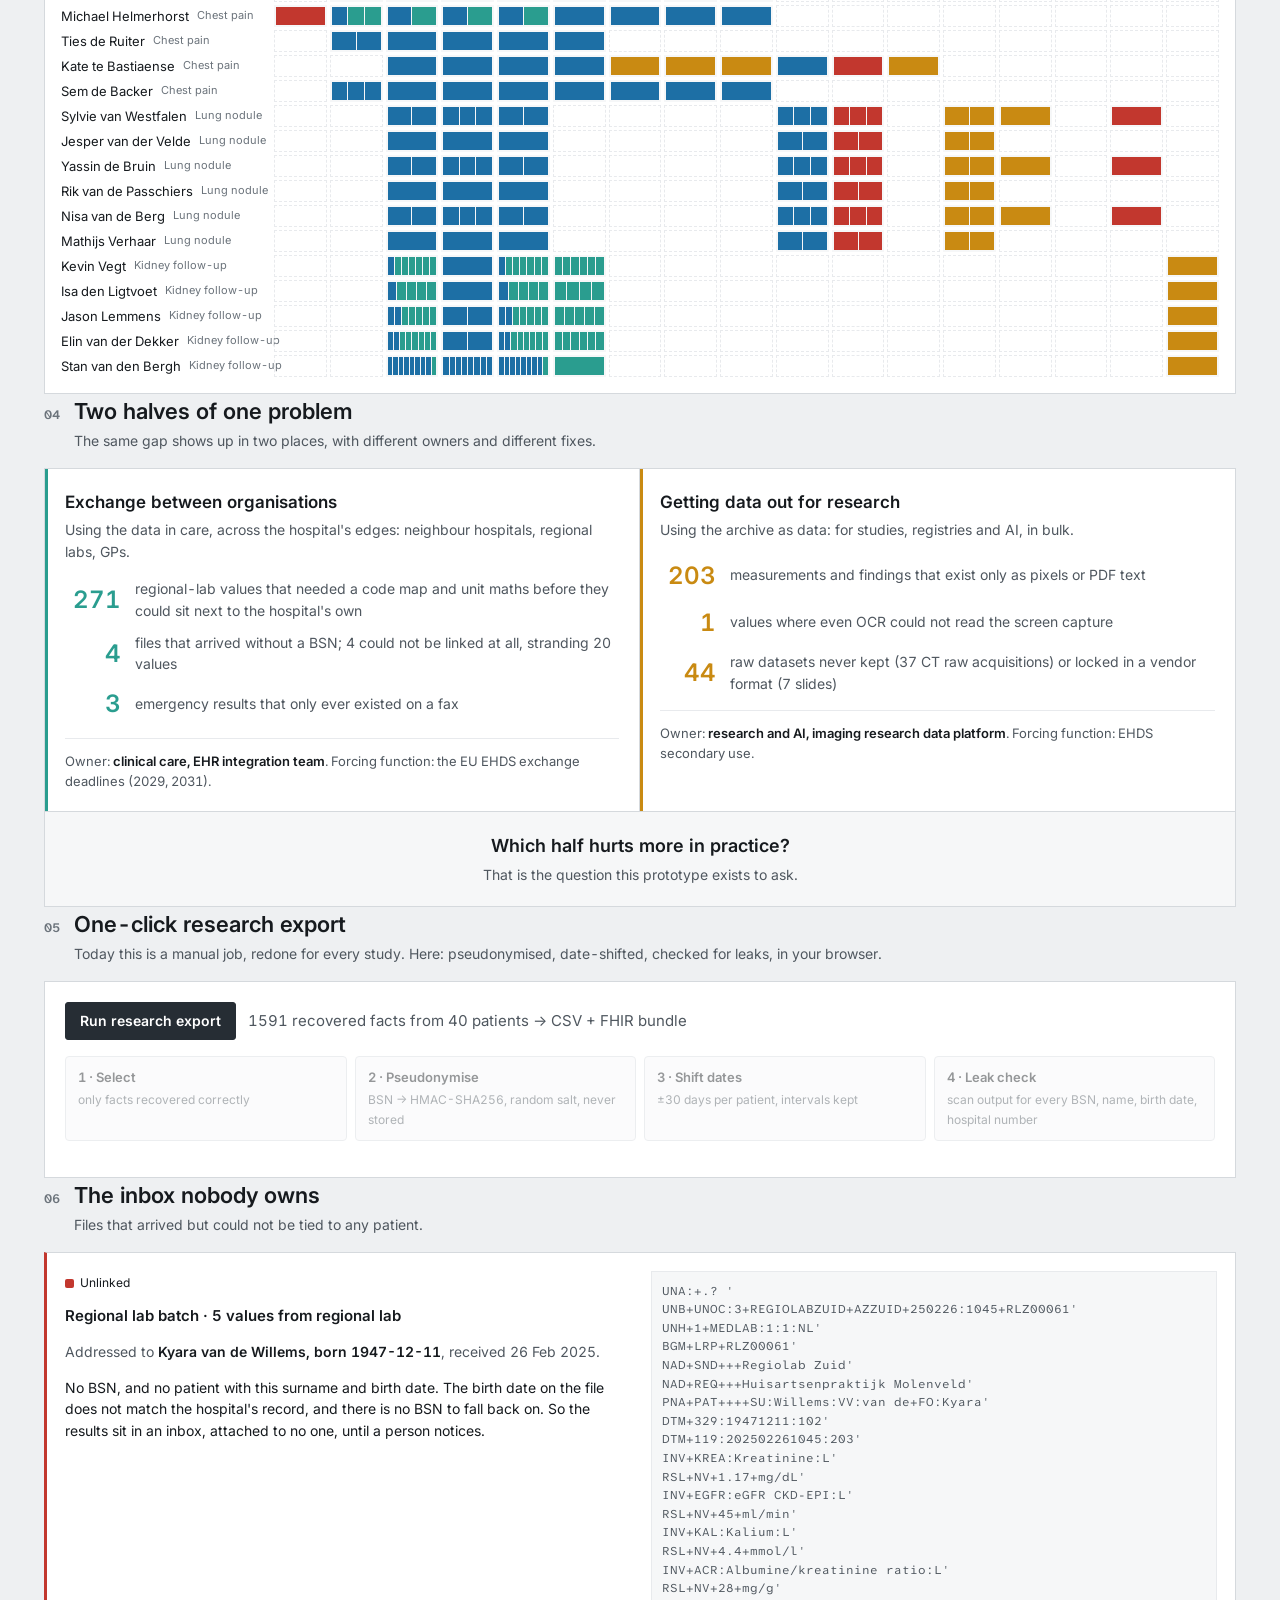
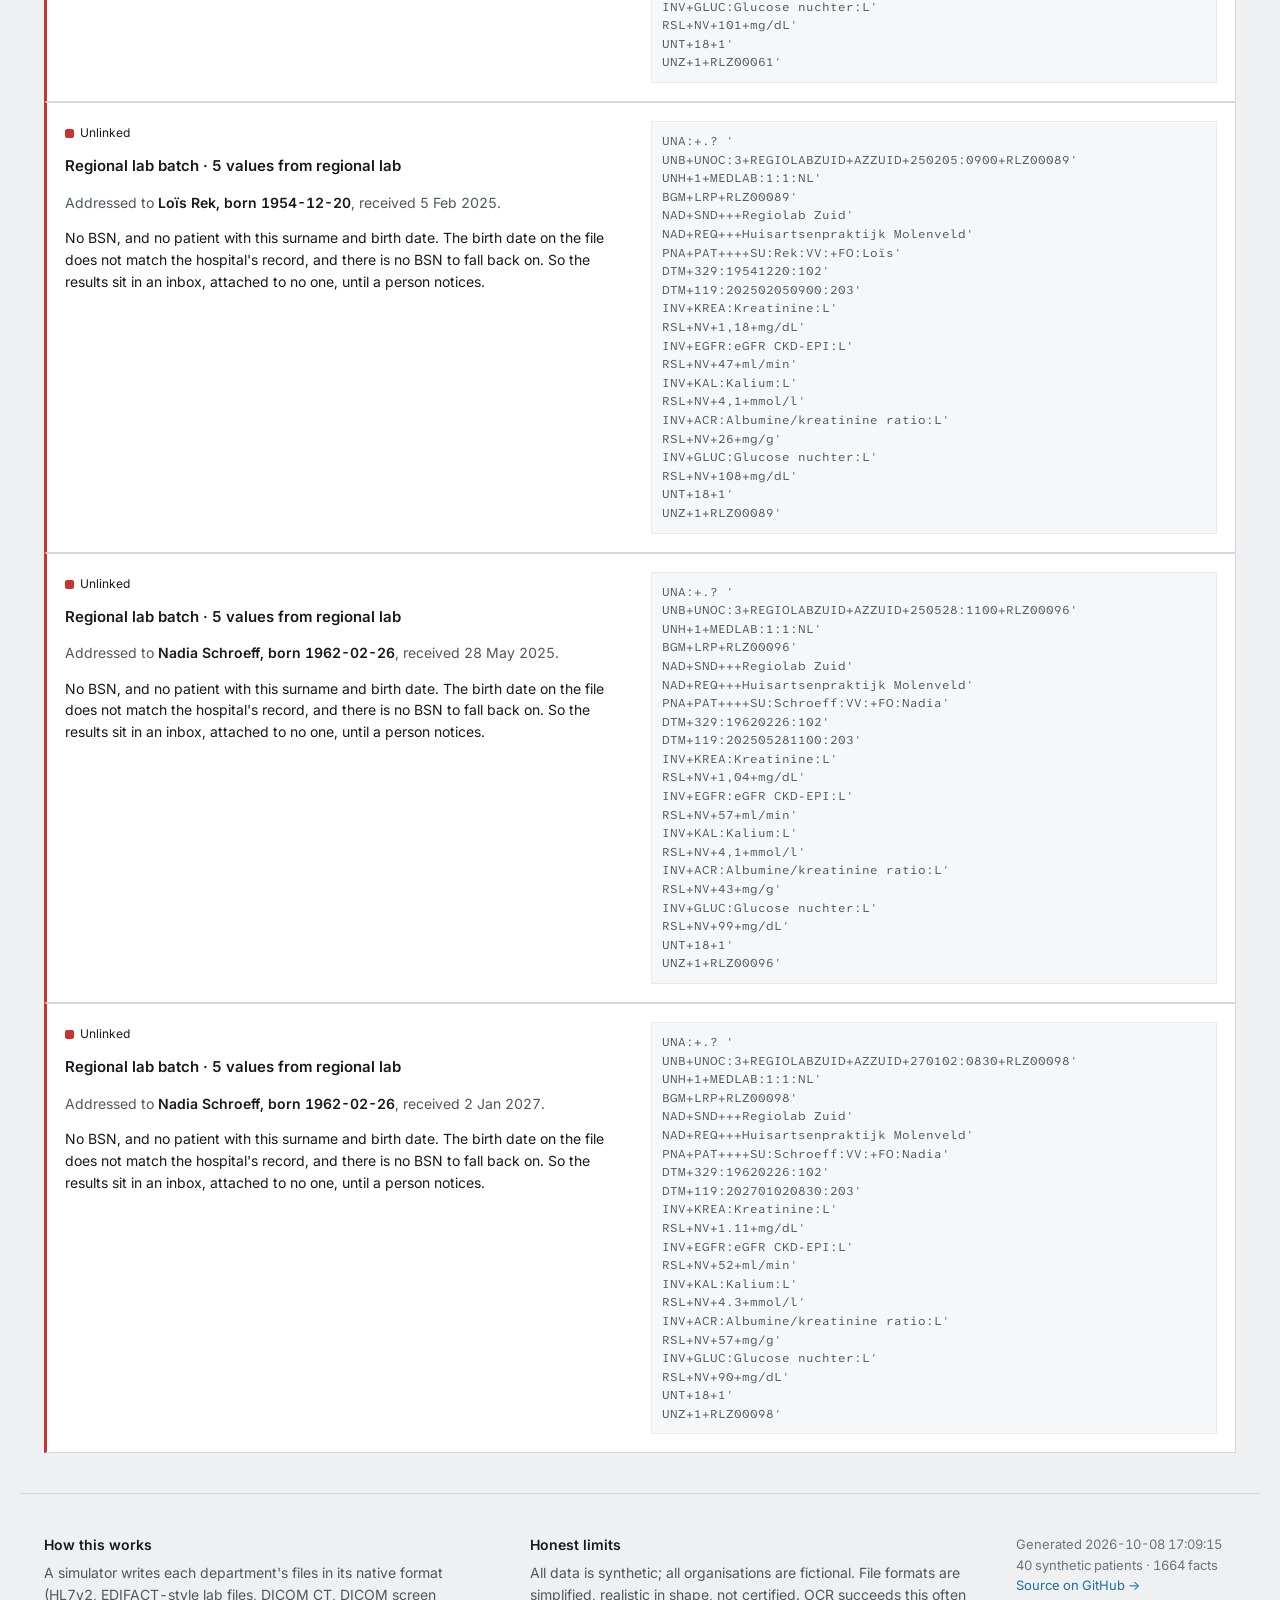
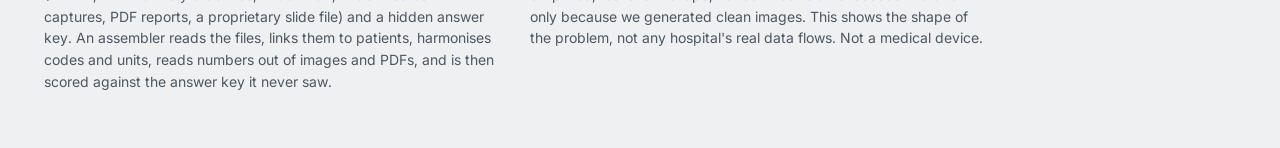
==== commit 51fe0084: "Integrate PR #1: fix explainer, one design language, line endings - explained.html: the walkthrough " ====
--- a/docs/index.html
+++ b/docs/index.html
@@ -7,16 +7,26 @@
 <meta name="description" content="Simulated hospital departments hand over data in their native formats. The archive shows 97% of the case; only about half of it is usable as data.">
 <link rel="preconnect" href="https://fonts.googleapis.com">
 <link rel="preconnect" href="https://fonts.gstatic.com" crossorigin>
-<link href="https://fonts.googleapis.com/css2?family=Inter:wght@400;500;600;700;800&family=JetBrains+Mono:wght@400;600&display=swap" rel="stylesheet">
+<link rel="stylesheet" href="https://fonts.googleapis.com/css2?family=Inter:wght@400;600&text=0123456789&display=swap">
+<link rel="stylesheet" href="https://fonts.googleapis.com/css2?family=Atkinson+Hyperlegible+Next:wght@400;600&family=Atkinson+Hyperlegible+Mono&display=swap">
 <link rel="stylesheet" href="style.css">
 </head>
 <body>
+
+<header id="top">
+  <a class="brand" href="index.html">DEMO</a>
+  <nav>
+    <a href="explained.html">Explained</a>
+    <a class="on" href="index.html">The gap</a>
+    <a href="handover/">Clinical tool</a>
+  </nav>
+</header>
 
 <header class="hero">
   <div class="wrap">
     <div class="eyebrow"><span class="pulse"></span>Synthetic data · health-data interoperability prototype</div>
     <h1>One Patient, <span class="grad">Six Systems</span></h1>
-    <p class="lede">Forty synthetic patients move through a Dutch academic hospital, a neighbouring hospital, a regional lab and a shared pathology lab. Every department hands over data in its own native format. On screen, the case looks complete. <strong>Underneath, most of it is not data.</strong></p>
+    <p class="lede">Forty synthetic patients move through a Dutch academic hospital, a neighbouring hospital, a regional lab and a shared pathology lab. Every department hands over data in its own native format. On screen, the case looks complete. <strong>Underneath, much of it is not data.</strong></p>
 
     <p style="margin:-18px 0 30px"><a class="btn ghost" href="explained.html">New here? Read what this is, in plain language →</a></p>
 
--- a/docs/style.css
+++ b/docs/style.css
@@ -1,278 +1,282 @@
+/* Same design language as docs/handover: one typeface (Atkinson Hyperlegible Next), white surfaces,
+   hairlines, one accent. Colour marks status only. */
 :root {
-  --bg: #070b16;
-  --bg2: #0c1222;
-  --surface: #111a2e;
-  --surface2: #16213a;
-  --line: #22304f;
-  --line2: #2d3d62;
-  --text: #e8edf7;
-  --muted: #8b97b5;
-  --dim: #5c6886;
-  --DATA: #2dd4bf;
-  --CONFLICT: #a78bfa;
-  --PICTURE: #fbbf24;
-  --LOST: #fb7185;
-  --accent: #38bdf8;
-  --radius: 14px;
-  --mono: "JetBrains Mono", ui-monospace, Menlo, monospace;
+  --bg: #eef0f2;
+  --bg2: #f6f7f8;
+  --surface: #fff;
+  --surface2: #eaf2f8;
+  --line: #d5d9dd;
+  --line2: #c3c9cf;
+  --hair: #e8eaed;
+  --text: #161a1e;
+  --muted: #4f575f;
+  --dim: #6b737b;
+  --chrome: #262d34;
+  --chrome-2: #36404a;
+  --chrome-ink: #aab2ba;
+  /* status: Structured / Converted / Unverified / Not received */
+  --DATA: #1d6fa5;
+  --CONFLICT: #2a9d8f;
+  --PICTURE: #c98a12;
+  --LOST: #c2372e;
+  --accent: #1d6fa5;
+  --radius: 4px;
+  --font: "Inter", "Atkinson Hyperlegible Next", "Segoe UI", system-ui, sans-serif;
+  --mono: "Atkinson Hyperlegible Mono", ui-monospace, Menlo, Consolas, monospace;
 }
 * { box-sizing: border-box; }
 html { scroll-behavior: smooth; }
 body {
   margin: 0; background: var(--bg); color: var(--text);
-  font: 15px/1.55 Inter, system-ui, -apple-system, sans-serif;
+  font: 15px/1.55 var(--font); font-variant-numeric: tabular-nums;
   -webkit-font-smoothing: antialiased;
 }
 .wrap { max-width: 1240px; margin: 0 auto; padding: 0 24px; }
 .muted { color: var(--muted); }
-h1, h2, h3, h4 { margin: 0; letter-spacing: -0.02em; }
+h1, h2, h3, h4 { margin: 0; font-weight: 600; }
+b, strong { font-weight: 600; }
 button { font: inherit; color: inherit; }
-code, pre, .mono { font-family: var(--mono); }
+code, pre, .mono { font-family: var(--mono); font-variant-ligatures: none; }
+
+/* ------------------------------------------------ top bar (shared with docs/handover) */
+#top { position: sticky; top: 0; z-index: 30; display: flex; align-items: center; gap: 24px; height: 40px; padding: 0 16px; background: var(--chrome); color: var(--chrome-ink); font-size: 13px; }
+#top .brand { font-weight: 600; color: #fff; letter-spacing: .02em; font-size: 16px; text-decoration: none; }
+#top nav { display: flex; height: 100%; }
+#top nav a { padding: 0 12px; display: flex; align-items: center; border-bottom: 2px solid transparent; border-top: 2px solid transparent; color: var(--chrome-ink); text-decoration: none; }
+#top nav a:hover { color: #fff; }
+#top nav a.on { border-bottom-color: #fff; color: #fff; }
 
 /* ------------------------------------------------ hero */
-.hero {
-  position: relative; overflow: hidden; padding: 64px 0 48px;
-  background:
-    radial-gradient(900px 420px at 12% -10%, rgba(56, 189, 248, .16), transparent 60%),
-    radial-gradient(700px 380px at 95% 10%, rgba(167, 139, 250, .14), transparent 60%),
-    radial-gradient(600px 300px at 60% 110%, rgba(45, 212, 191, .10), transparent 60%);
-  border-bottom: 1px solid var(--line);
-}
-.eyebrow {
-  display: inline-flex; align-items: center; gap: 10px; font-size: 12px; font-weight: 600;
-  letter-spacing: .12em; text-transform: uppercase; color: var(--accent);
-  padding: 6px 12px; border: 1px solid rgba(56, 189, 248, .3); border-radius: 99px; background: rgba(56, 189, 248, .06);
-}
-.pulse { width: 8px; height: 8px; border-radius: 50%; background: var(--DATA); box-shadow: 0 0 0 0 rgba(45, 212, 191, .7); animation: pulse 2s infinite; }
-@keyframes pulse { 70% { box-shadow: 0 0 0 10px rgba(45, 212, 191, 0); } 100% { box-shadow: 0 0 0 0 rgba(45, 212, 191, 0); } }
-h1 { font-size: clamp(40px, 6.4vw, 76px); line-height: 1.02; font-weight: 800; margin: 20px 0 16px; }
-.grad { background: linear-gradient(90deg, var(--accent), var(--CONFLICT) 55%, var(--LOST)); -webkit-background-clip: text; background-clip: text; color: transparent; }
-.lede { max-width: 760px; font-size: 18px; color: #c3cce0; margin: 0 0 36px; }
+.hero { padding: 40px 0 32px; background: var(--surface); border-bottom: 1px solid var(--line); }
+.eyebrow { display: inline-flex; align-items: center; gap: 8px; font-size: 12px; font-weight: 600; letter-spacing: .06em; text-transform: uppercase; color: var(--dim); }
+.pulse { width: 8px; height: 8px; border-radius: 2px; background: var(--DATA); }
+h1 { font-size: clamp(32px, 4.4vw, 48px); line-height: 1.1; margin: 12px 0 12px; letter-spacing: -0.01em; }
+.grad { color: var(--accent); }
+.lede { max-width: 760px; font-size: 17px; color: var(--muted); margin: 0 0 28px; }
 .lede strong { color: var(--text); }
 
-.stats { display: grid; grid-template-columns: repeat(3, 1fr); gap: 16px; margin-bottom: 20px; }
-.stat {
-  background: linear-gradient(180deg, var(--surface), var(--bg2)); border: 1px solid var(--line);
-  border-radius: var(--radius); padding: 22px 24px; position: relative; overflow: hidden;
-}
-.stat::after { content: ""; position: absolute; inset: auto 0 0 0; height: 3px; background: var(--c, var(--accent)); opacity: .9; }
-.stat .big { font-size: 56px; font-weight: 800; line-height: 1; letter-spacing: -0.04em; color: var(--c, var(--text)); font-variant-numeric: tabular-nums; }
-.stat .big small { font-size: 26px; font-weight: 700; }
-.stat .cap { font-size: 15px; font-weight: 600; margin-top: 10px; }
-.stat .sub { font-size: 13px; color: var(--muted); margin-top: 4px; }
-.stat .vs { position: absolute; top: 18px; right: 18px; font-size: 11px; font-weight: 700; letter-spacing: .08em; text-transform: uppercase; color: var(--dim); }
-
-.waffle-card { background: rgba(17, 26, 46, .7); border: 1px solid var(--line); border-radius: var(--radius); padding: 20px 22px; backdrop-filter: blur(6px); }
-.waffle-head { display: flex; justify-content: space-between; gap: 16px; flex-wrap: wrap; margin-bottom: 14px; }
-.waffle-head h3 { font-size: 16px; }
+.stats { display: grid; grid-template-columns: repeat(3, 1fr); gap: 0; margin-bottom: 20px; border: 1px solid var(--line); background: var(--surface); }
+.stat { padding: 18px 20px; position: relative; border-right: 1px solid var(--line); }
+.stat:last-child { border-right: 0; }
+.stat::after { content: ""; position: absolute; inset: 0 auto 0 0; width: 3px; background: var(--c, var(--accent)); }
+.stat .big { font-size: 40px; font-weight: 600; line-height: 1; color: var(--c, var(--text)); }
+.stat .big small { font-size: 20px; }
+.stat .cap { font-size: 15px; font-weight: 600; margin-top: 8px; }
+.stat .sub { font-size: 13px; color: var(--muted); margin-top: 2px; }
+.stat .vs { position: absolute; top: 16px; right: 16px; font-size: 11px; font-weight: 600; letter-spacing: .06em; text-transform: uppercase; color: var(--dim); }
+
+.waffle-card { background: var(--surface); border: 1px solid var(--line); padding: 16px 18px; }
+.waffle-head { display: flex; justify-content: space-between; gap: 16px; flex-wrap: wrap; margin-bottom: 12px; }
+.waffle-head h3 { font-size: 15px; }
 .waffle-head p { margin: 2px 0 0; font-size: 13px; }
 .legend { display: flex; gap: 14px; flex-wrap: wrap; align-items: center; }
-.lg { display: inline-flex; align-items: center; gap: 7px; font-size: 12.5px; color: var(--muted); }
-.lg b { color: var(--text); font-weight: 600; }
-.sw { width: 11px; height: 11px; border-radius: 3px; background: var(--c); box-shadow: 0 0 10px var(--c); }
-.waffle { display: grid; grid-template-columns: repeat(auto-fill, minmax(13px, 1fr)); gap: 3px; }
-.cell {
-  aspect-ratio: 1; border-radius: 3px; background: var(--c); cursor: pointer;
-  opacity: 0; transform: scale(.3); transition: opacity .4s, transform .4s, box-shadow .15s;
-}
-.cell.in { opacity: .92; transform: scale(1); }
-.cell:hover { opacity: 1; box-shadow: 0 0 0 2px var(--bg), 0 0 0 3px var(--c), 0 0 14px var(--c); transform: scale(1.25); z-index: 2; }
+.lg { display: inline-flex; align-items: center; gap: 6px; font-size: 13px; color: var(--muted); }
+.lg b { color: var(--text); }
+.sw { width: 10px; height: 10px; border-radius: 2px; background: var(--c); }
+.waffle { display: grid; grid-template-columns: repeat(auto-fill, minmax(11px, 1fr)); gap: 2px; }
+.cell { aspect-ratio: 1; border-radius: 1px; background: var(--c); cursor: pointer; opacity: 0; transition: opacity .4s; }
+.cell.in { opacity: .9; }
+.cell:hover { opacity: 1; outline: 2px solid var(--text); outline-offset: 1px; z-index: 2; }
 .cell.dim { opacity: .12 !important; }
 
 /* ------------------------------------------------ sections */
-main section { padding: 64px 24px 8px; }
-.section-head { display: flex; gap: 18px; align-items: flex-start; margin-bottom: 24px; }
-.section-head .num { font: 700 13px var(--mono); color: var(--accent); border: 1px solid var(--line2); border-radius: 8px; padding: 6px 8px; margin-top: 4px; }
-.section-head h2 { font-size: 28px; font-weight: 800; }
-.section-head p { margin: 4px 0 0; }
+main section { padding: 40px 24px 8px; }
+.section-head { display: flex; gap: 14px; align-items: baseline; margin-bottom: 16px; }
+.section-head .num { font: 600 13px var(--mono); color: var(--dim); }
+.section-head h2 { font-size: 22px; }
+.section-head p { margin: 2px 0 0; font-size: 14px; }
 
 /* systems */
-.systems { display: grid; grid-template-columns: repeat(6, 1fr); gap: 14px; }
-.sys {
-  background: var(--surface); border: 1px solid var(--line); border-radius: var(--radius); padding: 16px;
-  display: flex; flex-direction: column; gap: 10px; transition: transform .2s, border-color .2s; cursor: default;
-}
-.sys:hover { transform: translateY(-3px); border-color: var(--line2); }
-.sys.offline { border-style: dashed; background: transparent; }
-.sys .ico { width: 40px; height: 40px; border-radius: 10px; display: grid; place-items: center; background: var(--surface2); color: var(--accent); }
-.sys .ico svg { width: 22px; height: 22px; }
-.sys h4 { font-size: 15px; }
-.sys .fmt { font: 11.5px var(--mono); color: var(--muted); }
+.systems { display: grid; grid-template-columns: repeat(6, 1fr); gap: 0; border: 1px solid var(--line); background: var(--surface); }
+.sys { padding: 14px; display: flex; flex-direction: column; gap: 8px; border-right: 1px solid var(--line); }
+.sys:last-child { border-right: 0; }
+.sys.offline { background: var(--bg2); }
+.sys .ico { width: 32px; height: 32px; border-radius: var(--radius); display: grid; place-items: center; background: var(--bg2); border: 1px solid var(--hair); color: var(--muted); }
+.sys .ico svg { width: 18px; height: 18px; }
+.sys h4 { font-size: 14px; }
+.sys .fmt { font: 12px var(--mono); color: var(--dim); }
 .sys .who { font-size: 12px; color: var(--dim); min-height: 34px; }
 .sys .count { font-size: 12px; color: var(--muted); }
-.sys .count b { color: var(--text); font-size: 18px; margin-right: 4px; }
-.bar { display: flex; height: 8px; border-radius: 99px; overflow: hidden; background: var(--line); }
-.bar span { background: var(--c); height: 100%; transition: width .8s cubic-bezier(.2, .8, .2, 1); }
+.sys .count b { color: var(--text); font-size: 16px; margin-right: 4px; }
+.bar { display: flex; height: 6px; overflow: hidden; background: var(--hair); gap: 1px; }
+.bar span { background: var(--c); height: 100%; transition: width .8s ease; }
 .sys .verdict { font-size: 12px; font-weight: 600; color: var(--c); }
 
 /* explorer */
-.explorer { display: grid; grid-template-columns: 270px 1fr; gap: 18px; align-items: start; }
-.plist { background: var(--surface); border: 1px solid var(--line); border-radius: var(--radius); padding: 8px; max-height: 860px; overflow: auto; position: sticky; top: 16px; }
-.pgroup { font-size: 11px; font-weight: 700; letter-spacing: .1em; text-transform: uppercase; color: var(--dim); padding: 12px 10px 6px; }
-.pitem { width: 100%; text-align: left; background: none; border: 1px solid transparent; border-radius: 10px; padding: 9px 10px; cursor: pointer; display: grid; gap: 6px; }
-.pitem:hover { background: var(--surface2); }
-.pitem.on { background: var(--surface2); border-color: var(--line2); box-shadow: inset 3px 0 0 var(--accent); }
-.pitem .nm { font-size: 14px; font-weight: 600; display: flex; justify-content: space-between; gap: 8px; }
-.pitem .nm span { font: 12px var(--mono); color: var(--muted); font-weight: 400; }
-.pitem .bar { height: 5px; }
-
-.pmain { background: var(--surface); border: 1px solid var(--line); border-radius: var(--radius); padding: 22px; min-width: 0; }
+.explorer { display: grid; grid-template-columns: 240px 1fr; gap: 0; align-items: start; border: 1px solid var(--line); background: var(--surface); }
+.plist { border-right: 1px solid var(--line); max-height: 860px; overflow: auto; position: sticky; top: 40px; }
+.pgroup { font-size: 13px; font-weight: 600; padding: 0 12px; height: 34px; line-height: 34px; background: var(--bg2); border-bottom: 1px solid var(--line); position: sticky; top: 0; }
+.pitem { width: 100%; text-align: left; background: none; border: 0; border-bottom: 1px solid var(--hair); padding: 6px 12px; cursor: pointer; display: grid; gap: 4px; }
+.pitem:hover { background: var(--bg2); }
+.pitem.on { background: var(--surface2); }
+.pitem .nm { font-size: 13px; display: flex; justify-content: space-between; gap: 8px; }
+.pitem.on .nm { font-weight: 600; }
+.pitem .nm span { font: 12px var(--mono); color: var(--dim); font-weight: 400; }
+.pitem .bar { height: 4px; }
+
+.pmain { padding: 18px; min-width: 0; }
 .phead { display: flex; justify-content: space-between; gap: 20px; flex-wrap: wrap; align-items: flex-start; }
-.phead h3 { font-size: 26px; font-weight: 800; }
-.chips { display: flex; gap: 8px; flex-wrap: wrap; margin-top: 8px; }
-.chip { font-size: 12px; padding: 3px 9px; border-radius: 99px; border: 1px solid var(--line2); color: var(--muted); background: var(--bg2); }
+.phead h3 { font-size: 20px; }
+.chips { display: flex; gap: 6px; flex-wrap: wrap; margin-top: 6px; }
+.chip { font-size: 12px; padding: 1px 8px; border-radius: var(--radius); border: 1px solid var(--line); color: var(--muted); background: var(--bg2); }
 .chip.mono { font-family: var(--mono); }
-.chip.path { color: var(--accent); border-color: rgba(56, 189, 248, .35); }
-.ring-box { display: flex; align-items: center; gap: 14px; }
+.chip.path { color: var(--accent); border-color: var(--line2); }
+.ring-box { display: flex; align-items: center; gap: 12px; }
 .ring-box .lbl { font-size: 13px; color: var(--muted); max-width: 150px; }
 .ring-box .lbl b { display: block; color: var(--text); font-size: 15px; }
 
-.toggle { display: inline-flex; background: var(--bg2); border: 1px solid var(--line2); border-radius: 12px; padding: 4px; margin: 22px 0 6px; position: relative; }
-.toggle button { position: relative; z-index: 1; background: none; border: 0; padding: 10px 18px; font-weight: 600; font-size: 14px; cursor: pointer; color: var(--muted); border-radius: 9px; transition: color .25s; display: inline-flex; align-items: center; gap: 8px; }
-.toggle button.on { color: #06101f; }
-.toggle .knob { position: absolute; top: 4px; bottom: 4px; left: 4px; border-radius: 9px; background: linear-gradient(90deg, var(--accent), var(--DATA)); transition: all .35s cubic-bezier(.2, .8, .2, 1); }
-.toggle.comp .knob { background: linear-gradient(90deg, var(--CONFLICT), var(--LOST)); }
-.view-note { font-size: 14px; color: var(--muted); margin: 8px 0 14px; min-height: 22px; }
+.toggle { display: inline-flex; border: 1px solid var(--line); border-radius: var(--radius); margin: 18px 0 6px; position: relative; background: var(--surface); }
+.toggle button { position: relative; z-index: 1; background: none; border: 0; padding: 6px 14px; font-size: 13px; cursor: pointer; color: var(--muted); }
+.toggle button.on { color: #fff; font-weight: 600; }
+.toggle .knob { position: absolute; top: 0; bottom: 0; left: 0; background: var(--chrome); transition: all .3s ease; }
+.toggle.comp .knob { background: var(--chrome); }
+.view-note { font-size: 14px; color: var(--muted); margin: 8px 0 12px; min-height: 22px; }
 .view-note b { color: var(--text); }
 
-.timeline { width: 100%; overflow-x: auto; background: var(--bg2); border: 1px solid var(--line); border-radius: 12px; }
+.timeline { width: 100%; overflow-x: auto; background: var(--surface); border: 1px solid var(--line); }
 .timeline svg { display: block; }
-.lane-label { font-size: 12px; fill: var(--muted); font-weight: 600; }
+.lane-label { font-size: 12px; fill: var(--text); font-weight: 600; }
 .lane-sub { font-size: 10px; fill: var(--dim); font-family: var(--mono); }
-.axis-tick { font-size: 10.5px; fill: var(--dim); font-family: var(--mono); }
-.layer { transition: opacity .45s ease; }
+.axis-tick { font-size: 11px; fill: var(--dim); font-family: var(--mono); }
+.layer { transition: opacity .4s ease; }
 .layer.off { opacity: 0; pointer-events: none; }
 .mk { cursor: pointer; transition: transform .15s; transform-box: fill-box; transform-origin: center; }
-.mk:hover { transform: scale(1.35); }
-
-.panel-title { font-size: 13px; font-weight: 700; letter-spacing: .08em; text-transform: uppercase; color: var(--dim); margin: 26px 0 12px; }
-.docs { display: grid; grid-template-columns: repeat(auto-fill, minmax(170px, 1fr)); gap: 12px; }
-.doc { background: var(--bg2); border: 1px solid var(--line); border-radius: 12px; overflow: hidden; cursor: pointer; transition: transform .2s, border-color .2s; text-align: left; padding: 0; }
-.doc:hover { transform: translateY(-3px); border-color: var(--line2); }
-.doc .thumb { height: 112px; background: #000; display: grid; place-items: center; overflow: hidden; position: relative; }
+.mk:hover { transform: scale(1.3); }
+
+.panel-title { font-size: 13px; font-weight: 600; color: var(--muted); margin: 22px 0 10px; }
+.docs { display: grid; grid-template-columns: repeat(auto-fill, minmax(170px, 1fr)); gap: 10px; }
+.doc { background: var(--surface); border: 1px solid var(--line); border-radius: var(--radius); overflow: hidden; cursor: pointer; text-align: left; padding: 0; }
+.doc:hover { border-color: var(--accent); }
+.doc .thumb { height: 112px; background: #000; display: grid; place-items: center; overflow: hidden; position: relative; border-bottom: 1px solid var(--line); }
 .doc .thumb img { width: 100%; height: 100%; object-fit: cover; }
-.doc .thumb.pdf img { object-fit: cover; object-position: top; background: #fff; }
-.doc .thumb pre { margin: 0; padding: 10px; font-size: 8.5px; line-height: 1.35; color: #9fe8da; white-space: pre; width: 100%; height: 100%; background: #04070f; overflow: hidden; }
-.doc .thumb .wsi { font: 600 11px var(--mono); color: var(--dim); text-align: center; }
-.doc .meta { padding: 9px 11px 11px; }
-.doc .t { font-size: 12.5px; font-weight: 600; line-height: 1.3; }
-.doc .d { font-size: 11px; color: var(--dim); font-family: var(--mono); margin-top: 3px; }
-.ok { position: absolute; top: 7px; right: 7px; font-size: 10.5px; font-weight: 700; padding: 2px 7px; border-radius: 99px; background: rgba(45, 212, 191, .9); color: #032b26; }
-
-.facts { display: grid; grid-template-columns: repeat(auto-fill, minmax(230px, 1fr)); gap: 10px; }
-.fact { background: var(--bg2); border: 1px solid var(--line); border-left: 3px solid var(--c); border-radius: 10px; padding: 11px 13px; cursor: pointer; text-align: left; transition: background .15s, transform .15s; }
-.fact:hover { background: var(--surface2); transform: translateY(-2px); }
+.doc .thumb.pdf img { object-position: top; background: #fff; }
+.doc .thumb pre { margin: 0; padding: 8px; font-size: 8.5px; line-height: 1.35; color: var(--muted); white-space: pre; width: 100%; height: 100%; background: var(--bg2); overflow: hidden; }
+.doc .thumb .wsi { font: 12px var(--mono); color: var(--dim); text-align: center; }
+.doc .meta { padding: 8px 10px 10px; }
+.doc .t { font-size: 13px; font-weight: 600; line-height: 1.3; }
+.doc .d { font-size: 12px; color: var(--dim); margin-top: 2px; }
+.ok { position: absolute; top: 6px; right: 6px; font-size: 11px; font-weight: 600; padding: 0 6px; border-radius: var(--radius); background: var(--surface); color: var(--DATA); border: 1px solid var(--line); }
+
+.facts { display: grid; grid-template-columns: repeat(auto-fill, minmax(230px, 1fr)); gap: 8px; }
+.fact { background: var(--surface); border: 1px solid var(--line); border-left: 3px solid var(--c); border-radius: var(--radius); padding: 10px 12px; cursor: pointer; text-align: left; }
+.fact:hover { background: var(--bg2); }
 .fact .top { display: flex; justify-content: space-between; gap: 8px; align-items: center; }
 .fact .lab { font-size: 13px; font-weight: 600; }
-.fact .val { font-size: 20px; font-weight: 800; margin: 6px 0 2px; font-variant-numeric: tabular-nums; }
-.fact .val small { font-size: 12px; color: var(--muted); font-weight: 500; margin-left: 3px; }
+.fact .val { font-size: 18px; font-weight: 600; margin: 4px 0 2px; }
+.fact .val small { font-size: 12px; color: var(--muted); font-weight: 400; margin-left: 3px; }
 .fact .val.none { color: var(--dim); }
-.fact .why { font-size: 11.5px; color: var(--muted); line-height: 1.4; }
-.st { font-size: 10px; font-weight: 800; letter-spacing: .08em; padding: 2px 7px; border-radius: 5px; background: color-mix(in srgb, var(--c) 18%, transparent); color: var(--c); border: 1px solid color-mix(in srgb, var(--c) 45%, transparent); white-space: nowrap; }
+.fact .why { font-size: 12px; color: var(--muted); line-height: 1.4; }
+.st { display: inline-flex; align-items: center; gap: 6px; font-size: 12px; font-weight: 400; color: var(--text); white-space: nowrap; }
+.st::before { content: ""; width: 9px; height: 9px; border-radius: 2px; background: var(--c); flex: none; }
 
 /* heatmap */
-.heat-wrap { overflow-x: auto; background: var(--surface); border: 1px solid var(--line); border-radius: var(--radius); padding: 18px; }
-.heat { display: grid; gap: 4px; min-width: 900px; }
-.heat .hc { font-size: 10.5px; color: var(--muted); writing-mode: vertical-rl; transform: rotate(180deg); text-align: left; padding: 4px 0; height: 118px; font-weight: 600; }
-.heat .hr { font-size: 12.5px; font-weight: 600; white-space: nowrap; padding-right: 10px; display: flex; align-items: center; gap: 8px; cursor: pointer; }
+.heat-wrap { overflow-x: auto; background: var(--surface); border: 1px solid var(--line); padding: 16px; }
+.heat { display: grid; gap: 3px; min-width: 900px; }
+.heat .hc { font-size: 11px; color: var(--muted); writing-mode: vertical-rl; transform: rotate(180deg); text-align: left; padding: 4px 0; height: 118px; }
+.heat .hr { font-size: 13px; white-space: nowrap; padding-right: 10px; display: flex; align-items: center; gap: 8px; cursor: pointer; }
 .heat .hr:hover { color: var(--accent); }
-.heat .hr i { font-style: normal; font: 10.5px var(--mono); color: var(--dim); }
-.hx { height: 26px; border-radius: 5px; background: var(--bg2); display: flex; gap: 2px; padding: 3px; cursor: pointer; }
-.hx.empty { background: transparent; border: 1px dashed #1a2440; cursor: default; }
-.hx span { flex: 1; border-radius: 3px; background: var(--c); opacity: .9; }
-.hx:not(.empty):hover { outline: 2px solid var(--accent); }
+.heat .hr i { font-style: normal; font-size: 11px; color: var(--dim); }
+.hx { height: 22px; background: var(--bg2); display: flex; gap: 1px; padding: 2px; cursor: pointer; }
+.hx.empty { background: transparent; border: 1px dashed var(--hair); cursor: default; }
+.hx span { flex: 1; background: var(--c); }
+.hx:not(.empty):hover { outline: 2px solid var(--text); }
 
 /* halves */
-.halves { display: grid; grid-template-columns: 1fr 1fr; gap: 16px; }
-.half { background: var(--surface); border: 1px solid var(--line); border-radius: var(--radius); padding: 24px; position: relative; overflow: hidden; }
-.half::before { content: ""; position: absolute; inset: 0 0 auto 0; height: 4px; background: var(--c); }
-.half h3 { font-size: 21px; font-weight: 800; }
-.half .q { color: var(--muted); margin: 6px 0 18px; font-size: 14px; }
-.half .rows { display: grid; gap: 12px; }
-.half .row { display: grid; grid-template-columns: 64px 1fr; gap: 14px; align-items: center; }
-.half .row b { font-size: 30px; font-weight: 800; color: var(--c); text-align: right; font-variant-numeric: tabular-nums; }
-.half .row span { font-size: 14px; color: #c3cce0; }
-.half .owner { margin-top: 18px; padding-top: 14px; border-top: 1px solid var(--line); font-size: 13px; color: var(--muted); }
+.halves { display: grid; grid-template-columns: 1fr 1fr; gap: 0; border: 1px solid var(--line); background: var(--surface); }
+.half { padding: 20px; position: relative; border-right: 1px solid var(--line); }
+.half:nth-child(2) { border-right: 0; }
+.half::before { content: ""; position: absolute; inset: 0 auto 0 0; width: 3px; background: var(--c); }
+.half h3 { font-size: 17px; }
+.half .q { color: var(--muted); margin: 4px 0 16px; font-size: 14px; }
+.half .rows { display: grid; gap: 10px; }
+.half .row { display: grid; grid-template-columns: 56px 1fr; gap: 14px; align-items: center; }
+.half .row b { font-size: 24px; color: var(--c); text-align: right; }
+.half .row span { font-size: 14px; color: var(--muted); }
+.half .owner { margin-top: 16px; padding-top: 12px; border-top: 1px solid var(--hair); font-size: 13px; color: var(--muted); }
 .half .owner b { color: var(--text); }
-.ask { margin-top: 16px; text-align: center; font-size: 22px; font-weight: 700; padding: 28px; border-radius: var(--radius); border: 1px solid var(--line2); background: linear-gradient(90deg, rgba(167, 139, 250, .08), rgba(56, 189, 248, .08)); }
-.ask span { color: var(--muted); display: block; font-size: 14px; font-weight: 500; margin-top: 6px; }
+.ask { margin-top: 0; text-align: center; font-size: 18px; font-weight: 600; padding: 20px; border-top: 1px solid var(--line); background: var(--bg2); }
+.ask span { color: var(--muted); display: block; font-size: 14px; font-weight: 400; margin-top: 4px; }
 
 /* export */
-.export { background: var(--surface); border: 1px solid var(--line); border-radius: var(--radius); padding: 24px; }
-.xrow { display: flex; gap: 14px; align-items: center; flex-wrap: wrap; }
-.btn { text-decoration: none; display: inline-block; background: linear-gradient(90deg, var(--DATA), var(--accent)); color: #03141d; border: 0; font-weight: 800; padding: 13px 22px; border-radius: 11px; cursor: pointer; font-size: 15px; box-shadow: 0 8px 30px rgba(45, 212, 191, .25); transition: transform .15s, box-shadow .15s; }
-.btn:hover { transform: translateY(-2px); box-shadow: 0 12px 36px rgba(45, 212, 191, .35); }
-.btn.ghost { background: var(--bg2); color: var(--text); border: 1px solid var(--line2); box-shadow: none; font-weight: 600; }
-.pipeline { display: grid; grid-template-columns: repeat(4, 1fr); gap: 10px; margin: 20px 0; }
-.pstep { background: var(--bg2); border: 1px solid var(--line); border-radius: 10px; padding: 12px; font-size: 13px; opacity: .35; transition: opacity .35s, border-color .35s; }
-.pstep.done { opacity: 1; border-color: rgba(45, 212, 191, .5); }
-.pstep b { display: block; font-size: 13.5px; margin-bottom: 3px; }
+.export { background: var(--surface); border: 1px solid var(--line); padding: 20px; }
+.xrow { display: flex; gap: 12px; align-items: center; flex-wrap: wrap; }
+.btn { text-decoration: none; display: inline-block; background: var(--chrome); color: #fff; border: 1px solid var(--chrome); font-weight: 600; padding: 7px 14px; border-radius: 3px; cursor: pointer; font-size: 14px; }
+.btn:hover { background: var(--chrome-2); }
+.btn.ghost { background: var(--surface); color: var(--text); border-color: var(--line); font-weight: 400; }
+.btn.ghost:hover { background: var(--bg2); }
+.pipeline { display: grid; grid-template-columns: repeat(4, 1fr); gap: 8px; margin: 16px 0; }
+.pstep { background: var(--bg2); border: 1px solid var(--line); border-radius: var(--radius); padding: 10px 12px; font-size: 13px; opacity: .45; transition: opacity .35s; }
+.pstep.done { opacity: 1; background: var(--surface); border-left: 3px solid var(--DATA); }
+.pstep b { display: block; font-size: 13px; margin-bottom: 2px; }
 .pstep span { color: var(--muted); font-size: 12px; }
-.xtable { width: 100%; border-collapse: collapse; font-size: 12.5px; margin-top: 8px; }
-.xtable th { text-align: left; font-size: 10.5px; letter-spacing: .08em; text-transform: uppercase; color: var(--dim); border-bottom: 1px solid var(--line2); padding: 7px 8px; }
-.xtable td { border-bottom: 1px solid var(--line); padding: 7px 8px; font-family: var(--mono); font-size: 12px; }
-.leak { display: inline-flex; gap: 8px; align-items: center; font-weight: 700; color: var(--DATA); font-size: 14px; }
+.xtable { width: 100%; border-collapse: collapse; font-size: 13px; margin-top: 8px; }
+.xtable th { text-align: left; font-size: 12px; font-weight: 600; color: var(--dim); border-bottom: 1px solid var(--line); padding: 6px 8px; }
+.xtable td { border-bottom: 1px solid var(--hair); padding: 5px 8px; font-size: 13px; }
+.leak { display: inline-flex; gap: 8px; align-items: center; font-weight: 600; color: var(--DATA); font-size: 14px; }
 
 /* unlinked */
-.unl { background: var(--surface); border: 1px dashed rgba(251, 113, 133, .5); border-radius: var(--radius); padding: 20px; display: grid; grid-template-columns: 1fr 1fr; gap: 20px; }
-.unl h4 { font-size: 17px; }
-.unl pre { margin: 0; background: var(--bg); border: 1px solid var(--line); border-radius: 10px; padding: 12px; font-size: 11.5px; color: #c8d3ea; overflow: auto; }
+.unl { background: var(--surface); border: 1px solid var(--line); border-left: 3px solid var(--LOST); padding: 18px; display: grid; grid-template-columns: 1fr 1fr; gap: 20px; }
+.unl h4 { font-size: 15px; }
+.unl pre { margin: 0; background: var(--bg2); border: 1px solid var(--hair); padding: 10px; font-size: 12px; color: var(--muted); overflow: auto; max-width: 100%; }
+.unl > * { min-width: 0; }
 
 /* drawer */
-.scrim { position: fixed; inset: 0; background: rgba(3, 6, 14, .6); backdrop-filter: blur(3px); opacity: 0; pointer-events: none; transition: opacity .3s; z-index: 40; }
+.scrim { position: fixed; inset: 0; background: rgba(22, 26, 30, .35); opacity: 0; pointer-events: none; transition: opacity .25s; z-index: 40; }
 .scrim.on { opacity: 1; pointer-events: auto; }
-.drawer { position: fixed; top: 0; right: 0; bottom: 0; width: min(560px, 100vw); background: var(--bg2); border-left: 1px solid var(--line2); z-index: 50; transform: translateX(100%); transition: transform .35s cubic-bezier(.2, .8, .2, 1); overflow-y: auto; padding: 26px; }
-.drawer.on { transform: none; box-shadow: -30px 0 80px rgba(0, 0, 0, .5); }
-.drawer .x { position: absolute; top: 18px; right: 18px; background: var(--surface); border: 1px solid var(--line2); border-radius: 9px; width: 34px; height: 34px; cursor: pointer; font-size: 18px; }
-.drawer h3 { font-size: 22px; font-weight: 800; margin: 10px 40px 4px 0; }
+.drawer { position: fixed; top: 0; right: 0; bottom: 0; width: min(560px, 100vw); background: var(--surface); border-left: 1px solid var(--line); z-index: 50; transform: translateX(100%); transition: transform .3s ease; overflow-y: auto; padding: 22px; }
+.drawer.on { transform: none; box-shadow: -12px 0 32px rgba(0, 0, 0, .12); }
+.drawer .x { position: absolute; top: 14px; right: 14px; background: var(--surface); border: 1px solid var(--line); border-radius: 3px; width: 30px; height: 30px; cursor: pointer; font-size: 16px; }
+.drawer h3 { font-size: 18px; margin: 10px 40px 2px 0; }
 .drawer .sub { color: var(--muted); font-size: 13px; }
-.cmp { display: grid; grid-template-columns: 1fr auto 1fr; gap: 10px; align-items: center; margin: 20px 0; }
-.cmp > div { background: var(--surface); border: 1px solid var(--line); border-radius: 12px; padding: 14px; }
-.cmp .k { font-size: 11px; letter-spacing: .08em; text-transform: uppercase; color: var(--dim); font-weight: 700; }
-.cmp .v { font-size: 24px; font-weight: 800; margin-top: 4px; word-break: break-word; }
-.cmp .v small { font-size: 13px; color: var(--muted); font-weight: 500; }
-.cmp .arrow { color: var(--dim); font-size: 20px; }
-.reason { background: color-mix(in srgb, var(--c) 10%, transparent); border: 1px solid color-mix(in srgb, var(--c) 40%, transparent); border-radius: 12px; padding: 12px 14px; font-size: 14px; }
-.steps { list-style: none; padding: 0; margin: 18px 0; display: grid; gap: 0; }
-.steps li { position: relative; padding: 0 0 14px 28px; font-size: 13.5px; }
-.steps li::before { content: ""; position: absolute; left: 6px; top: 6px; width: 9px; height: 9px; border-radius: 50%; background: var(--c); box-shadow: 0 0 10px var(--c); }
-.steps li::after { content: ""; position: absolute; left: 10px; top: 18px; bottom: 0; width: 1px; background: var(--line2); }
+.cmp { display: grid; grid-template-columns: 1fr auto 1fr; gap: 8px; align-items: center; margin: 16px 0; }
+.cmp > div { background: var(--bg2); border: 1px solid var(--line); border-radius: var(--radius); padding: 12px; }
+.cmp .k { font-size: 12px; color: var(--dim); font-weight: 600; }
+.cmp .v { font-size: 20px; font-weight: 600; margin-top: 2px; word-break: break-word; }
+.cmp .v small { font-size: 13px; color: var(--muted); font-weight: 400; }
+.cmp .arrow { color: var(--dim); font-size: 18px; }
+.reason { background: var(--bg2); border: 1px solid var(--line); border-left: 3px solid var(--c); padding: 10px 12px; font-size: 14px; }
+.steps { list-style: none; padding: 0; margin: 14px 0; display: grid; }
+.steps li { position: relative; padding: 0 0 12px 24px; font-size: 14px; }
+.steps li::before { content: ""; position: absolute; left: 5px; top: 7px; width: 8px; height: 8px; border-radius: 2px; background: var(--c); }
+.steps li::after { content: ""; position: absolute; left: 8px; top: 18px; bottom: 0; width: 1px; background: var(--line); }
 .steps li:last-child::after { display: none; }
-.media { position: relative; border-radius: 12px; overflow: hidden; border: 1px solid var(--line2); background: #000; margin: 10px 0 16px; }
+.media { position: relative; overflow: hidden; border: 1px solid var(--line); background: #000; margin: 8px 0 14px; }
 .media img { display: block; width: 100%; }
 .media.pdf { background: #fff; }
-.media .box { position: absolute; border: 2px solid var(--c); border-radius: 4px; box-shadow: 0 0 0 9999px rgba(0, 0, 0, .45), 0 0 18px var(--c); animation: boxin .6s ease; }
-@keyframes boxin { from { transform: scale(1.4); opacity: 0; } }
-.drawer pre.raw { background: #04070f; border: 1px solid var(--line); border-radius: 10px; padding: 12px; font-size: 11.5px; color: #c8d3ea; overflow: auto; white-space: pre; }
+.media .box { position: absolute; border: 2px solid var(--c); border-radius: 2px; box-shadow: 0 0 0 9999px rgba(0, 0, 0, .35); animation: boxin .5s ease; }
+@keyframes boxin { from { opacity: 0; } }
+.drawer pre.raw { background: var(--bg2); border: 1px solid var(--line); padding: 10px; font-size: 12px; color: var(--text); overflow: auto; white-space: pre; }
 .drawer .file { font: 12px var(--mono); color: var(--dim); margin-top: 8px; word-break: break-all; }
-.drawer .dt { font-size: 12px; font-weight: 700; letter-spacing: .08em; text-transform: uppercase; color: var(--dim); margin: 20px 0 8px; }
-
-.tip { position: fixed; pointer-events: none; z-index: 60; background: #0a1020; border: 1px solid var(--line2); border-radius: 9px; padding: 8px 11px; font-size: 12.5px; box-shadow: 0 10px 30px rgba(0, 0, 0, .5); opacity: 0; transition: opacity .12s; max-width: 280px; }
+.drawer .dt { font-size: 13px; font-weight: 600; color: var(--muted); margin: 18px 0 6px; }
+
+.tip { position: fixed; pointer-events: none; z-index: 60; background: var(--surface); color: var(--text); border: 1px solid var(--line); border-radius: 3px; padding: 6px 10px; font-size: 13px; box-shadow: 0 4px 16px rgba(0, 0, 0, .12); opacity: 0; transition: opacity .12s; max-width: 280px; }
 .tip.on { opacity: 1; }
 .tip b { display: block; }
 
-.foot { display: grid; grid-template-columns: 1fr 1fr 220px; gap: 32px; padding: 64px 24px 72px; margin-top: 56px; border-top: 1px solid var(--line); color: var(--muted); font-size: 13.5px; }
-.foot h4 { color: var(--text); font-size: 14px; margin-bottom: 8px; }
+.foot { display: grid; grid-template-columns: 1fr 1fr 220px; gap: 32px; padding: 40px 24px 56px; margin-top: 40px; border-top: 1px solid var(--line); color: var(--muted); font-size: 14px; }
+.foot h4 { color: var(--text); font-size: 14px; margin-bottom: 6px; }
 .foot p { margin: 0; }
-.foot-meta { font: 12px var(--mono); color: var(--dim); }
+.foot-meta { font-size: 13px; color: var(--dim); }
 .foot-meta a { color: var(--accent); text-decoration: none; }
+
+#export-out { overflow-x: auto; }
 
 @media (max-width: 1100px) {
   .systems { grid-template-columns: repeat(3, 1fr); }
+  .sys { border-bottom: 1px solid var(--line); }
 }
 @media (max-width: 860px) {
   .stats, .halves, .unl, .foot { grid-template-columns: 1fr; }
+  .stat, .half { border-right: 0; border-bottom: 1px solid var(--line); }
   .explorer { grid-template-columns: 1fr; }
-  .plist { position: static; max-height: 260px; }
+  .plist { position: static; max-height: 260px; border-right: 0; border-bottom: 1px solid var(--line); }
   .systems { grid-template-columns: repeat(2, 1fr); }
   .pipeline { grid-template-columns: 1fr 1fr; }
+  #top { gap: 12px; }
 }
 @media (max-width: 520px) {
   .wrap { padding: 0 16px; }
-  main section { padding: 48px 16px 8px; }
-  .stat .big { font-size: 44px; }
-}
-#export-out { overflow-x: auto; }
-.unl pre { max-width: 100%; }
-.unl > * { min-width: 0; }
-code, pre, .mono { font-variant-ligatures: none; }
+  main section { padding: 32px 16px 8px; }
+  .stat .big { font-size: 34px; }
+  #top nav a { padding: 0 8px; }
+}
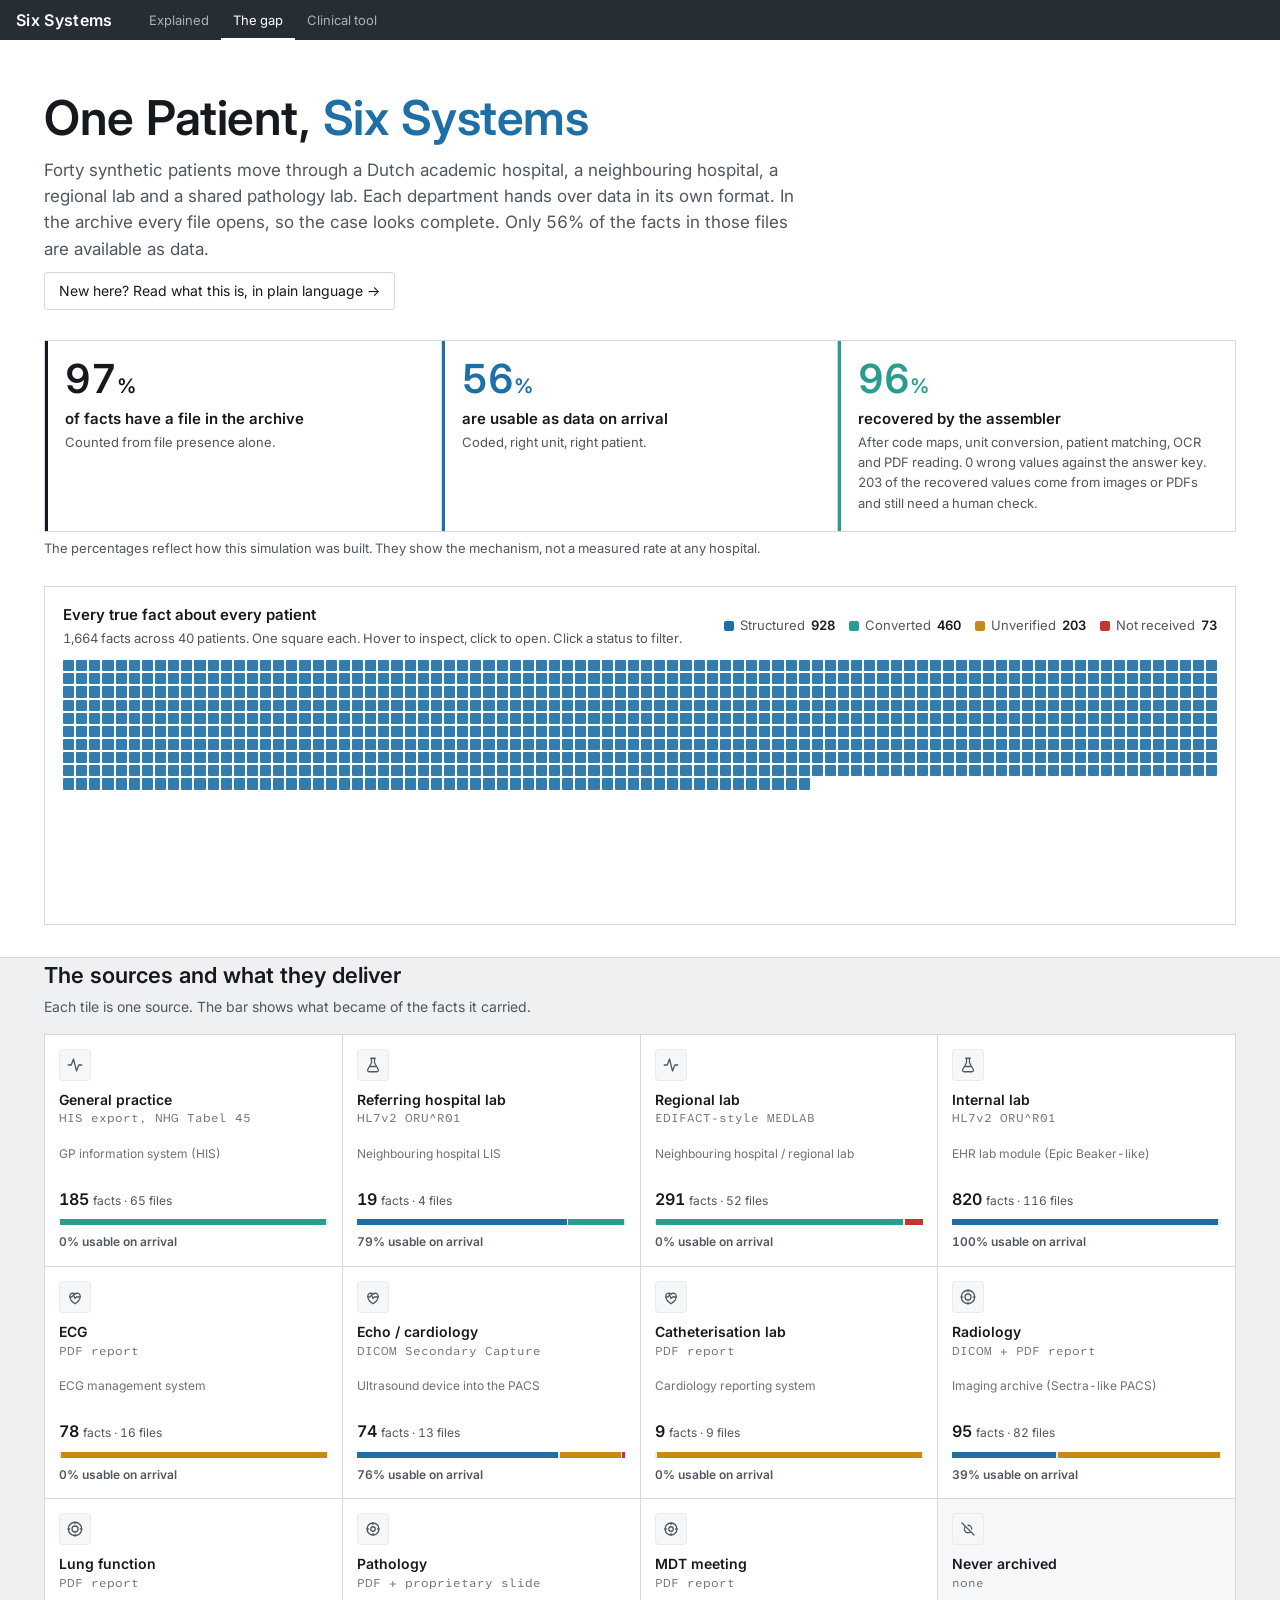
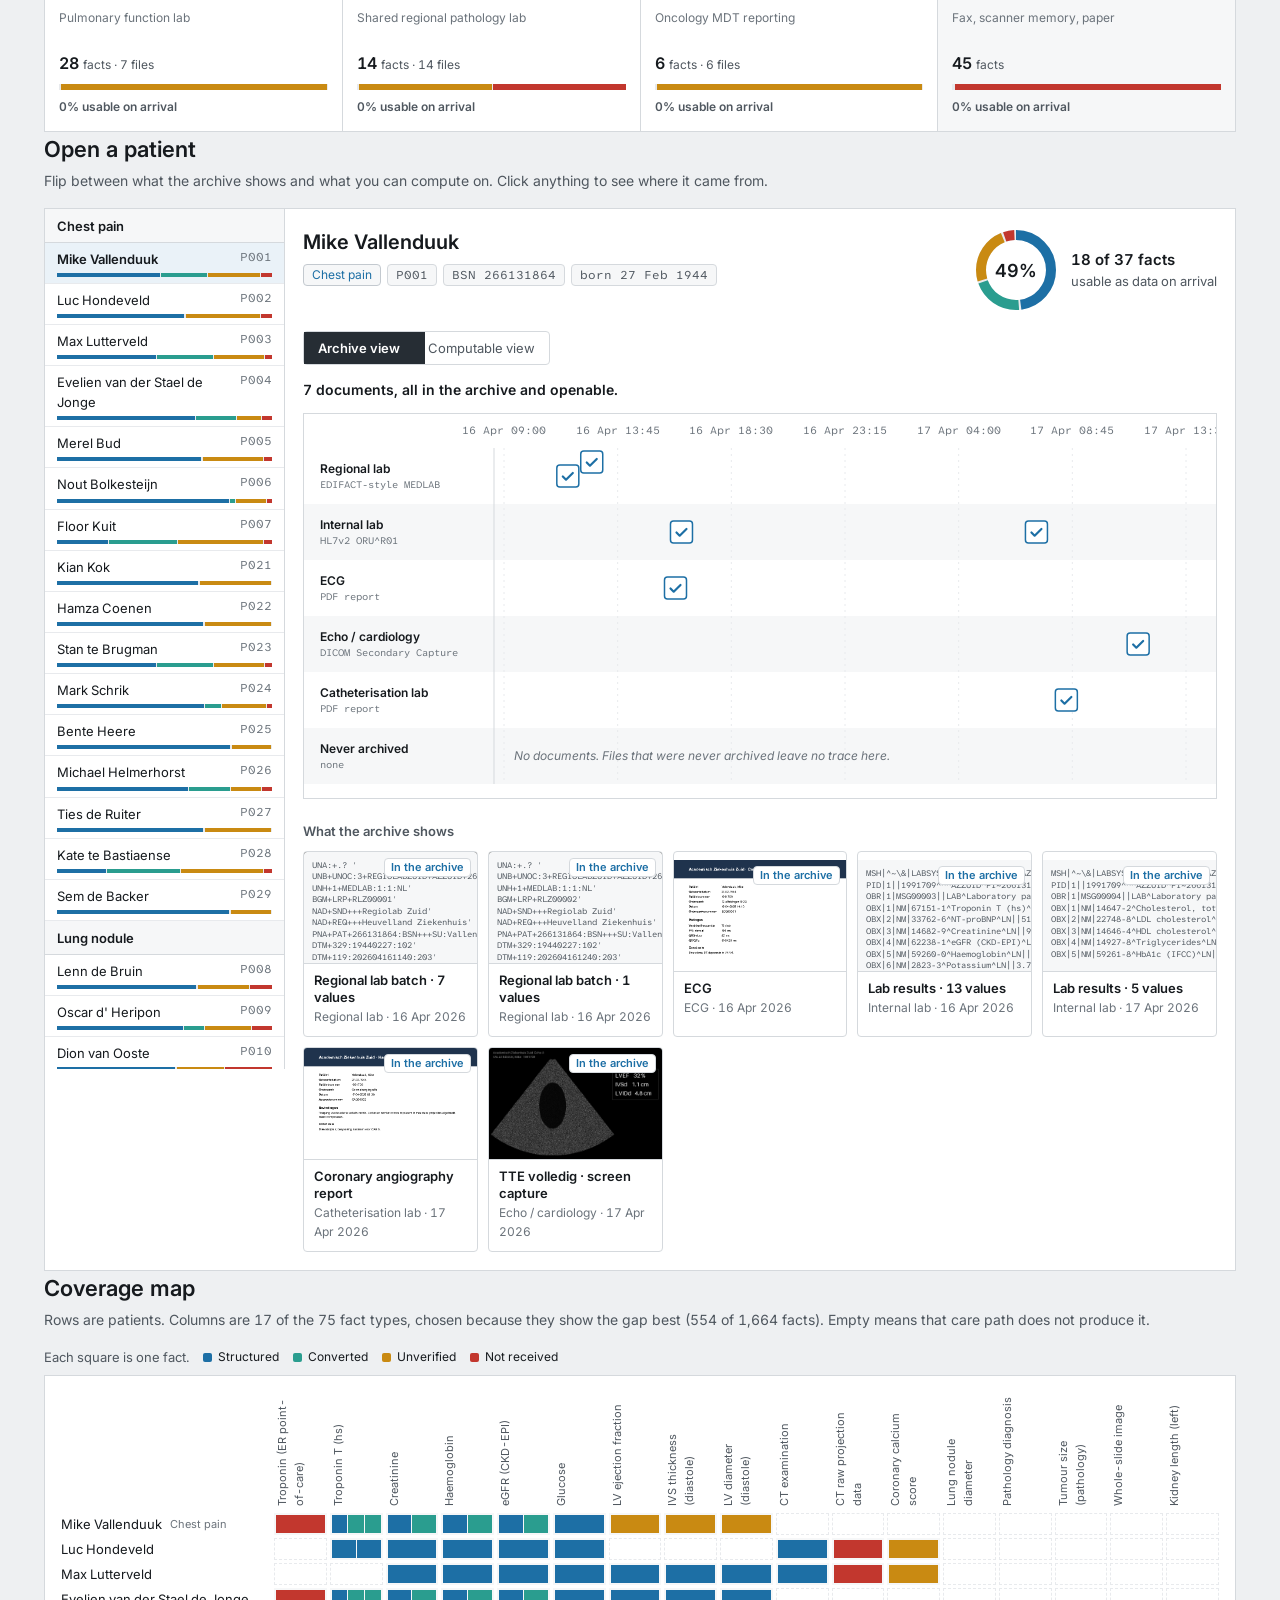
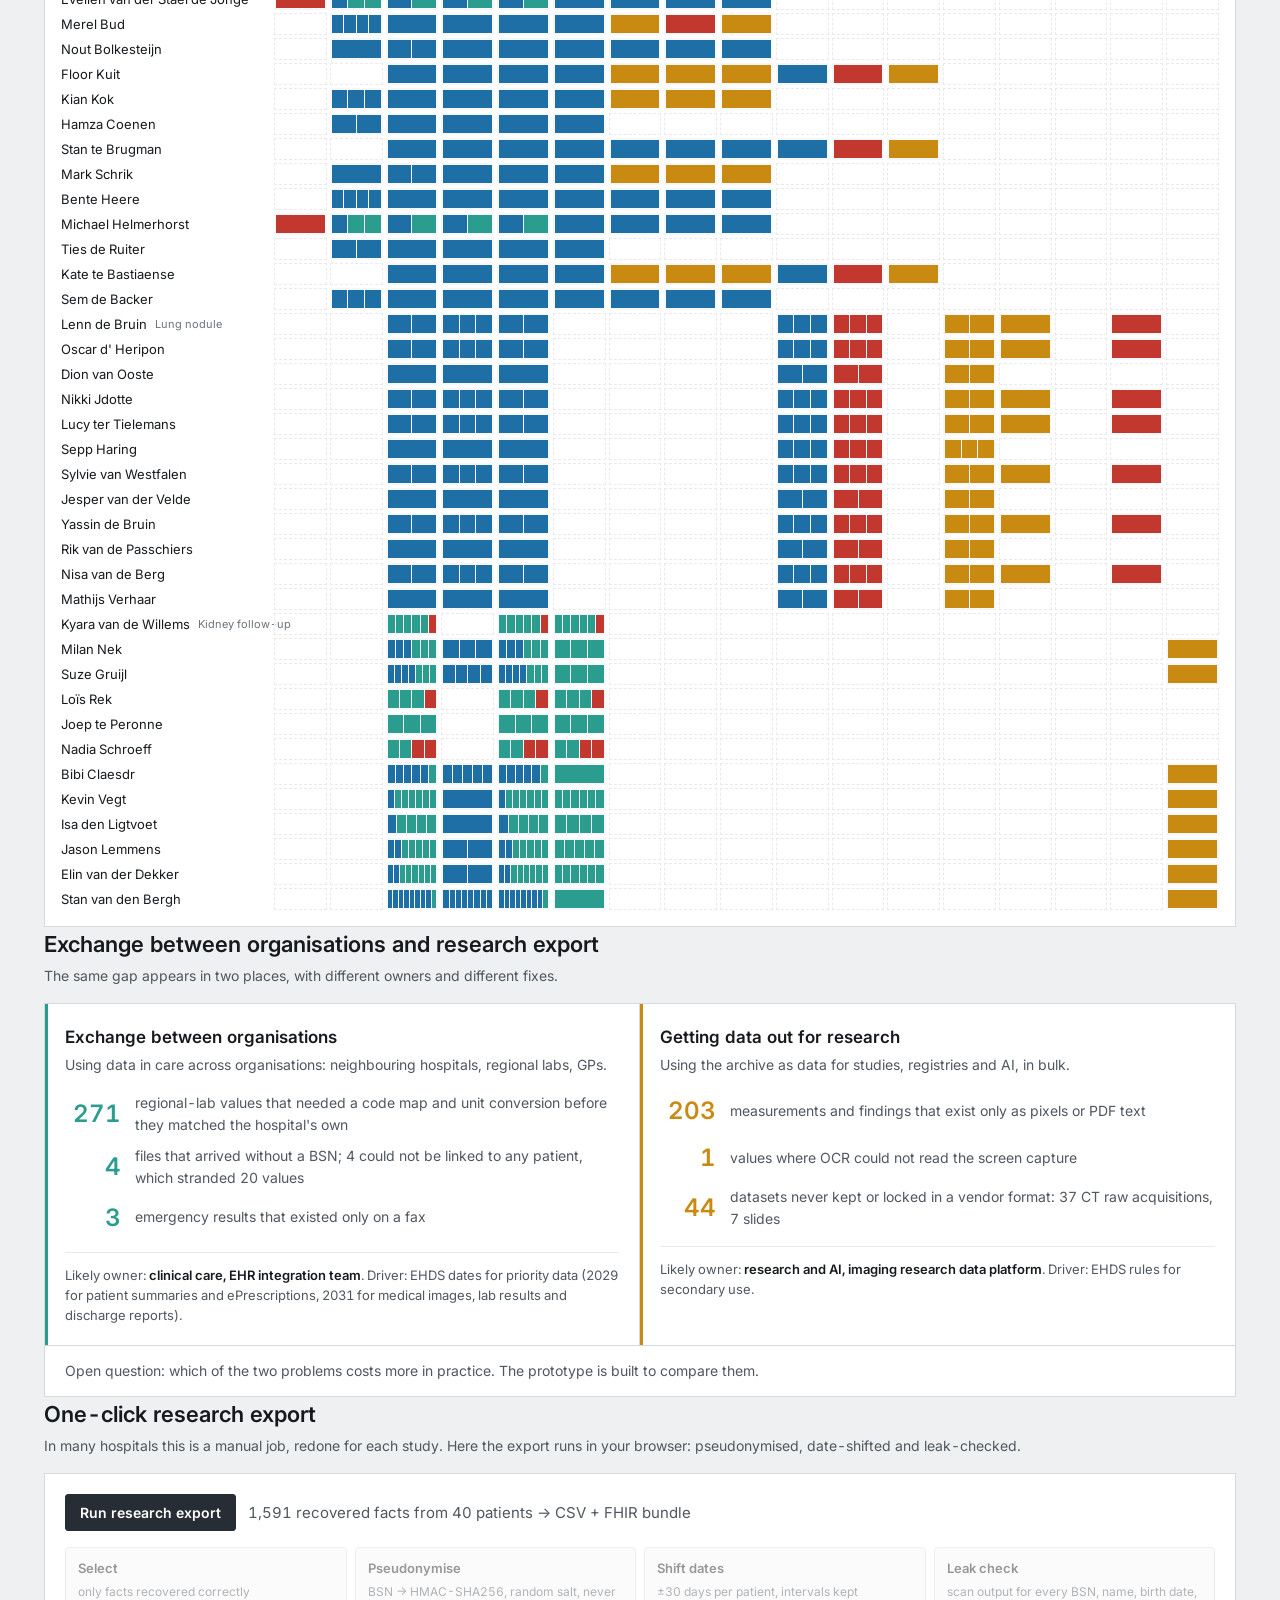
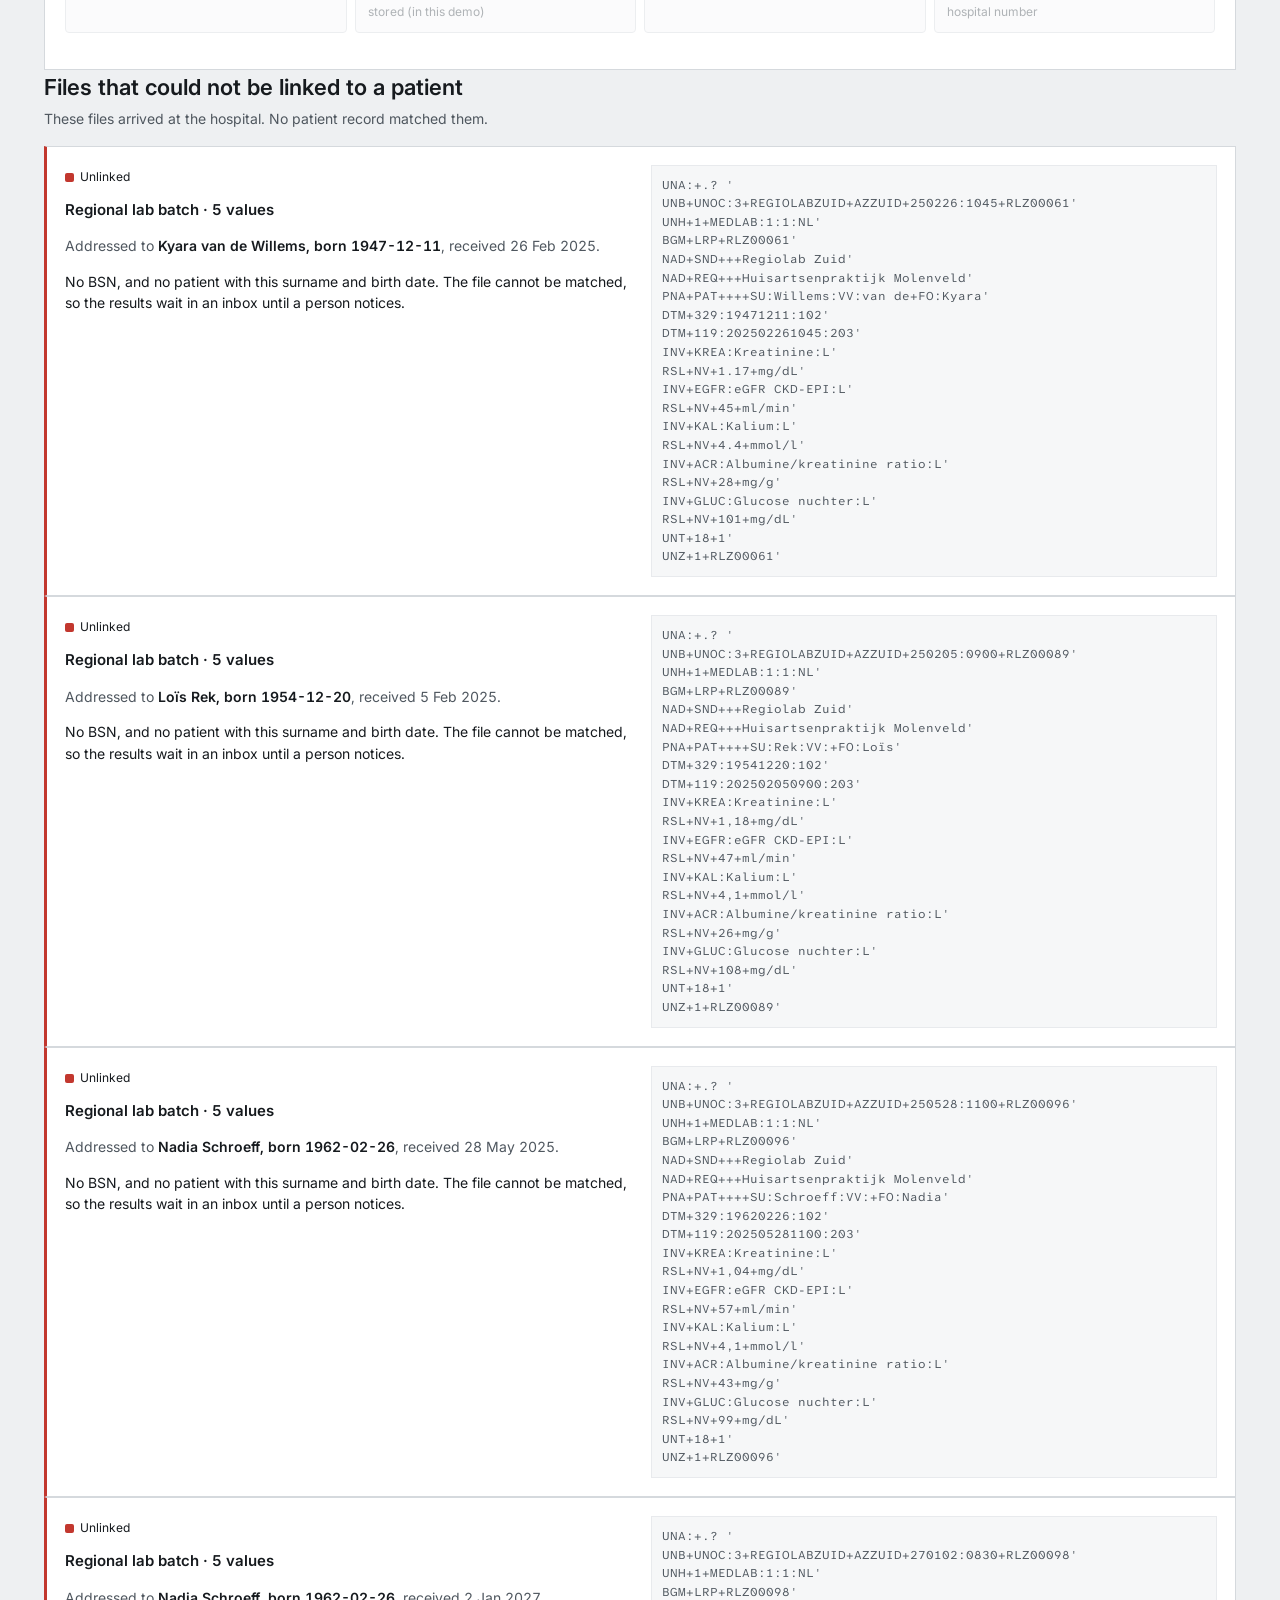
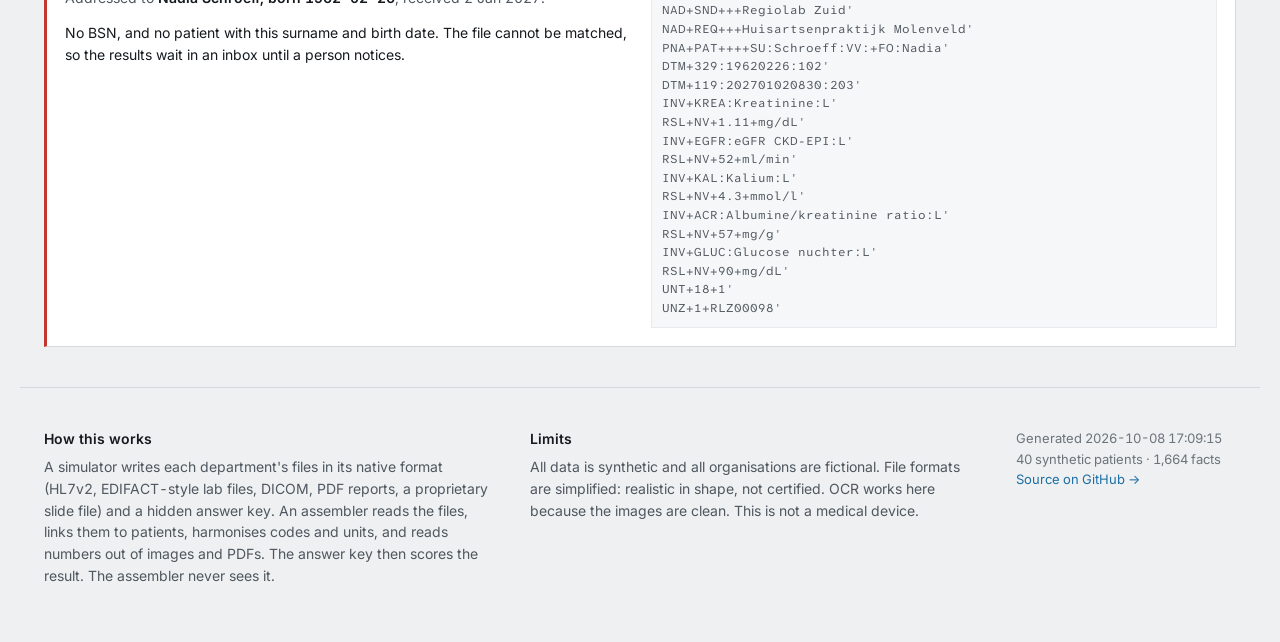
==== commit c9142480: "Explainer and gap: remove bloat and section numbers, feature cards, fix numbers and wording - Explai" ====
--- a/docs/index.html
+++ b/docs/index.html
@@ -4,7 +4,7 @@
 <meta charset="utf-8">
 <meta name="viewport" content="width=device-width, initial-scale=1">
 <title>One Patient, Six Systems</title>
-<meta name="description" content="Simulated hospital departments hand over data in their native formats. The archive shows 97% of the case; only about half of it is usable as data.">
+<meta name="description" content="Simulated hospital departments hand over data in their native formats. The archive holds 97% of the facts; only 56% are usable as data.">
 <link rel="preconnect" href="https://fonts.googleapis.com">
 <link rel="preconnect" href="https://fonts.gstatic.com" crossorigin>
 <link rel="stylesheet" href="https://fonts.googleapis.com/css2?family=Inter:wght@400;600&text=0123456789&display=swap">
@@ -14,7 +14,7 @@
 <body>
 
 <header id="top">
-  <a class="brand" href="index.html">DEMO</a>
+  <a class="brand" href="index.html">Six Systems</a>
   <nav>
     <a href="explained.html">Explained</a>
     <a class="on" href="index.html">The gap</a>
@@ -24,9 +24,8 @@
 
 <header class="hero">
   <div class="wrap">
-    <div class="eyebrow"><span class="pulse"></span>Synthetic data · health-data interoperability prototype</div>
     <h1>One Patient, <span class="grad">Six Systems</span></h1>
-    <p class="lede">Forty synthetic patients move through a Dutch academic hospital, a neighbouring hospital, a regional lab and a shared pathology lab. Every department hands over data in its own native format. On screen, the case looks complete. <strong>Underneath, much of it is not data.</strong></p>
+    <p class="lede">Forty synthetic patients move through a Dutch academic hospital, a neighbouring hospital, a regional lab and a shared pathology lab. Each department hands over data in its own format. In the archive every file opens, so the case looks complete. Only <span id="lede-pct">56</span>% of the facts in those files are available as data.</p>
 
     <p style="margin:-18px 0 30px"><a class="btn ghost" href="explained.html">New here? Read what this is, in plain language →</a></p>
 
@@ -49,22 +48,16 @@
 <main>
   <section class="wrap" id="systems-section">
     <div class="section-head">
-      <span class="num">01</span>
-      <div>
-        <h2>Six systems, six formats</h2>
-        <p class="muted">Each tile is one source. The bar shows what became of the facts it carried.</p>
-      </div>
+      <h2>The sources and what they deliver</h2>
+      <p class="muted">Each tile is one source. The bar shows what became of the facts it carried.</p>
     </div>
     <div class="systems" id="systems"></div>
   </section>
 
   <section class="wrap" id="explorer-section">
     <div class="section-head">
-      <span class="num">02</span>
-      <div>
-        <h2>Open a patient</h2>
-        <p class="muted">Flip between what the archive shows and what you can actually compute on. Click anything to see where it came from.</p>
-      </div>
+      <h2>Open a patient</h2>
+      <p class="muted">Flip between what the archive shows and what you can compute on. Click anything to see where it came from.</p>
     </div>
     <div class="explorer">
       <aside class="plist" id="plist"></aside>
@@ -74,44 +67,33 @@
 
   <section class="wrap" id="map-section">
     <div class="section-head">
-      <span class="num">03</span>
-      <div>
-        <h2>Coverage map</h2>
-        <p class="muted">Rows are patients, columns are the facts a care path produces. Empty means that care path never produces it.</p>
-      </div>
+      <h2>Coverage map</h2>
+      <p class="muted" id="map-sub"></p>
     </div>
+    <div class="map-legend" id="map-legend"></div>
     <div class="heat-wrap"><div class="heat" id="heat"></div></div>
   </section>
 
   <section class="wrap" id="halves-section">
     <div class="section-head">
-      <span class="num">04</span>
-      <div>
-        <h2>Two halves of one problem</h2>
-        <p class="muted">The same gap shows up in two places, with different owners and different fixes.</p>
-      </div>
+      <h2>Exchange between organisations and research export</h2>
+      <p class="muted">The same gap appears in two places, with different owners and different fixes.</p>
     </div>
     <div class="halves" id="halves"></div>
   </section>
 
   <section class="wrap" id="export-section">
     <div class="section-head">
-      <span class="num">05</span>
-      <div>
-        <h2>One-click research export</h2>
-        <p class="muted">Today this is a manual job, redone for every study. Here: pseudonymised, date-shifted, checked for leaks, in your browser.</p>
-      </div>
+      <h2>One-click research export</h2>
+      <p class="muted">In many hospitals this is a manual job, redone for each study. Here the export runs in your browser: pseudonymised, date-shifted and leak-checked.</p>
     </div>
     <div class="export" id="export"></div>
   </section>
 
   <section class="wrap" id="unlinked-section">
     <div class="section-head">
-      <span class="num">06</span>
-      <div>
-        <h2>The inbox nobody owns</h2>
-        <p class="muted">Files that arrived but could not be tied to any patient.</p>
-      </div>
+      <h2>Files that could not be linked to a patient</h2>
+      <p class="muted">These files arrived at the hospital. No patient record matched them.</p>
     </div>
     <div id="unlinked"></div>
   </section>
@@ -120,11 +102,11 @@
 <footer class="wrap foot">
   <div>
     <h4>How this works</h4>
-    <p>A simulator writes each department's files in its native format (HL7v2, EDIFACT-style lab files, DICOM CT, DICOM screen captures, PDF reports, a proprietary slide file) and a hidden answer key. An assembler reads the files, links them to patients, harmonises codes and units, reads numbers out of images and PDFs, and is then scored against the answer key it never saw.</p>
+    <p>A simulator writes each department's files in its native format (HL7v2, EDIFACT-style lab files, DICOM, PDF reports, a proprietary slide file) and a hidden answer key. An assembler reads the files, links them to patients, harmonises codes and units, and reads numbers out of images and PDFs. The answer key then scores the result. The assembler never sees it.</p>
   </div>
   <div>
-    <h4>Honest limits</h4>
-    <p>All data is synthetic; all organisations are fictional. File formats are simplified, realistic in shape, not certified. OCR succeeds this often only because we generated clean images. This shows the shape of the problem, not any hospital's real data flows. Not a medical device.</p>
+    <h4>Limits</h4>
+    <p>All data is synthetic and all organisations are fictional. File formats are simplified: realistic in shape, not certified. OCR works here because the images are clean. This is not a medical device.</p>
   </div>
   <div class="foot-meta" id="foot-meta"></div>
 </footer>
--- a/docs/style.css
+++ b/docs/style.css
@@ -1,6 +1,7 @@
 /* Same design language as docs/handover: one typeface (Atkinson Hyperlegible Next), white surfaces,
    hairlines, one accent. Colour marks status only. */
 :root {
+  color-scheme: light;
   --bg: #eef0f2;
   --bg2: #f6f7f8;
   --surface: #fff;
@@ -48,12 +49,9 @@
 
 /* ------------------------------------------------ hero */
 .hero { padding: 40px 0 32px; background: var(--surface); border-bottom: 1px solid var(--line); }
-.eyebrow { display: inline-flex; align-items: center; gap: 8px; font-size: 12px; font-weight: 600; letter-spacing: .06em; text-transform: uppercase; color: var(--dim); }
-.pulse { width: 8px; height: 8px; border-radius: 2px; background: var(--DATA); }
 h1 { font-size: clamp(32px, 4.4vw, 48px); line-height: 1.1; margin: 12px 0 12px; letter-spacing: -0.01em; }
 .grad { color: var(--accent); }
 .lede { max-width: 760px; font-size: 17px; color: var(--muted); margin: 0 0 28px; }
-.lede strong { color: var(--text); }
 
 .stats { display: grid; grid-template-columns: repeat(3, 1fr); gap: 0; margin-bottom: 20px; border: 1px solid var(--line); background: var(--surface); }
 .stat { padding: 18px 20px; position: relative; border-right: 1px solid var(--line); }
@@ -63,14 +61,14 @@
 .stat .big small { font-size: 20px; }
 .stat .cap { font-size: 15px; font-weight: 600; margin-top: 8px; }
 .stat .sub { font-size: 13px; color: var(--muted); margin-top: 2px; }
-.stat .vs { position: absolute; top: 16px; right: 16px; font-size: 11px; font-weight: 600; letter-spacing: .06em; text-transform: uppercase; color: var(--dim); }
 
 .waffle-card { background: var(--surface); border: 1px solid var(--line); padding: 16px 18px; }
 .waffle-head { display: flex; justify-content: space-between; gap: 16px; flex-wrap: wrap; margin-bottom: 12px; }
 .waffle-head h3 { font-size: 15px; }
 .waffle-head p { margin: 2px 0 0; font-size: 13px; }
 .legend { display: flex; gap: 14px; flex-wrap: wrap; align-items: center; }
-.lg { display: inline-flex; align-items: center; gap: 6px; font-size: 13px; color: var(--muted); }
+.lg { display: inline-flex; align-items: center; gap: 6px; font-size: 13px; color: var(--muted); background: none; border: 0; padding: 0; cursor: pointer; }
+.lg.on { font-weight: 600; text-decoration: underline; }
 .lg b { color: var(--text); }
 .sw { width: 10px; height: 10px; border-radius: 2px; background: var(--c); }
 .waffle { display: grid; grid-template-columns: repeat(auto-fill, minmax(11px, 1fr)); gap: 2px; }
@@ -81,26 +79,25 @@
 
 /* ------------------------------------------------ sections */
 main section { padding: 40px 24px 8px; }
-.section-head { display: flex; gap: 14px; align-items: baseline; margin-bottom: 16px; }
-.section-head .num { font: 600 13px var(--mono); color: var(--dim); }
+.section-head { margin-bottom: 16px; }
 .section-head h2 { font-size: 22px; }
-.section-head p { margin: 2px 0 0; font-size: 14px; }
+.section-head p { margin: 4px 0 0; font-size: 14px; }
 
 /* systems */
-.systems { display: grid; grid-template-columns: repeat(6, 1fr); gap: 0; border: 1px solid var(--line); background: var(--surface); }
-.sys { padding: 14px; display: flex; flex-direction: column; gap: 8px; border-right: 1px solid var(--line); }
-.sys:last-child { border-right: 0; }
+.systems { display: grid; grid-template-columns: repeat(4, 1fr); gap: 1px; background: var(--line); border: 1px solid var(--line); }
+.sys { padding: 14px; display: flex; flex-direction: column; gap: 8px; background: var(--surface); border: 0; }
 .sys.offline { background: var(--bg2); }
 .sys .ico { width: 32px; height: 32px; border-radius: var(--radius); display: grid; place-items: center; background: var(--bg2); border: 1px solid var(--hair); color: var(--muted); }
 .sys .ico svg { width: 18px; height: 18px; }
 .sys h4 { font-size: 14px; }
 .sys .fmt { font: 12px var(--mono); color: var(--dim); }
-.sys .who { font-size: 12px; color: var(--dim); min-height: 34px; }
+.sys .who { min-height: 3.2em; }
+.sys .sysname { font-size: 12px; color: var(--dim); min-height: 34px; }
 .sys .count { font-size: 12px; color: var(--muted); }
 .sys .count b { color: var(--text); font-size: 16px; margin-right: 4px; }
 .bar { display: flex; height: 6px; overflow: hidden; background: var(--hair); gap: 1px; }
 .bar span { background: var(--c); height: 100%; transition: width .8s ease; }
-.sys .verdict { font-size: 12px; font-weight: 600; color: var(--c); }
+.sys .verdict { font-size: 12px; font-weight: 600; color: var(--muted); }
 
 /* explorer */
 .explorer { display: grid; grid-template-columns: 240px 1fr; gap: 0; align-items: start; border: 1px solid var(--line); background: var(--surface); }
@@ -144,6 +141,9 @@
 .mk:hover { transform: scale(1.3); }
 
 .panel-title { font-size: 13px; font-weight: 600; color: var(--muted); margin: 22px 0 10px; }
+.panel-title.sq { color: var(--text); display: flex; align-items: center; gap: 6px; }
+.panel-title.sq::before { content: ""; width: 10px; height: 10px; border-radius: 2px; background: var(--c); }
+.tl-hint { display: none; font-size: 12px; margin: 6px 0 0; }
 .docs { display: grid; grid-template-columns: repeat(auto-fill, minmax(170px, 1fr)); gap: 10px; }
 .doc { background: var(--surface); border: 1px solid var(--line); border-radius: var(--radius); overflow: hidden; cursor: pointer; text-align: left; padding: 0; }
 .doc:hover { border-color: var(--accent); }
@@ -170,6 +170,7 @@
 .st::before { content: ""; width: 9px; height: 9px; border-radius: 2px; background: var(--c); flex: none; }
 
 /* heatmap */
+.map-legend { font-size: 13px; color: var(--muted); margin: 0 0 8px; display: flex; flex-wrap: wrap; gap: 4px 14px; align-items: center; }
 .heat-wrap { overflow-x: auto; background: var(--surface); border: 1px solid var(--line); padding: 16px; }
 .heat { display: grid; gap: 3px; min-width: 900px; }
 .heat .hc { font-size: 11px; color: var(--muted); writing-mode: vertical-rl; transform: rotate(180deg); text-align: left; padding: 4px 0; height: 118px; }
@@ -194,8 +195,7 @@
 .half .row span { font-size: 14px; color: var(--muted); }
 .half .owner { margin-top: 16px; padding-top: 12px; border-top: 1px solid var(--hair); font-size: 13px; color: var(--muted); }
 .half .owner b { color: var(--text); }
-.ask { margin-top: 0; text-align: center; font-size: 18px; font-weight: 600; padding: 20px; border-top: 1px solid var(--line); background: var(--bg2); }
-.ask span { color: var(--muted); display: block; font-size: 14px; font-weight: 400; margin-top: 4px; }
+.halves .open-q { grid-column: 1 / -1; margin: 0; padding: 14px 20px; border-top: 1px solid var(--line); font-size: 14px; color: var(--muted); }
 
 /* export */
 .export { background: var(--surface); border: 1px solid var(--line); padding: 20px; }
@@ -263,7 +263,6 @@
 
 @media (max-width: 1100px) {
   .systems { grid-template-columns: repeat(3, 1fr); }
-  .sys { border-bottom: 1px solid var(--line); }
 }
 @media (max-width: 860px) {
   .stats, .halves, .unl, .foot { grid-template-columns: 1fr; }
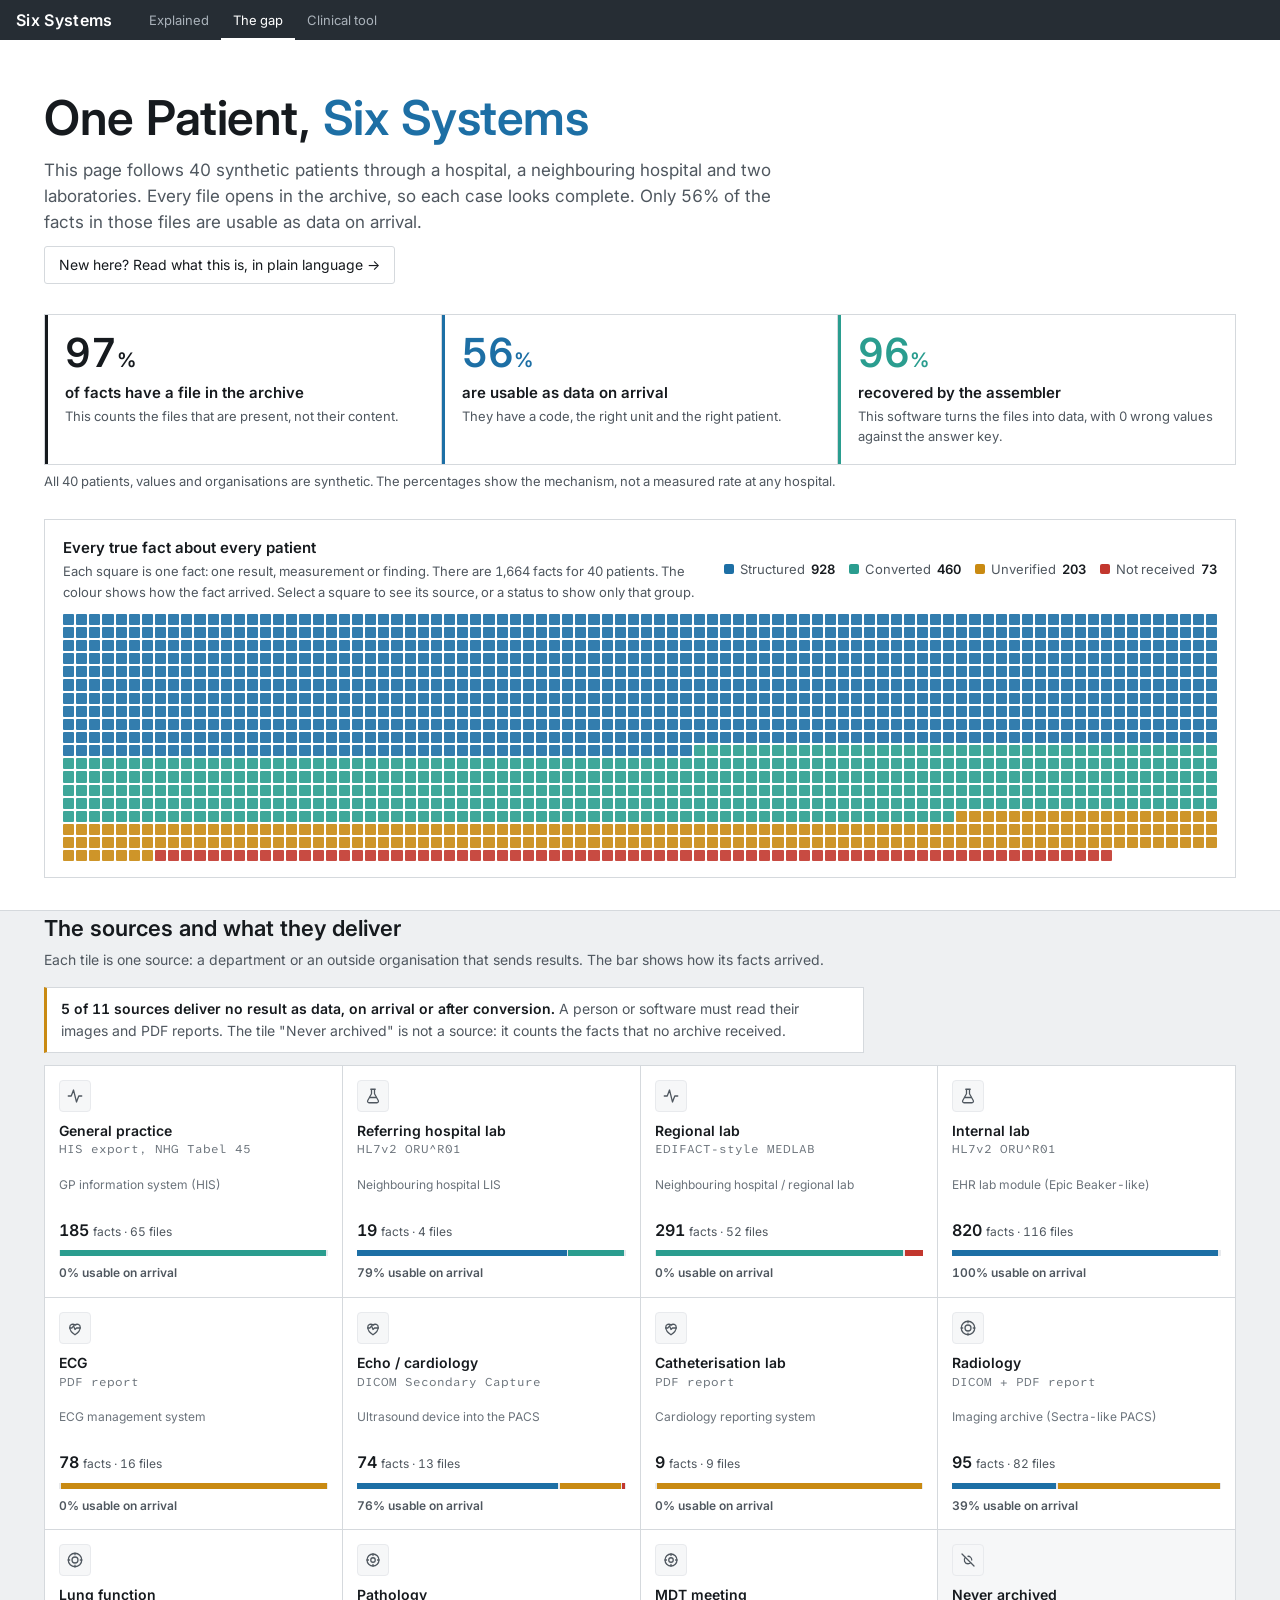
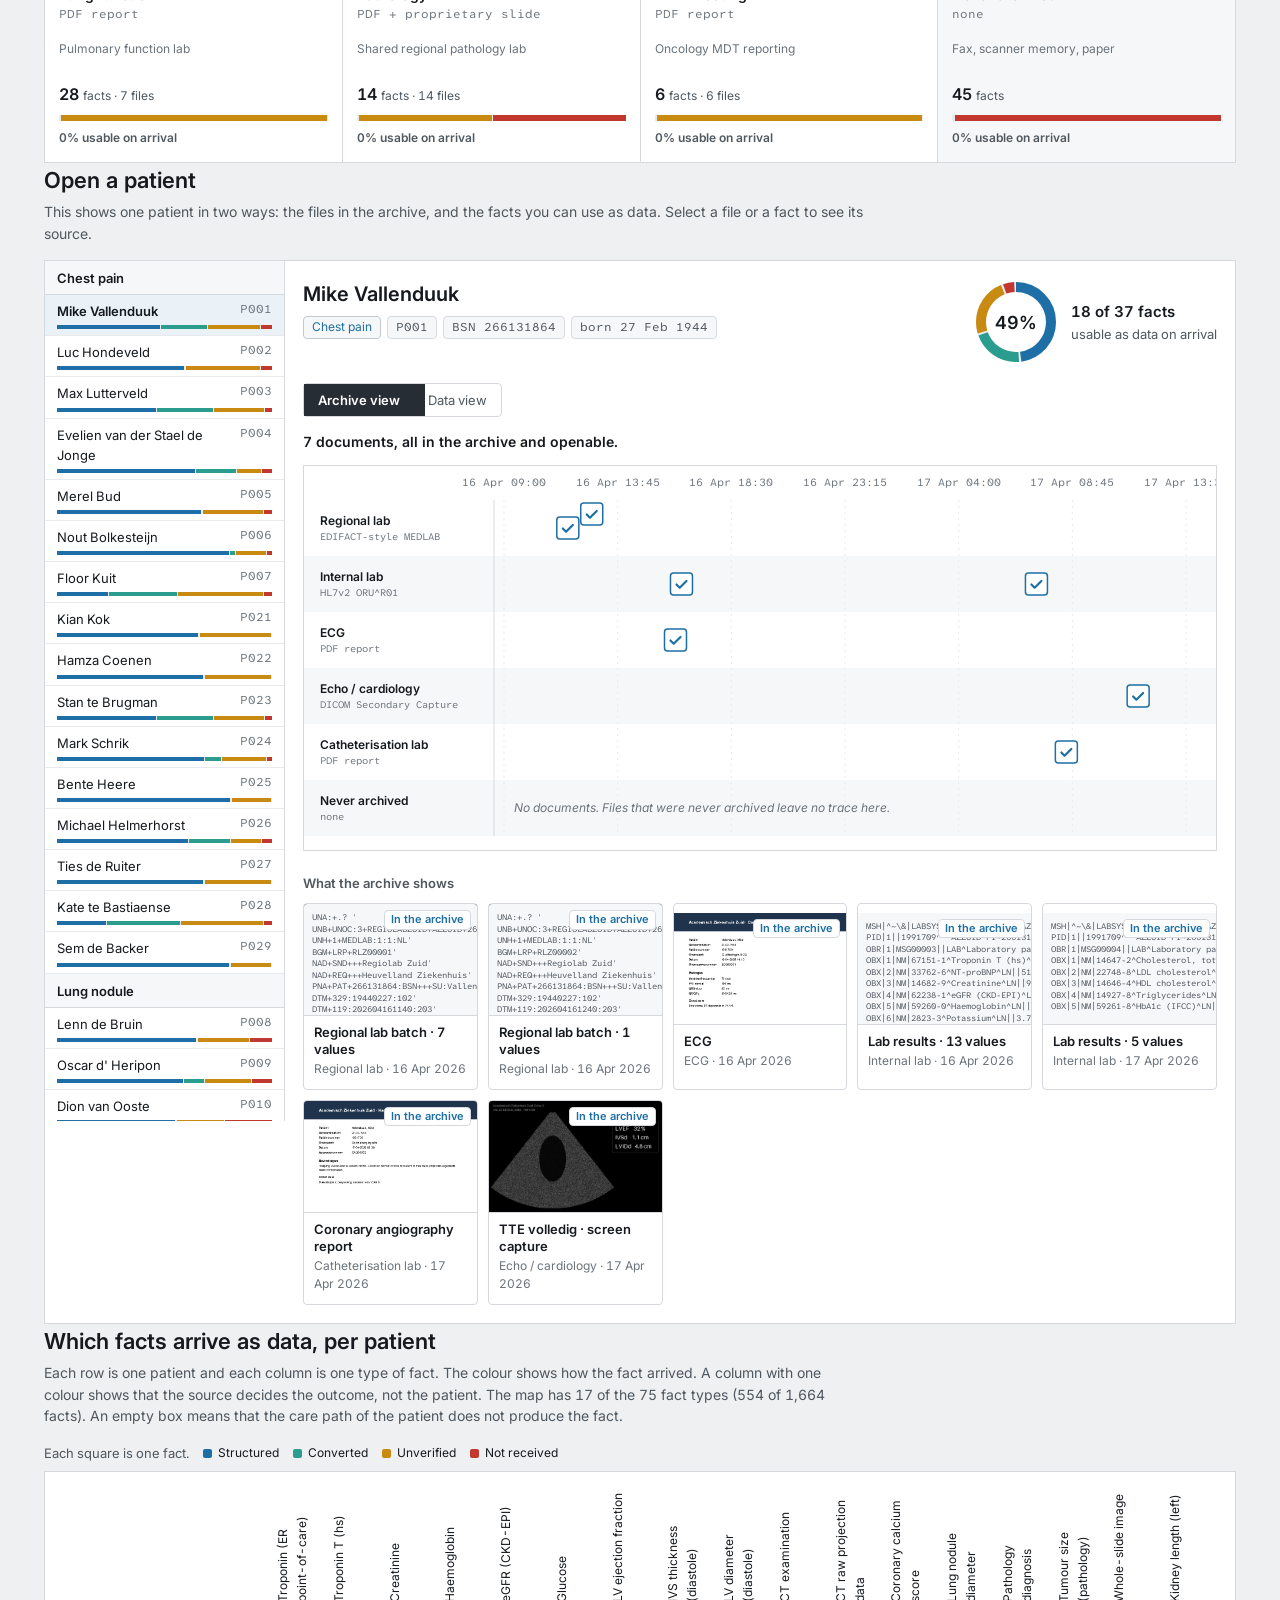
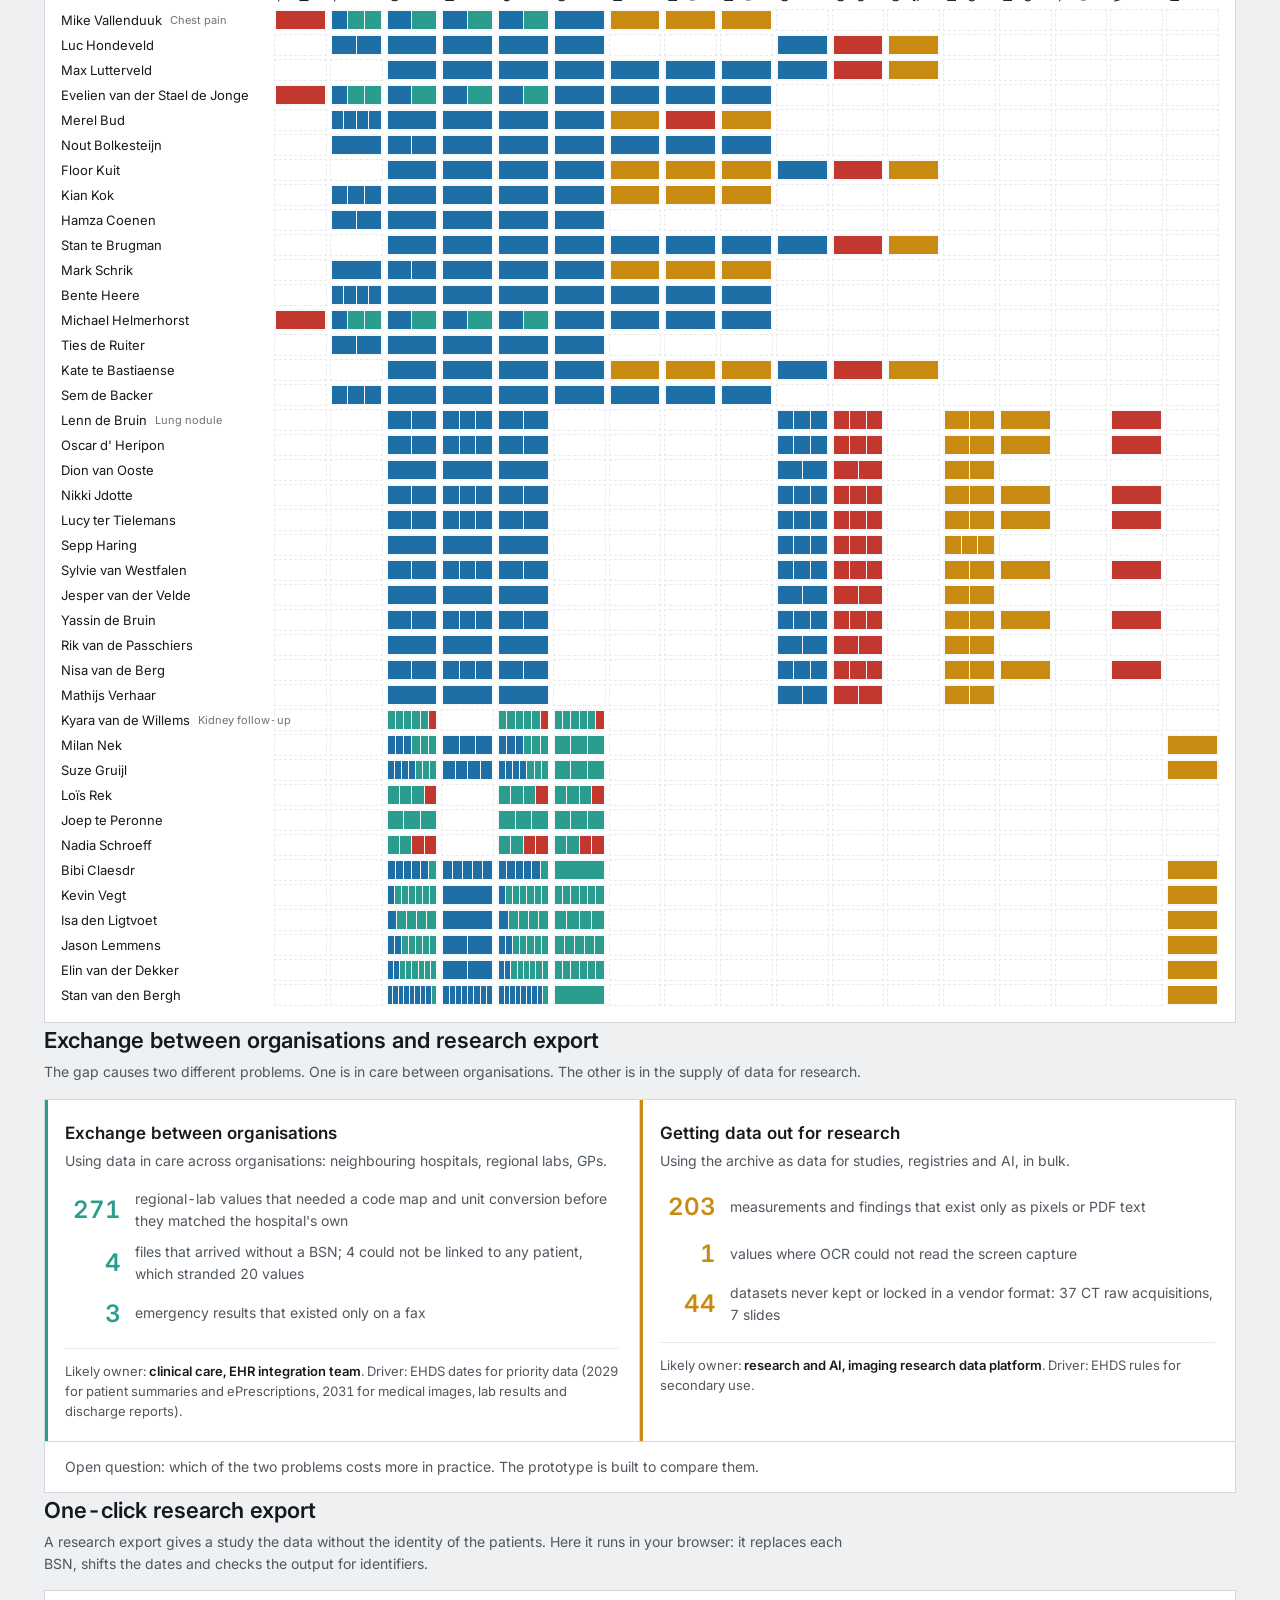
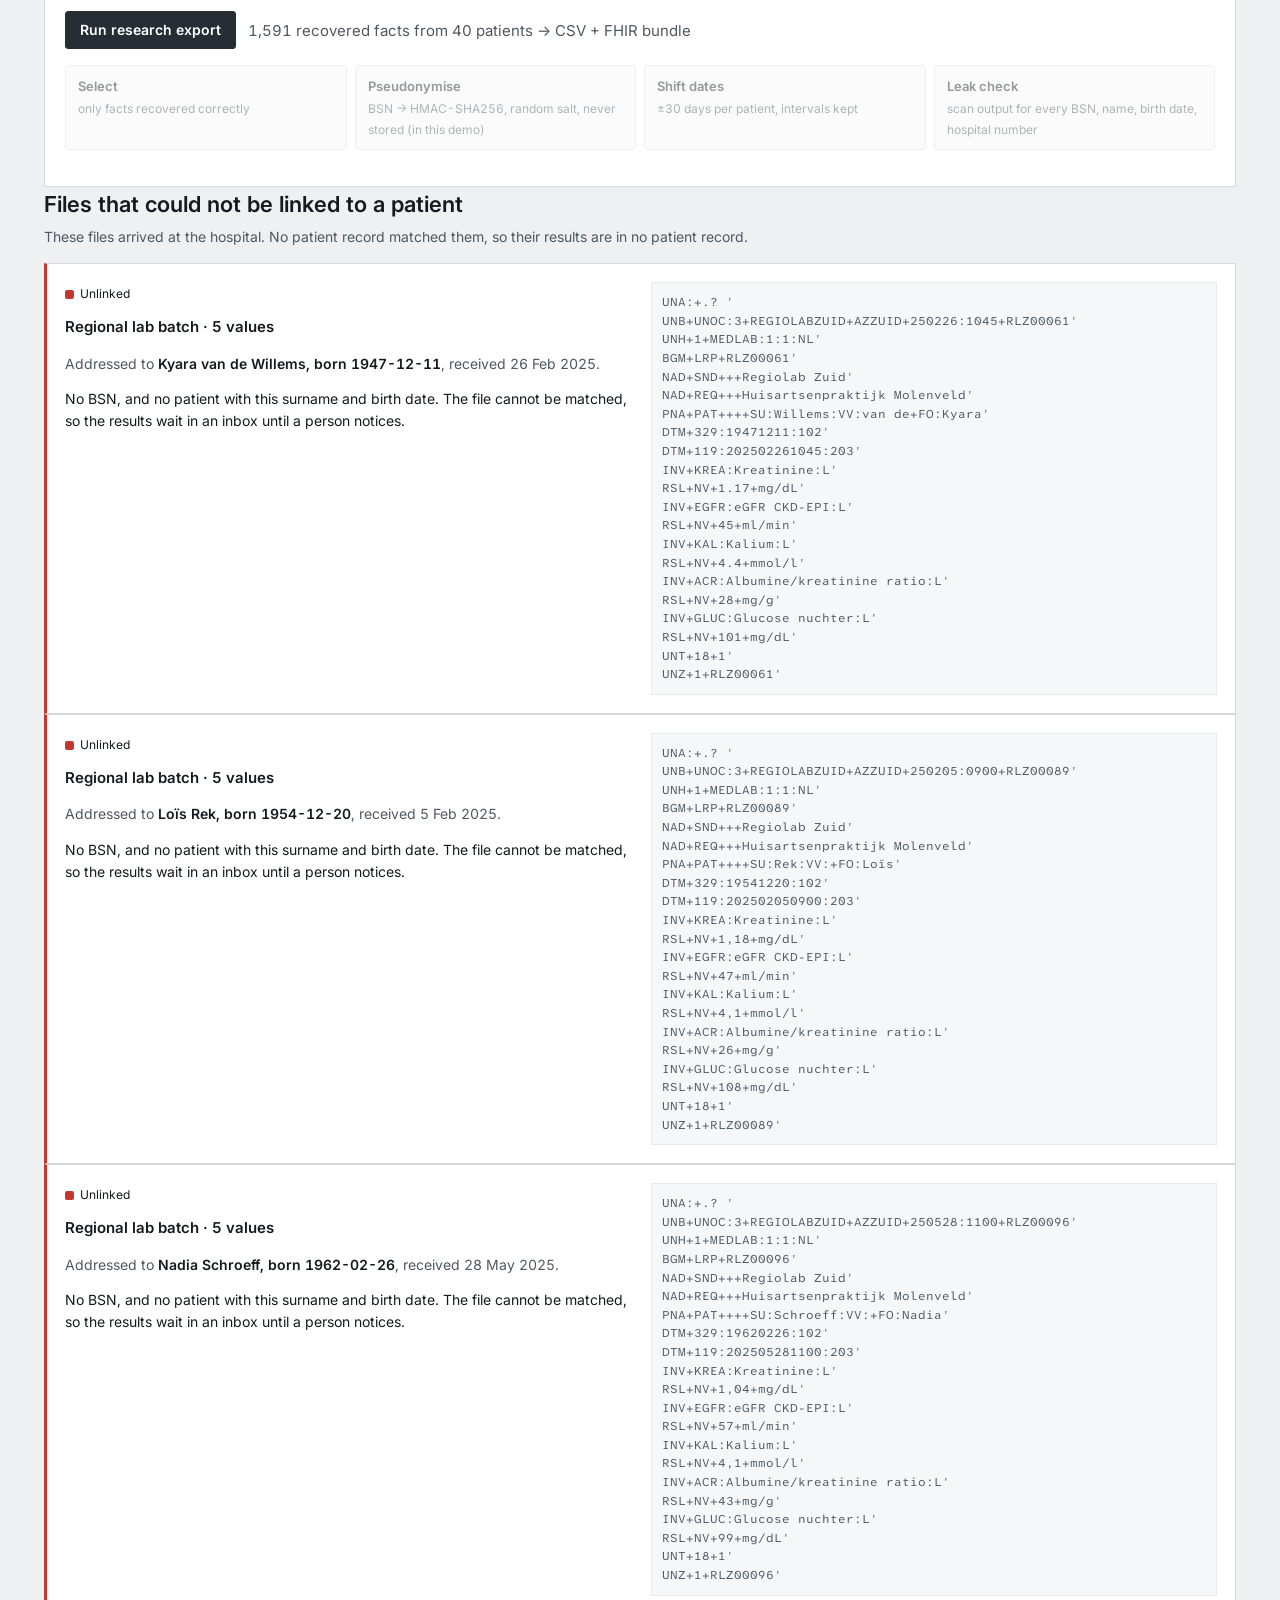
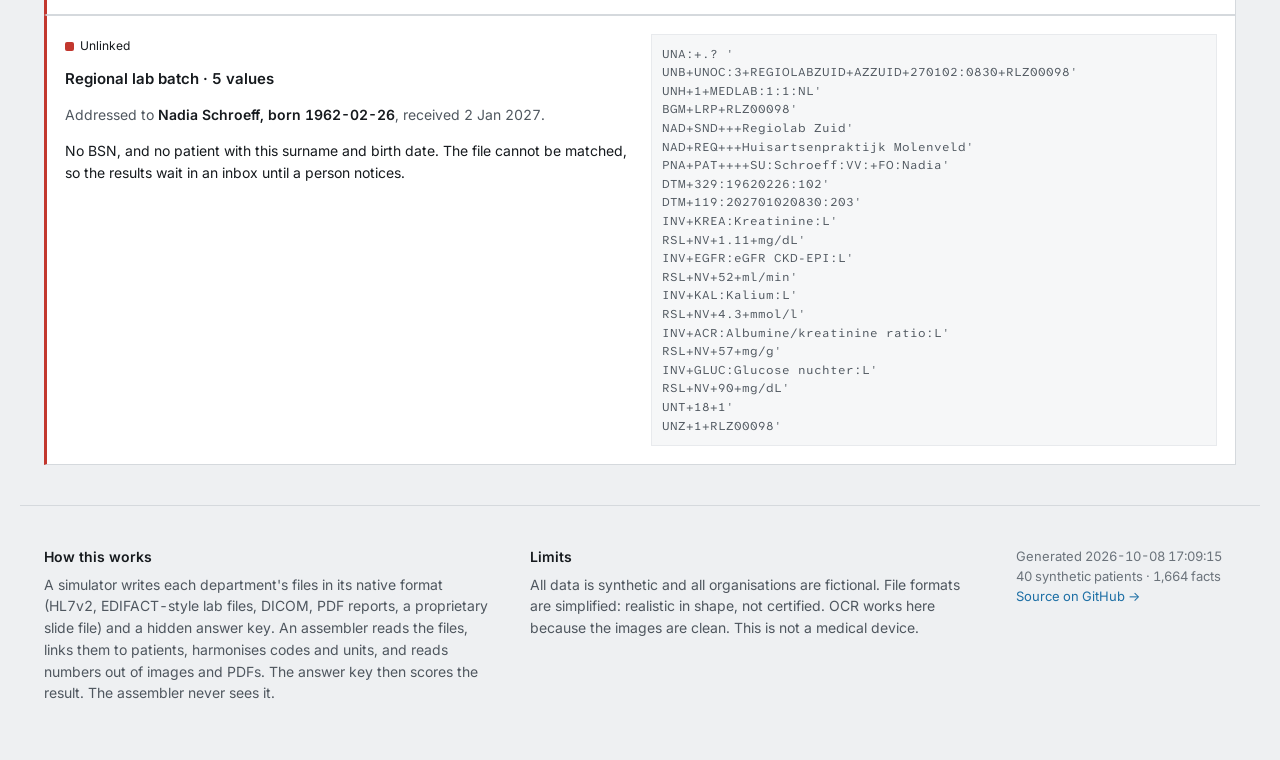
==== commit c2d49394: "The gap: plain copy, summary line for sources, faster waffle reveal Hero: the lede has three short s" ====
--- a/docs/index.html
+++ b/docs/index.html
@@ -25,12 +25,12 @@
 <header class="hero">
   <div class="wrap">
     <h1>One Patient, <span class="grad">Six Systems</span></h1>
-    <p class="lede">Forty synthetic patients move through a Dutch academic hospital, a neighbouring hospital, a regional lab and a shared pathology lab. Each department hands over data in its own format. In the archive every file opens, so the case looks complete. Only <span id="lede-pct">56</span>% of the facts in those files are available as data.</p>
+    <p class="lede">This page follows <span id="lede-n"></span> synthetic patients through a hospital, a neighbouring hospital and two laboratories. Every file opens in the archive, so each case looks complete. Only <span id="lede-pct"></span>% of the facts in those files are usable as data on arrival.</p>
 
     <p style="margin:-18px 0 30px"><a class="btn ghost" href="explained.html">New here? Read what this is, in plain language →</a></p>
 
     <div class="stats" id="stats"></div>
-    <p class="muted" style="margin:-14px 0 28px;font-size:13px">The percentages reflect how this simulation was built. They show the mechanism, not a measured rate at any hospital.</p>
+    <p class="muted hero-note">All <span id="note-n"></span> patients, values and organisations are synthetic. The percentages show the mechanism, not a measured rate at any hospital.</p>
 
     <div class="waffle-card">
       <div class="waffle-head">
@@ -49,15 +49,16 @@
   <section class="wrap" id="systems-section">
     <div class="section-head">
       <h2>The sources and what they deliver</h2>
-      <p class="muted">Each tile is one source. The bar shows what became of the facts it carried.</p>
+      <p class="muted">Each tile is one source: a department or an outside organisation that sends results. The bar shows how its facts arrived.</p>
     </div>
+    <p class="sys-sum" id="sys-sum"></p>
     <div class="systems" id="systems"></div>
   </section>
 
   <section class="wrap" id="explorer-section">
     <div class="section-head">
       <h2>Open a patient</h2>
-      <p class="muted">Flip between what the archive shows and what you can compute on. Click anything to see where it came from.</p>
+      <p class="muted">This shows one patient in two ways: the files in the archive, and the facts you can use as data. Select a file or a fact to see its source.</p>
     </div>
     <div class="explorer">
       <aside class="plist" id="plist"></aside>
@@ -67,7 +68,7 @@
 
   <section class="wrap" id="map-section">
     <div class="section-head">
-      <h2>Coverage map</h2>
+      <h2>Which facts arrive as data, per patient</h2>
       <p class="muted" id="map-sub"></p>
     </div>
     <div class="map-legend" id="map-legend"></div>
@@ -77,7 +78,7 @@
   <section class="wrap" id="halves-section">
     <div class="section-head">
       <h2>Exchange between organisations and research export</h2>
-      <p class="muted">The same gap appears in two places, with different owners and different fixes.</p>
+      <p class="muted">The gap causes two different problems. One is in care between organisations. The other is in the supply of data for research.</p>
     </div>
     <div class="halves" id="halves"></div>
   </section>
@@ -85,7 +86,7 @@
   <section class="wrap" id="export-section">
     <div class="section-head">
       <h2>One-click research export</h2>
-      <p class="muted">In many hospitals this is a manual job, redone for each study. Here the export runs in your browser: pseudonymised, date-shifted and leak-checked.</p>
+      <p class="muted">A research export gives a study the data without the identity of the patients. Here it runs in your browser: it replaces each BSN, shifts the dates and checks the output for identifiers.</p>
     </div>
     <div class="export" id="export"></div>
   </section>
@@ -93,7 +94,7 @@
   <section class="wrap" id="unlinked-section">
     <div class="section-head">
       <h2>Files that could not be linked to a patient</h2>
-      <p class="muted">These files arrived at the hospital. No patient record matched them.</p>
+      <p class="muted">These files arrived at the hospital. No patient record matched them, so their results are in no patient record.</p>
     </div>
     <div id="unlinked"></div>
   </section>
--- a/docs/style.css
+++ b/docs/style.css
@@ -62,10 +62,12 @@
 .stat .cap { font-size: 15px; font-weight: 600; margin-top: 8px; }
 .stat .sub { font-size: 13px; color: var(--muted); margin-top: 2px; }
 
+.hero-note { margin: -14px 0 28px; font-size: 13px; }
+
 .waffle-card { background: var(--surface); border: 1px solid var(--line); padding: 16px 18px; }
 .waffle-head { display: flex; justify-content: space-between; gap: 16px; flex-wrap: wrap; margin-bottom: 12px; }
 .waffle-head h3 { font-size: 15px; }
-.waffle-head p { margin: 2px 0 0; font-size: 13px; }
+.waffle-head p { margin: 2px 0 0; font-size: 13px; max-width: 640px; }
 .legend { display: flex; gap: 14px; flex-wrap: wrap; align-items: center; }
 .lg { display: inline-flex; align-items: center; gap: 6px; font-size: 13px; color: var(--muted); background: none; border: 0; padding: 0; cursor: pointer; }
 .lg.on { font-weight: 600; text-decoration: underline; }
@@ -81,9 +83,11 @@
 main section { padding: 40px 24px 8px; }
 .section-head { margin-bottom: 16px; }
 .section-head h2 { font-size: 22px; }
-.section-head p { margin: 4px 0 0; font-size: 14px; }
+.section-head p { margin: 4px 0 0; font-size: 14px; max-width: 820px; }
 
 /* systems */
+.sys-sum { margin: 0 0 12px; padding: 10px 14px; max-width: 820px; background: var(--surface); border: 1px solid var(--line); border-left: 3px solid var(--PICTURE); font-size: 14px; color: var(--muted); }
+.sys-sum b { color: var(--text); }
 .systems { display: grid; grid-template-columns: repeat(4, 1fr); gap: 1px; background: var(--line); border: 1px solid var(--line); }
 .sys { padding: 14px; display: flex; flex-direction: column; gap: 8px; background: var(--surface); border: 0; }
 .sys.offline { background: var(--bg2); }
@@ -173,7 +177,7 @@
 .map-legend { font-size: 13px; color: var(--muted); margin: 0 0 8px; display: flex; flex-wrap: wrap; gap: 4px 14px; align-items: center; }
 .heat-wrap { overflow-x: auto; background: var(--surface); border: 1px solid var(--line); padding: 16px; }
 .heat { display: grid; gap: 3px; min-width: 900px; }
-.heat .hc { font-size: 11px; color: var(--muted); writing-mode: vertical-rl; transform: rotate(180deg); text-align: left; padding: 4px 0; height: 118px; }
+.heat .hc { font-size: 12px; color: var(--text); writing-mode: vertical-rl; transform: rotate(180deg); text-align: left; padding: 4px 0; height: 118px; }
 .heat .hr { font-size: 13px; white-space: nowrap; padding-right: 10px; display: flex; align-items: center; gap: 8px; cursor: pointer; }
 .heat .hr:hover { color: var(--accent); }
 .heat .hr i { font-style: normal; font-size: 11px; color: var(--dim); }
